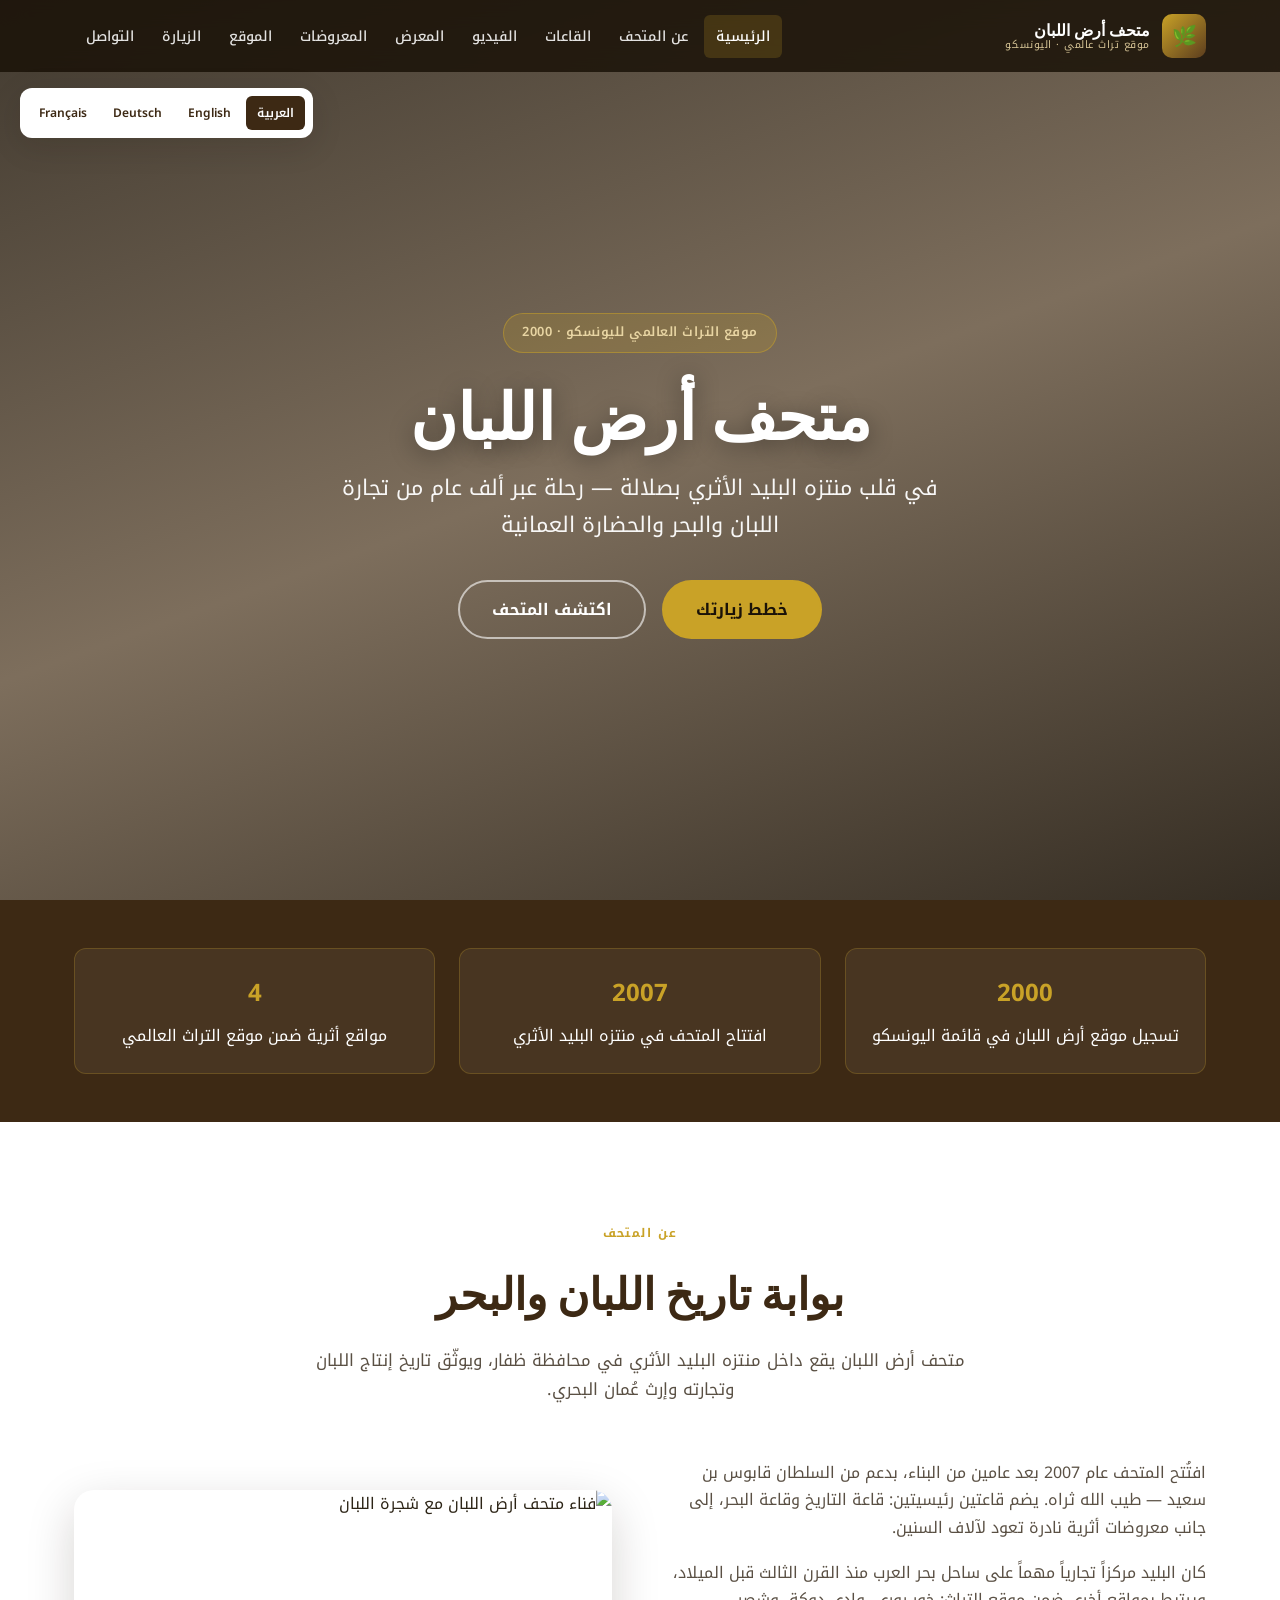
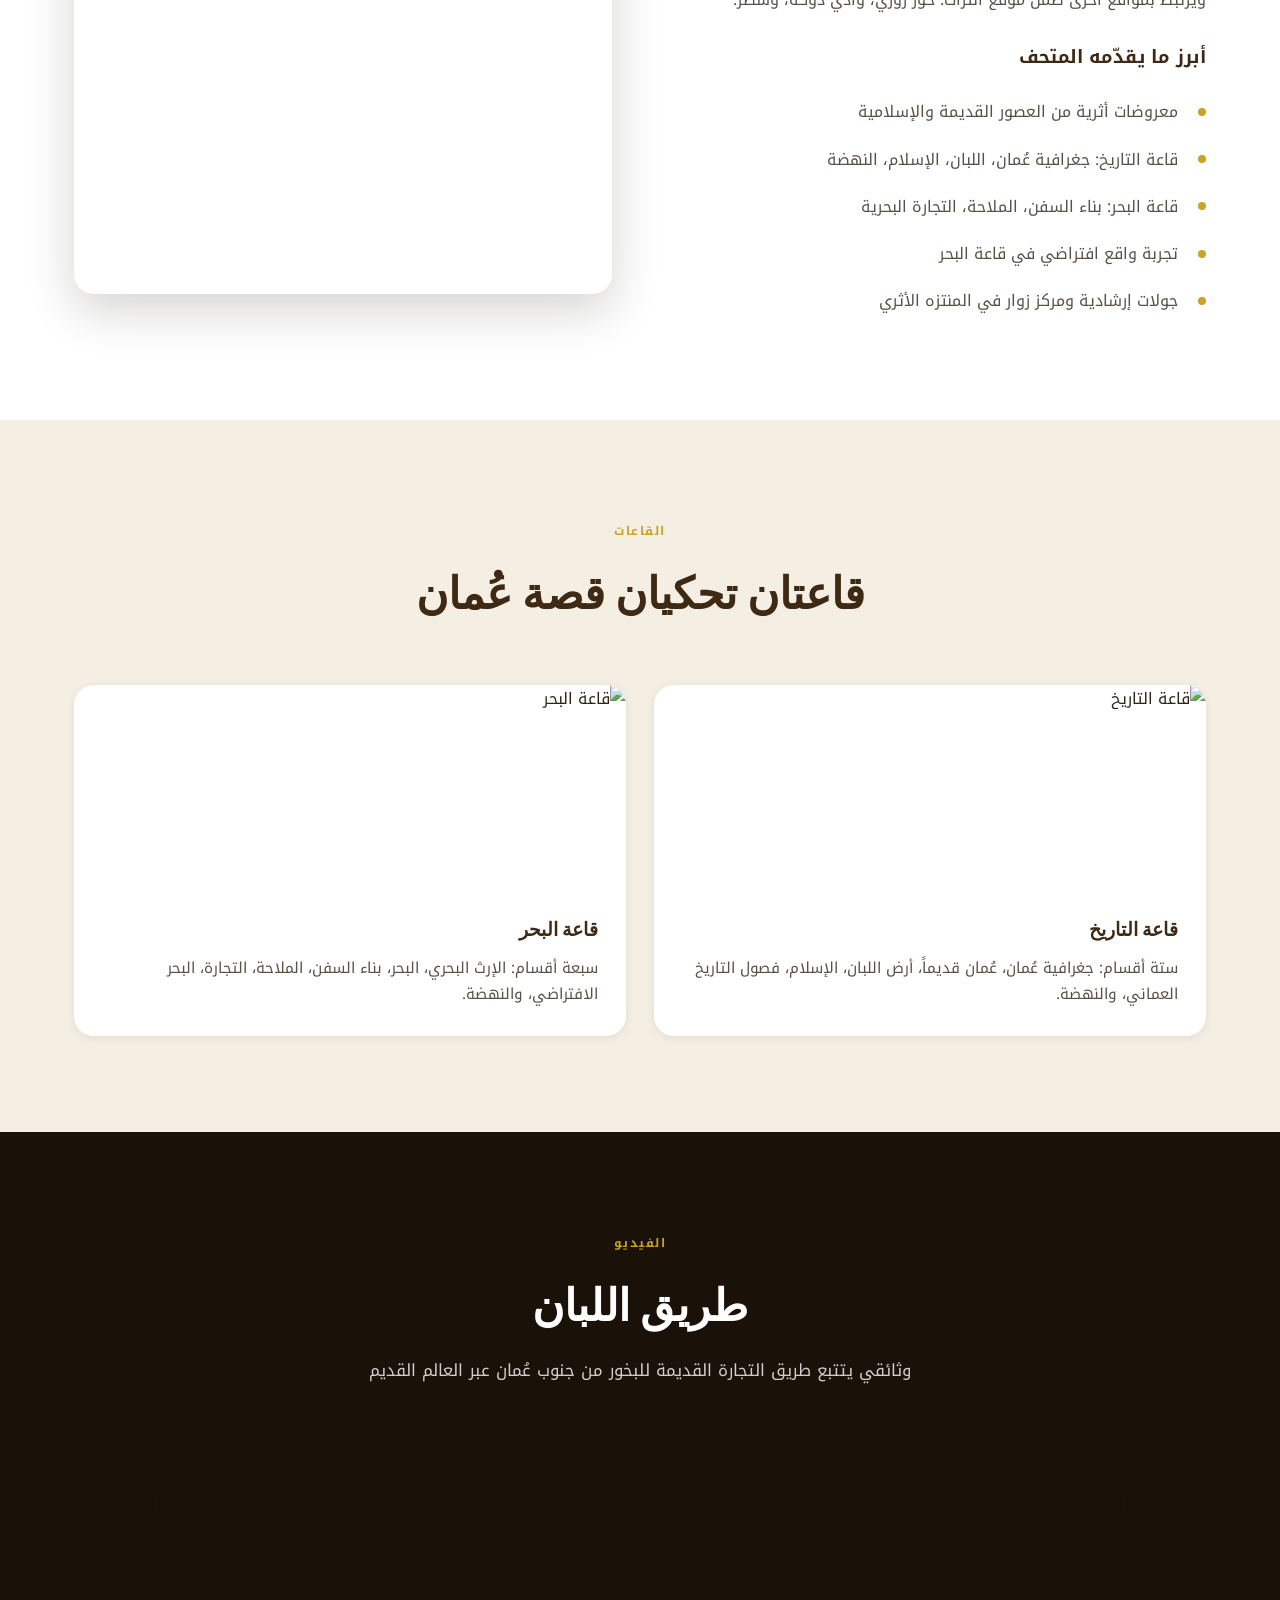
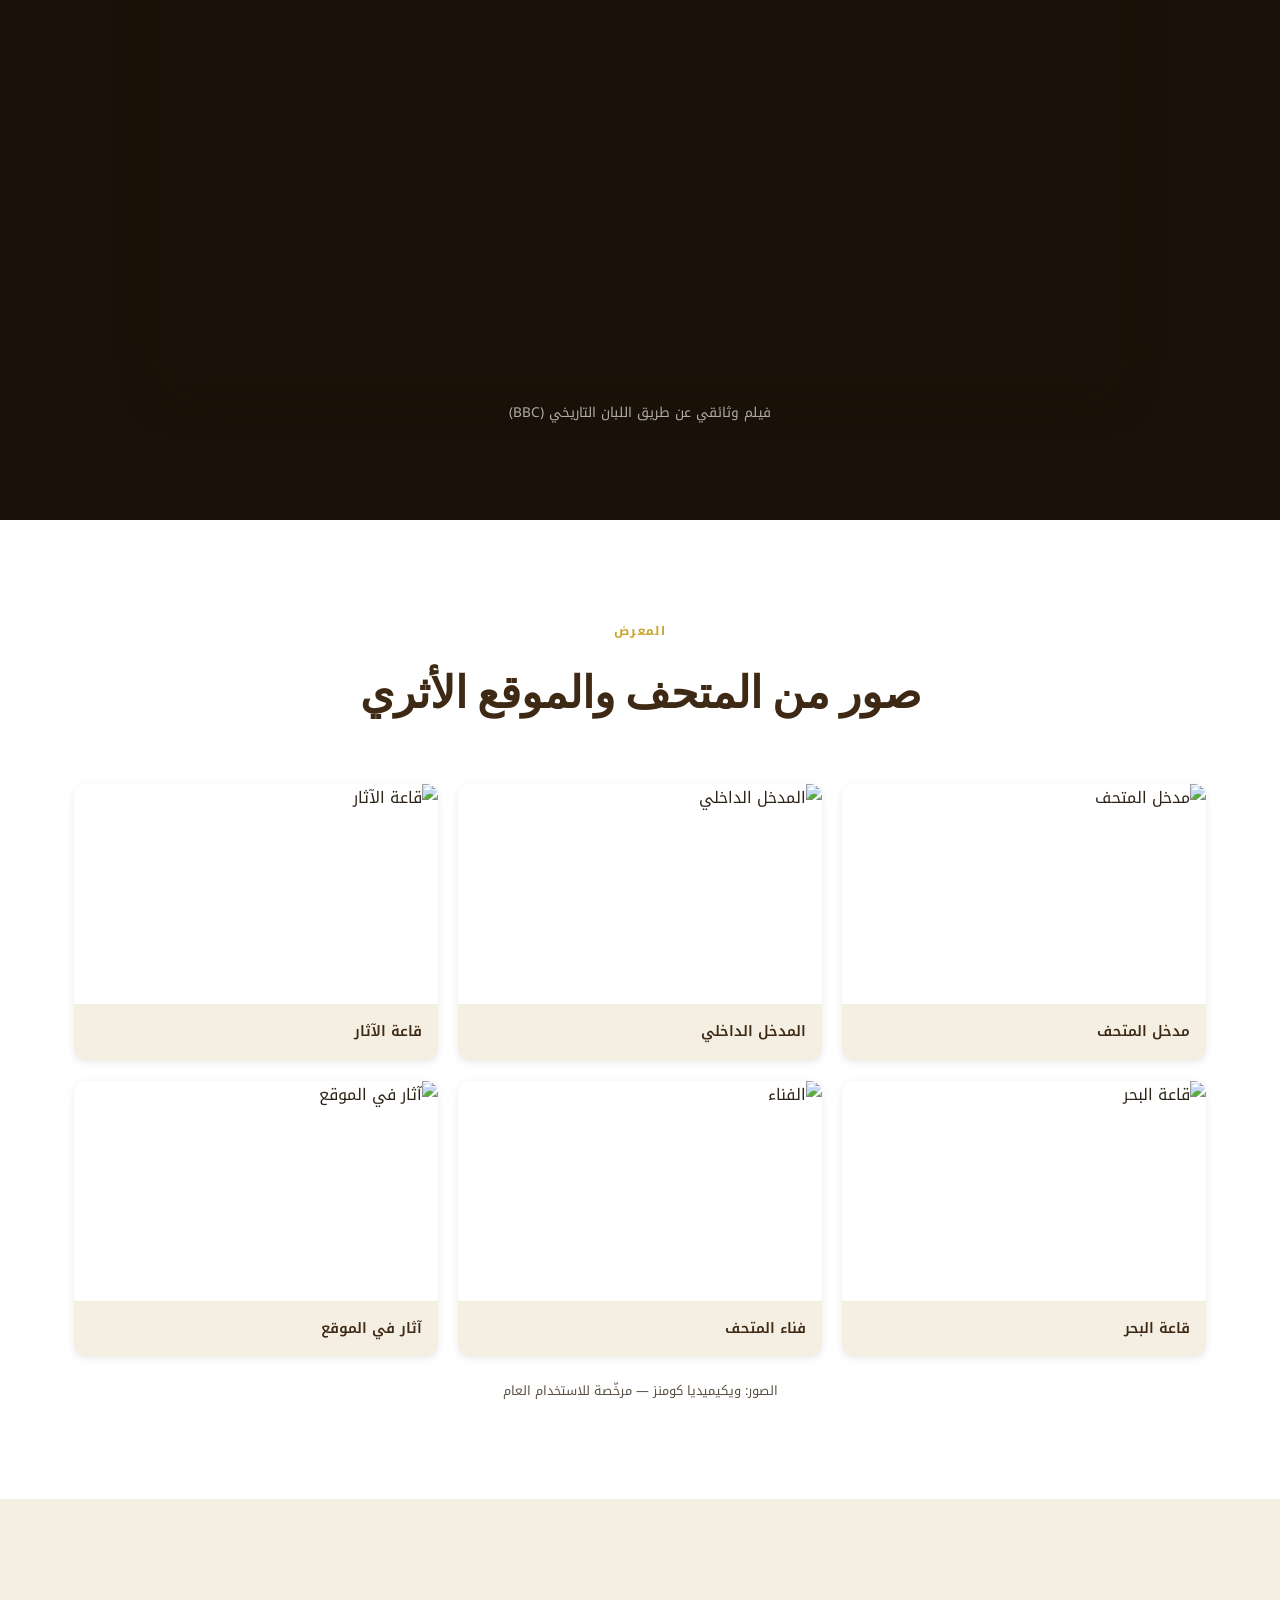
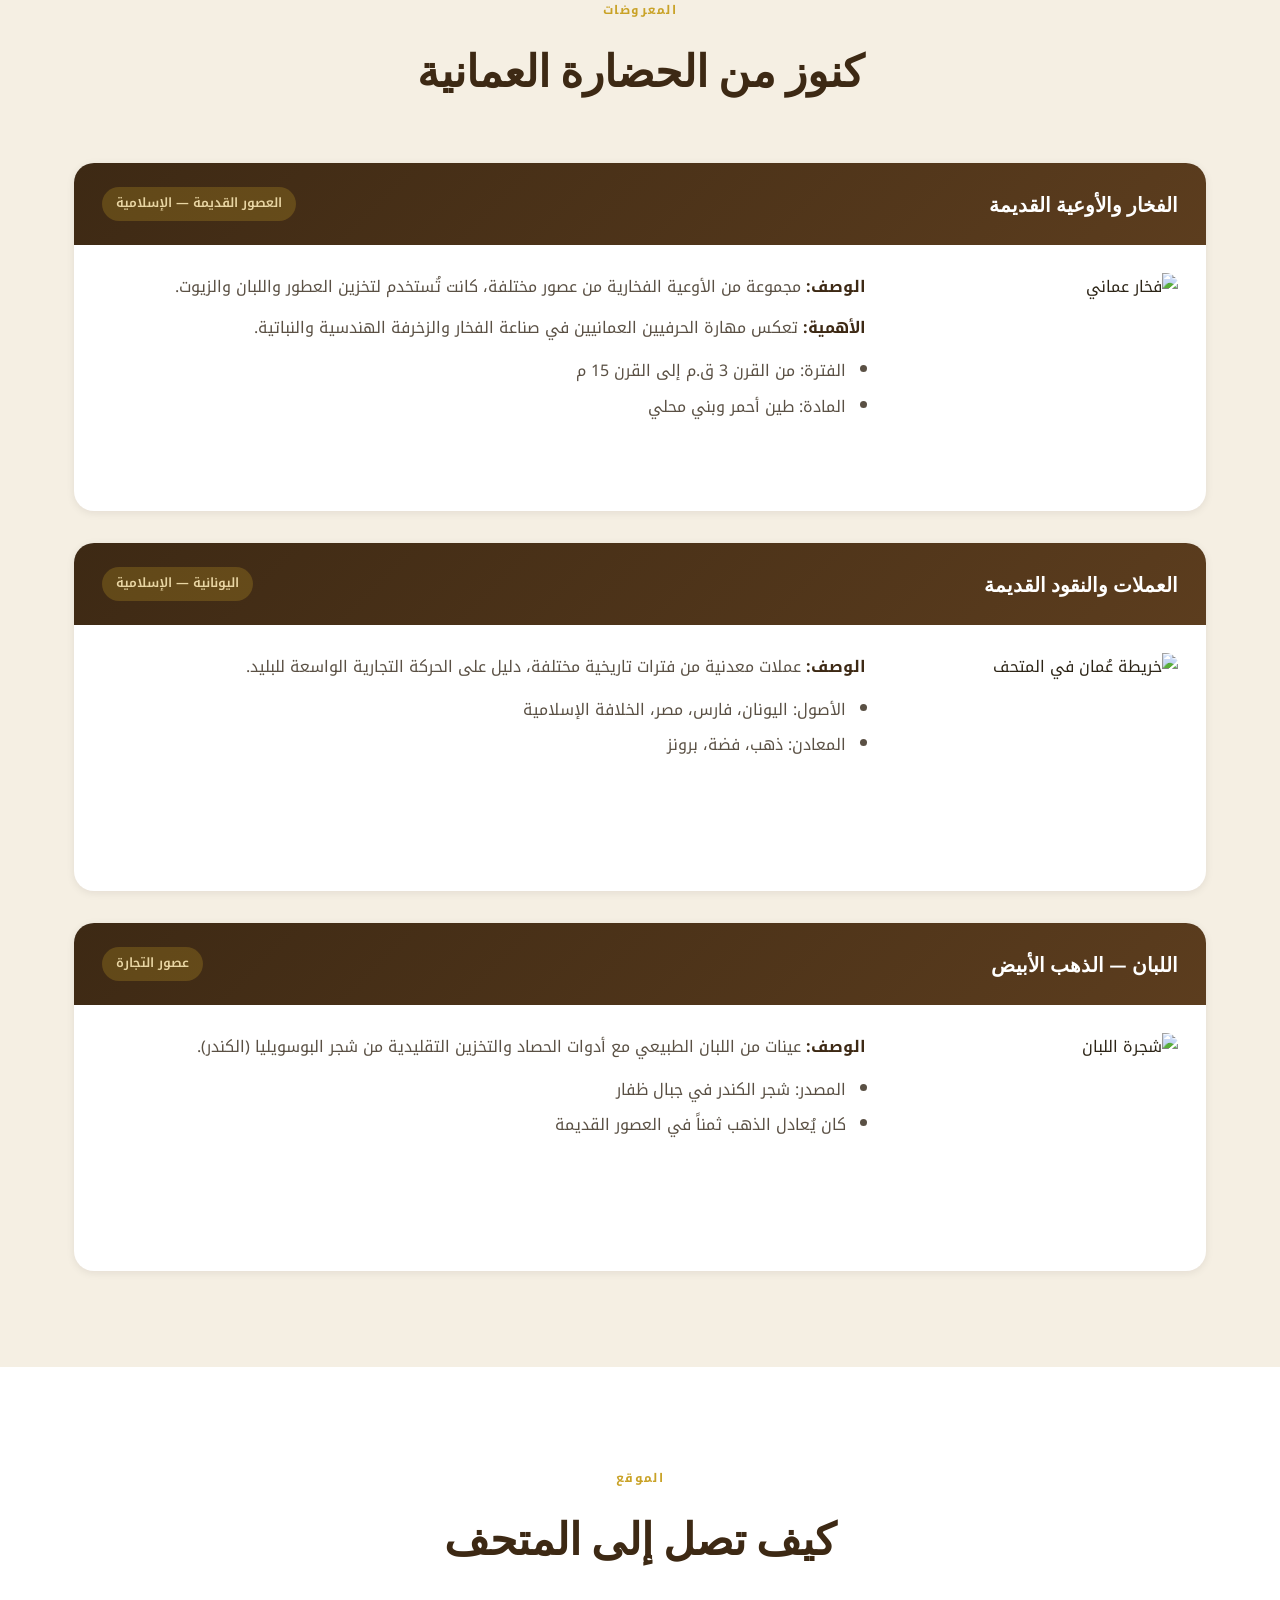
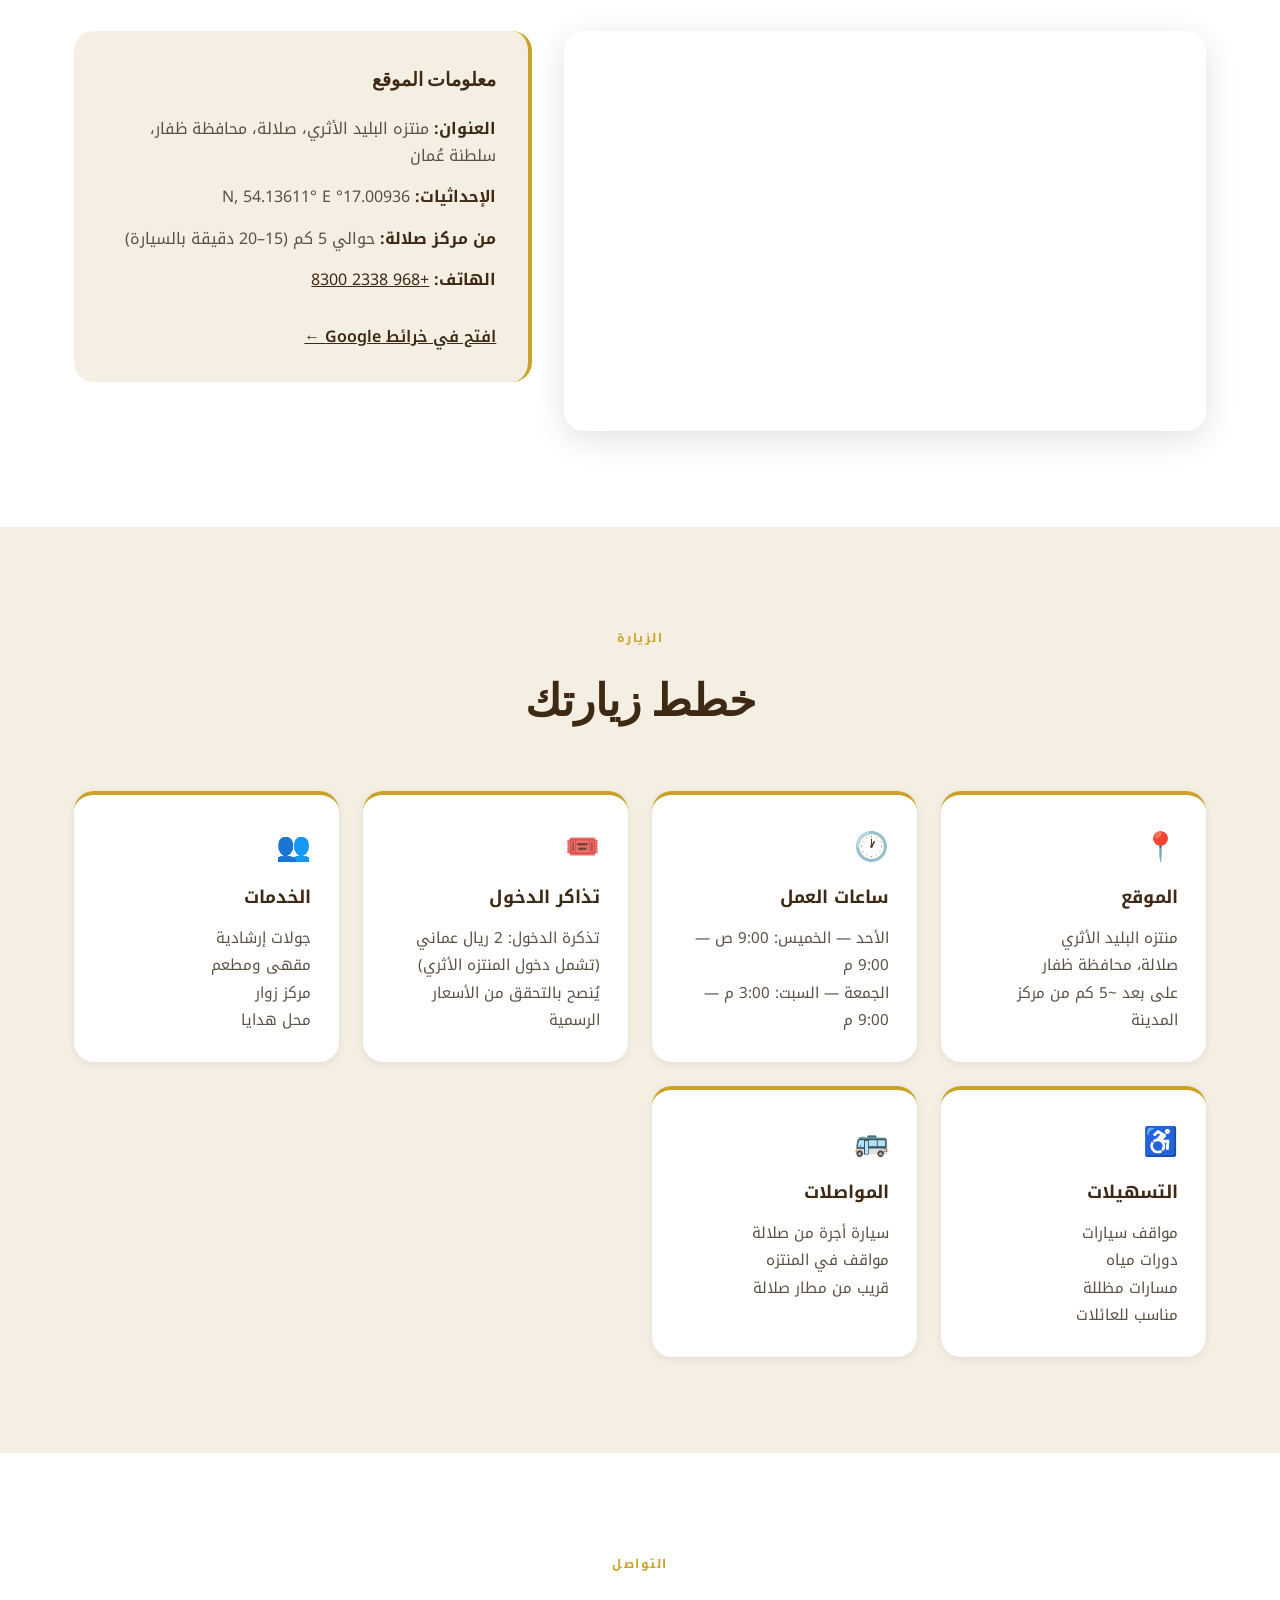
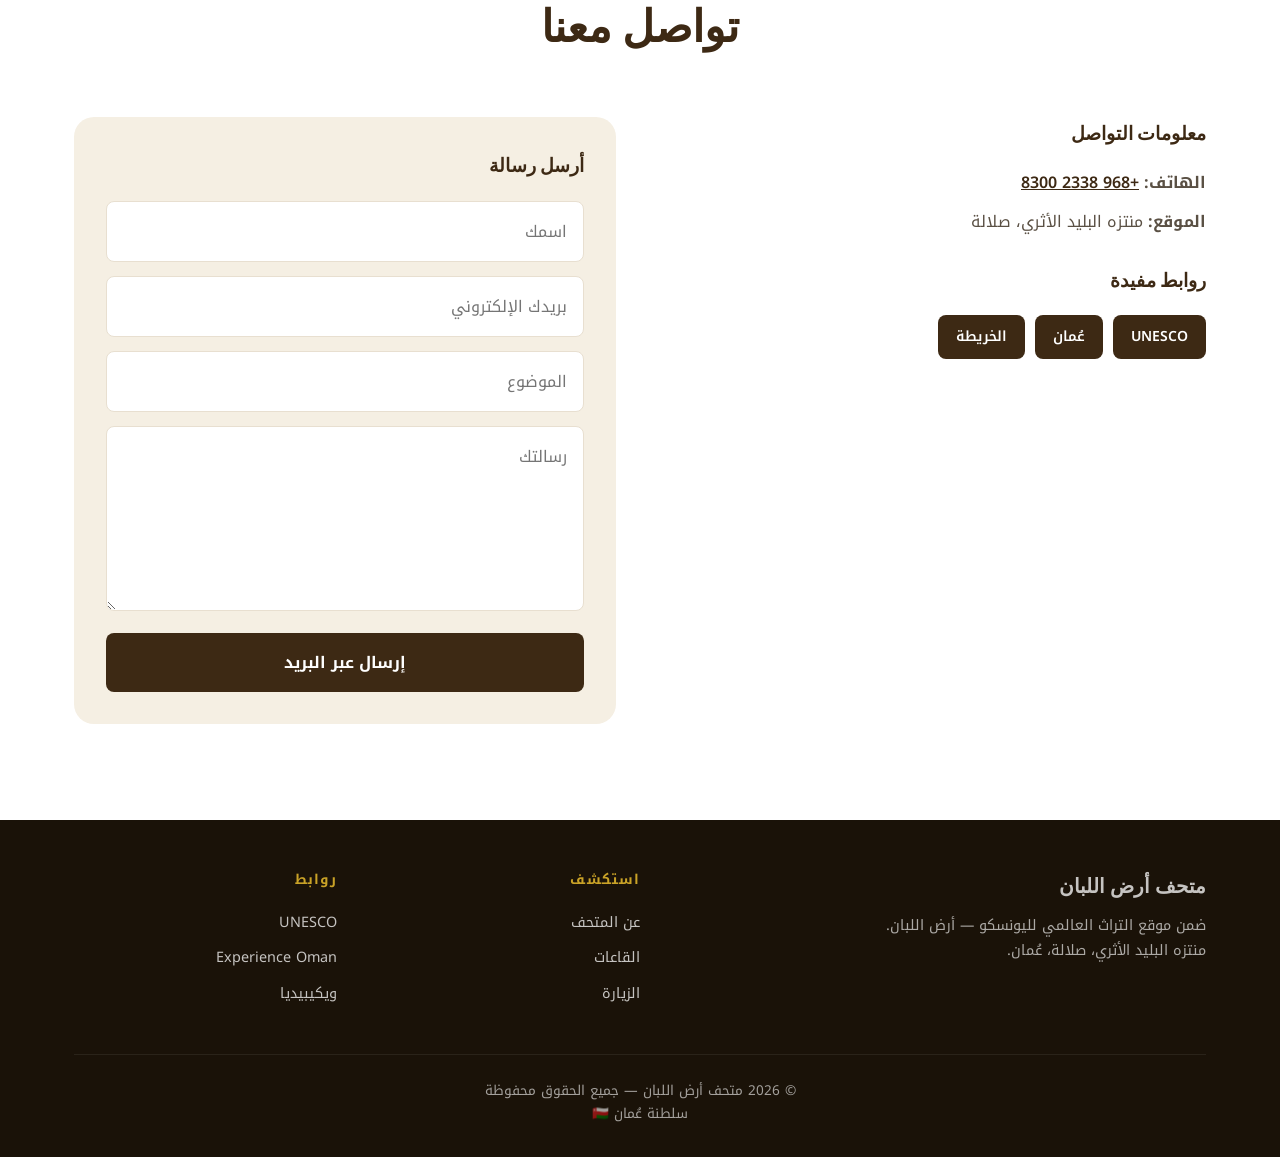
==== index.html @ 5b98f0df "Rebuild museum site with professional design, real content, and i18n support." ====
<!DOCTYPE html>
<html lang="ar" dir="rtl">
<head>
    <meta charset="UTF-8">
    <meta name="viewport" content="width=device-width, initial-scale=1.0">
    <meta name="description" content="متحف أرض اللبان في البليد بصلالة — متحف ضمن موقع التراث العالمي لليونسكو يوثّق تاريخ تجارة اللبان والحضارة العمانية.">
    <meta name="keywords" content="متحف أرض اللبان, Land of Frankincense, Salalah, Oman, UNESCO, Al Baleed">
    <meta name="author" content="Museum of the Land of Frankincense">
    <meta property="og:title" content="متحف أرض اللبان | Museum of the Land of Frankincense">
    <meta property="og:description" content="اكتشف تاريخ طريق اللبان والحضارة العمانية في موقع البليد الأثري بصلالة.">
    <meta property="og:type" content="website">
    <meta property="og:locale" content="ar_OM">
    <link rel="icon" href="favicon.svg" type="image/svg+xml">
    <link rel="preconnect" href="https://fonts.googleapis.com">
    <link rel="preconnect" href="https://fonts.gstatic.com" crossorigin>
    <link href="https://fonts.googleapis.com/css2?family=Noto+Kufi+Arabic:wght@400;600;700&family=Playfair+Display:wght@600;700&family=Source+Sans+3:wght@400;600;700&display=swap" rel="stylesheet">
    <title>متحف أرض اللبان | Museum of the Land of Frankincense</title>
    <link rel="stylesheet" href="style.css">
    <script type="application/ld+json">
    {
        "@context": "https://schema.org",
        "@type": "Museum",
        "name": "Museum of the Land of Frankincense",
        "alternateName": "متحف أرض اللبان",
        "description": "Museum documenting frankincense trade and Omani heritage at Al-Baleed Archaeological Park, a UNESCO World Heritage Site.",
        "address": {
            "@type": "PostalAddress",
            "addressLocality": "Salalah",
            "addressRegion": "Dhofar",
            "addressCountry": "OM"
        },
        "geo": {
            "@type": "GeoCoordinates",
            "latitude": 17.00936,
            "longitude": 54.13611
        },
        "telephone": "+968-2338-8300",
        "openingHoursSpecification": [
            {
                "@type": "OpeningHoursSpecification",
                "dayOfWeek": ["Sunday","Monday","Tuesday","Wednesday","Thursday"],
                "opens": "09:00",
                "closes": "21:00"
            },
            {
                "@type": "OpeningHoursSpecification",
                "dayOfWeek": ["Friday","Saturday"],
                "opens": "15:00",
                "closes": "21:00"
            }
        ]
    }
    </script>
</head>
<body class="lang-rtl">
    <a href="#main" class="skip-link" data-ar="تخطي إلى المحتوى" data-en="Skip to content" data-de="Zum Inhalt springen" data-fr="Aller au contenu">تخطي إلى المحتوى</a>

    <div class="language-toggle" role="group" aria-label="Language">
        <a href="#" class="lang-btn active" data-lang="ar" aria-current="true">العربية</a>
        <a href="#" class="lang-btn" data-lang="en">English</a>
        <a href="#" class="lang-btn" data-lang="de">Deutsch</a>
        <a href="#" class="lang-btn" data-lang="fr">Français</a>
    </div>

    <header class="navbar" role="banner">
        <div class="container">
            <a href="#home" class="logo">
                <span class="logo-mark" aria-hidden="true">🌿</span>
                <span class="logo-text">
                    <span class="logo-title" data-ar="متحف أرض اللبان" data-en="Land of Frankincense Museum" data-de="Weihrauchland-Museum" data-fr="Musée de la Terre de l'Encens">متحف أرض اللبان</span>
                    <span class="logo-sub" data-ar="موقع تراث عالمي · اليونسكو" data-en="UNESCO World Heritage" data-de="UNESCO-Welterbe" data-fr="Patrimoine mondial UNESCO">موقع تراث عالمي · اليونسكو</span>
                </span>
            </a>
            <button class="nav-toggle" type="button"
                aria-label="فتح القائمة" aria-expanded="false" aria-controls="main-nav"
                data-label-ar="فتح القائمة" data-label-en="Open menu" data-label-de="Menü öffnen" data-label-fr="Ouvrir le menu">
                <span></span><span></span><span></span>
            </button>
            <nav id="main-nav" aria-label="التنقل الرئيسي">
                <ul class="nav-links">
                    <li><a href="#home" data-ar="الرئيسية" data-en="Home" data-de="Start" data-fr="Accueil">الرئيسية</a></li>
                    <li><a href="#about" data-ar="عن المتحف" data-en="About" data-de="Über uns" data-fr="À propos">عن المتحف</a></li>
                    <li><a href="#halls" data-ar="القاعات" data-en="Halls" data-de="Säle" data-fr="Salles">القاعات</a></li>
                    <li><a href="#video" data-ar="الفيديو" data-en="Video" data-de="Video" data-fr="Vidéo">الفيديو</a></li>
                    <li><a href="#gallery" data-ar="المعرض" data-en="Gallery" data-de="Galerie" data-fr="Galerie">المعرض</a></li>
                    <li><a href="#exhibits" data-ar="المعروضات" data-en="Exhibits" data-de="Ausstellungen" data-fr="Expositions">المعروضات</a></li>
                    <li><a href="#map" data-ar="الموقع" data-en="Location" data-de="Standort" data-fr="Emplacement">الموقع</a></li>
                    <li><a href="#visiting" data-ar="الزيارة" data-en="Visit" data-de="Besuch" data-fr="Visite">الزيارة</a></li>
                    <li><a href="#contact" data-ar="التواصل" data-en="Contact" data-de="Kontakt" data-fr="Contact">التواصل</a></li>
                </ul>
            </nav>
        </div>
        <div class="nav-overlay" aria-hidden="true"></div>
    </header>

    <main id="main">
        <section id="home" class="hero" aria-label="الصفحة الرئيسية">
            <div class="hero-content">
                <span class="hero-badge" data-ar="موقع التراث العالمي لليونسكو · 2000" data-en="UNESCO World Heritage Site · 2000" data-de="UNESCO-Welterbe · 2000" data-fr="Site du patrimoine mondial · 2000">موقع التراث العالمي لليونسكو · 2000</span>
                <h1 data-ar="متحف أرض اللبان" data-en="Museum of the Land of Frankincense" data-de="Museum des Weihrauchlandes" data-fr="Musée de la Terre de l'Encens">متحف أرض اللبان</h1>
                <p class="hero-lead" data-ar="في قلب منتزه البليد الأثري بصلالة — رحلة عبر ألف عام من تجارة اللبان والبحر والحضارة العمانية" data-en="At the heart of Al-Baleed Archaeological Park in Salalah — a journey through a millennium of frankincense trade, maritime heritage, and Omani civilization" data-de="Im Herzen des archäologischen Parks Al-Baleed in Salalah — eine Reise durch ein Jahrtausend Weihrauchhandel und omanisches Erbe" data-fr="Au cœur du parc archéologique d'Al-Baleed à Salalah — un voyage à travers un millénaire de commerce de l'encens et de civilisation omanaise">في قلب منتزه البليد الأثري بصلالة — رحلة عبر ألف عام من تجارة اللبان والبحر والحضارة العمانية</p>
                <div class="hero-actions">
                    <a href="#visiting" class="cta-btn cta-btn--primary" data-ar="خطط زيارتك" data-en="Plan Your Visit" data-de="Besuch planen" data-fr="Planifier votre visite">خطط زيارتك</a>
                    <a href="#about" class="cta-btn cta-btn--outline" data-ar="اكتشف المتحف" data-en="Explore the Museum" data-de="Museum entdecken" data-fr="Découvrir le musée">اكتشف المتحف</a>
                </div>
            </div>
        </section>

        <section class="unesco-strip" aria-label="معلومات اليونسكو">
            <div class="container unesco-grid">
                <div class="unesco-card reveal">
                    <strong>2000</strong>
                    <span data-ar="تسجيل موقع أرض اللبان في قائمة اليونسكو" data-en="Land of Frankincense inscribed on UNESCO list" data-de="Weihrauchland in die UNESCO-Liste eingetragen" data-fr="Terre de l'encens inscrite à l'UNESCO">تسجيل موقع أرض اللبان في قائمة اليونسكو</span>
                </div>
                <div class="unesco-card reveal">
                    <strong>2007</strong>
                    <span data-ar="افتتاح المتحف في منتزه البليد الأثري" data-en="Museum inaugurated at Al-Baleed Park" data-de="Museum im Park Al-Baleed eröffnet" data-fr="Ouverture du musée au parc d'Al-Baleed">افتتاح المتحف في منتزه البليد الأثري</span>
                </div>
                <div class="unesco-card reveal">
                    <strong>4</strong>
                    <span data-ar="مواقع أثرية ضمن موقع التراث العالمي" data-en="Archaeological sites in the heritage property" data-de="Archäologische Stätten im Welterbe" data-fr="Sites archéologiques du bien patrimonial">مواقع أثرية ضمن موقع التراث العالمي</span>
                </div>
            </div>
        </section>

        <section id="about" class="about">
            <div class="container">
                <header class="section-header reveal">
                    <span class="section-tag" data-ar="عن المتحف" data-en="About" data-de="Über uns" data-fr="À propos">عن المتحف</span>
                    <h2 data-ar="بوابة تاريخ اللبان والبحر" data-en="Gateway to Frankincense and Maritime History" data-de="Tor zur Weihrauch- und Seefahrtsgeschichte" data-fr="Porte vers l'histoire de l'encens et de la mer">بوابة تاريخ اللبان والبحر</h2>
                    <p data-ar="متحف أرض اللبان يقع داخل منتزه البليد الأثري في محافظة ظفار، ويوثّق تاريخ إنتاج اللبان وتجارته وإرث عُمان البحري." data-en="The Museum of the Land of Frankincense is located within Al-Baleed Archaeological Park in Dhofar, documenting frankincense production, trade, and Oman's maritime heritage." data-de="Das Museum befindet sich im archäologischen Park Al-Baleed in Dhofar und dokumentiert Weihrauchproduktion, Handel und Omans maritimes Erbe." data-fr="Le musée est situé dans le parc archéologique d'Al-Baleed à Dhofar et documente la production et le commerce de l'encens et le patrimoine maritime d'Oman.">متحف أرض اللبان يقع داخل منتزه البليد الأثري في محافظة ظفار، ويوثّق تاريخ إنتاج اللبان وتجارته وإرث عُمان البحري.</p>
                </header>
                <div class="about-content">
                    <div class="about-text reveal">
                        <p data-ar="افتُتح المتحف عام 2007 بعد عامين من البناء، بدعم من السلطان قابوس بن سعيد — طيب الله ثراه. يضم قاعتين رئيسيتين: قاعة التاريخ وقاعة البحر، إلى جانب معروضات أثرية نادرة تعود لآلاف السنين." data-en="The museum opened in 2007 after two years of construction, supported by Sultan Qaboos. It features two main halls — History and Maritime — plus rare archaeological artifacts spanning millennia." data-de="Das Museum wurde 2007 nach zwei Jahren Bau eröffnet. Es umfasst zwei Hauptsäle — Geschichte und Maritime — sowie seltene archäologische Artefakte." data-fr="Le musée a ouvert en 2007 après deux ans de construction. Il comprend deux salles principales — Histoire et Maritime — et des artefacts archéologiques rares.">افتُتح المتحف عام 2007 بعد عامين من البناء، بدعم من السلطان قابوس بن سعيد — طيب الله ثراه. يضم قاعتين رئيسيتين: قاعة التاريخ وقاعة البحر، إلى جانب معروضات أثرية نادرة تعود لآلاف السنين.</p>
                        <p data-ar="كان البليد مركزاً تجارياً مهماً على ساحل بحر العرب منذ القرن الثالث قبل الميلاد، ويرتبط بمواقع أخرى ضمن موقع التراث: خور روري، وادي دوكة، وشصر." data-en="Al-Baleed was a major trading center on the Arabian Sea coast since the 3rd century BCE, linked to Khor Rori, Wadi Dawka, and Shisr within the UNESCO property." data-de="Al-Baleed war seit dem 3. Jahrhundert v. Chr. ein wichtiges Handelszentrum, verbunden mit Khor Rori, Wadi Dawka und Shisr." data-fr="Al-Baleed était un centre commercial majeur depuis le IIIe siècle av. J.-C., lié à Khor Rori, Wadi Dawka et Shisr.">كان البليد مركزاً تجارياً مهماً على ساحل بحر العرب منذ القرن الثالث قبل الميلاد، ويرتبط بمواقع أخرى ضمن موقع التراث: خور روري، وادي دوكة، وشصر.</p>
                        <h3 data-ar="أبرز ما يقدّمه المتحف" data-en="Highlights" data-de="Höhepunkte" data-fr="Points forts">أبرز ما يقدّمه المتحف</h3>
                        <ul class="features">
                            <li data-ar="معروضات أثرية من العصور القديمة والإسلامية" data-en="Artifacts from ancient and Islamic periods" data-de="Artefakte aus antiken und islamischen Perioden" data-fr="Artefacts des périodes anciennes et islamiques">معروضات أثرية من العصور القديمة والإسلامية</li>
                            <li data-ar="قاعة التاريخ: جغرافية عُمان، اللبان، الإسلام، النهضة" data-en="History Hall: Oman's geography, frankincense, Islam, Renaissance" data-de="Geschichtssaal: Geographie Omans, Weihrauch, Islam, Renaissance" data-fr="Salle d'histoire: géographie, encens, islam, renaissance">قاعة التاريخ: جغرافية عُمان، اللبان، الإسلام، النهضة</li>
                            <li data-ar="قاعة البحر: بناء السفن، الملاحة، التجارة البحرية" data-en="Maritime Hall: shipbuilding, navigation, sea trade" data-de="Maritimsaal: Schiffbau, Navigation, Seehandel" data-fr="Salle maritime: construction navale, navigation, commerce">قاعة البحر: بناء السفن، الملاحة، التجارة البحرية</li>
                            <li data-ar="تجربة واقع افتراضي في قاعة البحر" data-en="Virtual reality experience in the Maritime Hall" data-de="Virtual-Reality-Erlebnis im Maritimsaal" data-fr="Expérience de réalité virtuelle dans la salle maritime">تجربة واقع افتراضي في قاعة البحر</li>
                            <li data-ar="جولات إرشادية ومركز زوار في المنتزه الأثري" data-en="Guided tours and visitor center in the archaeological park" data-de="Führungen und Besucherzentrum im archäologischen Park" data-fr="Visites guidées et centre des visiteurs dans le parc">جولات إرشادية ومركز زوار في المنتزه الأثري</li>
                        </ul>
                    </div>
                    <div class="about-image reveal">
                        <img src="https://commons.wikimedia.org/wiki/Special:FilePath/Salalah,_museo_della_terra_degli_incensi,_cortile_02_albero_di_incenso_al_centro.jpg?width=800"
                            alt="فناء متحف أرض اللبان مع شجرة اللبان"
                            width="800" height="600" loading="lazy"
                            data-lightbox
                            data-full="https://commons.wikimedia.org/wiki/Special:FilePath/Salalah,_museo_della_terra_degli_incensi,_cortile_02_albero_di_incenso_al_centro.jpg?width=1600">
                    </div>
                </div>
            </div>
        </section>

        <section id="halls" class="halls">
            <div class="container">
                <header class="section-header reveal">
                    <span class="section-tag" data-ar="القاعات" data-en="Halls" data-de="Säle" data-fr="Salles">القاعات</span>
                    <h2 data-ar="قاعتان تحكيان قصة عُمان" data-en="Two Halls Tell Oman's Story" data-de="Zwei Säle erzählen Omans Geschichte" data-fr="Deux salles racontent l'histoire d'Oman">قاعتان تحكيان قصة عُمان</h2>
                </header>
                <div class="halls-grid">
                    <article class="hall-card reveal">
                        <img src="https://commons.wikimedia.org/wiki/Special:FilePath/Salalah,_museo_della_terra_degli_incensi,_interno,_sezione_archeologica_01.jpg?width=600" alt="قاعة التاريخ" width="600" height="400" loading="lazy">
                        <div class="hall-card-body">
                            <h3 data-ar="قاعة التاريخ" data-en="History Hall" data-de="Geschichtssaal" data-fr="Salle d'histoire">قاعة التاريخ</h3>
                            <p data-ar="ستة أقسام: جغرافية عُمان، عُمان قديماً، أرض اللبان، الإسلام، فصول التاريخ العماني، والنهضة." data-en="Six sections: Oman's geography, ancient Oman, Land of Frankincense, Islam, Omani history, and the Renaissance." data-de="Sechs Abschnitte: Geographie, antikes Oman, Weihrauchland, Islam, Geschichte und Renaissance." data-fr="Six sections: géographie, Oman antique, terre de l'encens, islam, histoire et renaissance.">ستة أقسام: جغرافية عُمان، عُمان قديماً، أرض اللبان، الإسلام، فصول التاريخ العماني، والنهضة.</p>
                        </div>
                    </article>
                    <article class="hall-card reveal">
                        <img src="https://commons.wikimedia.org/wiki/Special:FilePath/Salalah,_museo_della_terra_degli_incensi,_interno,_sezione_navale_01.jpg?width=600" alt="قاعة البحر" width="600" height="400" loading="lazy">
                        <div class="hall-card-body">
                            <h3 data-ar="قاعة البحر" data-en="Maritime Hall" data-de="Maritimsaal" data-fr="Salle maritime">قاعة البحر</h3>
                            <p data-ar="سبعة أقسام: الإرث البحري، البحر، بناء السفن، الملاحة، التجارة، البحر الافتراضي، والنهضة." data-en="Seven sections: maritime heritage, the sea, shipbuilding, seafaring, trade, virtual sea, and Renaissance." data-de="Sieben Abschnitte: maritimes Erbe, Meer, Schiffbau, Seefahrt, Handel, virtuelles Meer und Renaissance." data-fr="Sept sections: patrimoine maritime, mer, construction navale, navigation, commerce, mer virtuelle et renaissance.">سبعة أقسام: الإرث البحري، البحر، بناء السفن، الملاحة، التجارة، البحر الافتراضي، والنهضة.</p>
                        </div>
                    </article>
                </div>
            </div>
        </section>

        <section id="video" class="video-section">
            <div class="container">
                <header class="section-header reveal">
                    <span class="section-tag" data-ar="الفيديو" data-en="Video" data-de="Video" data-fr="Vidéo">الفيديو</span>
                    <h2 data-ar="طريق اللبان" data-en="The Frankincense Trail" data-de="Die Weihrauchstraße" data-fr="La route de l'encens">طريق اللبان</h2>
                    <p data-ar="وثائقي يتتبع طريق التجارة القديمة للبخور من جنوب عُمان عبر العالم القديم" data-en="A documentary following the ancient incense trade route from southern Oman across the ancient world" data-de="Eine Dokumentation über die antike Weihrauchhandelsroute vom Süden Omans" data-fr="Un documentaire sur l'ancienne route commerciale de l'encens depuis le sud d'Oman">وثائقي يتتبع طريق التجارة القديمة للبخور من جنوب عُمان عبر العالم القديم</p>
                </header>
                <div class="video-container reveal">
                    <iframe src="https://www.youtube.com/embed/Zy-JTXwpgGQ"
                        title="The Frankincense Trail — Oman"
                        allow="accelerometer; autoplay; clipboard-write; encrypted-media; gyroscope; picture-in-picture; web-share"
                        allowfullscreen loading="lazy"
                        referrerpolicy="strict-origin-when-cross-origin"></iframe>
                </div>
                <p class="video-note" data-ar="فيلم وثائقي عن طريق اللبان التاريخي (BBC)" data-en="Documentary on the historic Frankincense Trail (BBC)" data-de="Dokumentation über die historische Weihrauchstraße (BBC)" data-fr="Documentaire sur la route historique de l'encens (BBC)">فيلم وثائقي عن طريق اللبان التاريخي (BBC)</p>
            </div>
        </section>

        <section id="gallery" class="gallery">
            <div class="container">
                <header class="section-header reveal">
                    <span class="section-tag" data-ar="المعرض" data-en="Gallery" data-de="Galerie" data-fr="Galerie">المعرض</span>
                    <h2 data-ar="صور من المتحف والموقع الأثري" data-en="Images from the Museum and Archaeological Park" data-de="Bilder aus Museum und archäologischem Park" data-fr="Images du musée et du parc archéologique">صور من المتحف والموقع الأثري</h2>
                </header>
                <div class="gallery-grid">
                    <figure class="gallery-item">
                        <img src="https://commons.wikimedia.org/wiki/Special:FilePath/Salalah,_museo_della_terra_degli_incensi,_entrata.jpg?width=500" alt="مدخل المتحف" width="500" height="333" loading="lazy" data-lightbox data-full="https://commons.wikimedia.org/wiki/Special:FilePath/Salalah,_museo_della_terra_degli_incensi,_entrata.jpg?width=1400">
                        <figcaption data-ar="مدخل المتحف" data-en="Museum entrance" data-de="Museumseingang" data-fr="Entrée du musée">مدخل المتحف</figcaption>
                    </figure>
                    <figure class="gallery-item">
                        <img src="https://commons.wikimedia.org/wiki/Special:FilePath/Salalah,_museo_della_terra_degli_incensi,_ingresso.jpg?width=500" alt="المدخل الداخلي" width="500" height="333" loading="lazy" data-lightbox data-full="https://commons.wikimedia.org/wiki/Special:FilePath/Salalah,_museo_della_terra_degli_incensi,_ingresso.jpg?width=1200">
                        <figcaption data-ar="المدخل الداخلي" data-en="Interior entrance" data-de="Innereingang" data-fr="Entrée intérieure">المدخل الداخلي</figcaption>
                    </figure>
                    <figure class="gallery-item">
                        <img src="https://commons.wikimedia.org/wiki/Special:FilePath/Salalah,_museo_della_terra_degli_incensi,_interno,_sezione_archeologica_02.jpg?width=500" alt="قاعة الآثار" width="500" height="333" loading="lazy" data-lightbox>
                        <figcaption data-ar="قاعة الآثار" data-en="Archaeological section" data-de="Archäologischer Bereich" data-fr="Section archéologique">قاعة الآثار</figcaption>
                    </figure>
                    <figure class="gallery-item">
                        <img src="https://commons.wikimedia.org/wiki/Special:FilePath/Salalah,_museo_della_terra_degli_incensi,_interno,_sezione_navale_02.jpg?width=500" alt="قاعة البحر" width="500" height="333" loading="lazy" data-lightbox>
                        <figcaption data-ar="قاعة البحر" data-en="Maritime section" data-de="Maritimer Bereich" data-fr="Section maritime">قاعة البحر</figcaption>
                    </figure>
                    <figure class="gallery-item">
                        <img src="https://commons.wikimedia.org/wiki/Special:FilePath/Salalah,_museo_della_terra_degli_incensi,_cortile_01.jpg?width=500" alt="الفناء" width="500" height="333" loading="lazy" data-lightbox>
                        <figcaption data-ar="فناء المتحف" data-en="Museum courtyard" data-de="Museumshof" data-fr="Cour du musée">فناء المتحف</figcaption>
                    </figure>
                    <figure class="gallery-item">
                        <img src="https://commons.wikimedia.org/wiki/Special:FilePath/Salalah,_museo_della_terra_degli_incensi,_stele_atterrata.jpg?width=500" alt="آثار في الموقع" width="500" height="333" loading="lazy" data-lightbox>
                        <figcaption data-ar="آثار في الموقع" data-en="Site artifacts" data-de="Fundstücke vor Ort" data-fr="Artefacts sur le site">آثار في الموقع</figcaption>
                    </figure>
                </div>
                <p class="gallery-credit" data-ar="الصور: ويكيميديا كومنز — مرخّصة للاستخدام العام" data-en="Images: Wikimedia Commons — freely licensed" data-de="Bilder: Wikimedia Commons — frei lizenziert" data-fr="Images: Wikimedia Commons — licence libre">الصور: ويكيميديا كومنز — مرخّصة للاستخدام العام</p>
            </div>
        </section>

        <section id="exhibits" class="exhibits">
            <div class="container">
                <header class="section-header reveal">
                    <span class="section-tag" data-ar="المعروضات" data-en="Exhibits" data-de="Ausstellungen" data-fr="Expositions">المعروضات</span>
                    <h2 data-ar="كنوز من الحضارة العمانية" data-en="Treasures of Omani Civilization" data-de="Schätze der omanischen Zivilisation" data-fr="Trésors de la civilisation omanaise">كنوز من الحضارة العمانية</h2>
                </header>
                <div class="exhibits-detailed">
                    <article class="exhibit-detailed-card">
                        <div class="exhibit-detail-header">
                            <h3 data-ar="الفخار والأوعية القديمة" data-en="Ancient Pottery and Vessels" data-de="Antike Keramik und Gefäße" data-fr="Poterie et récipients anciens">الفخار والأوعية القديمة</h3>
                            <span class="period" data-ar="العصور القديمة — الإسلامية" data-en="Ancient — Islamic" data-de="Antike — Islamisch" data-fr="Antique — Islamique">العصور القديمة — الإسلامية</span>
                        </div>
                        <div class="exhibit-detail-content">
                            <div class="exhibit-detail-image">
                                <img src="https://commons.wikimedia.org/wiki/Special:FilePath/Salalah,_museo_della_terra_degli_incensi,_interno,_sezione_archeologica_01.jpg?width=400" alt="فخار عماني" width="400" height="300" loading="lazy">
                            </div>
                            <div class="exhibit-detail-text">
                                <p><strong data-ar="الوصف:" data-en="Description:" data-de="Beschreibung:" data-fr="Description:">الوصف:</strong> <span data-ar="مجموعة من الأوعية الفخارية من عصور مختلفة، كانت تُستخدم لتخزين العطور واللبان والزيوت." data-en="Pottery vessels from various periods, used to store perfumes, frankincense, and oils." data-de="Keramikgefäße aus verschiedenen Epochen zur Lagerung von Düften, Weihrauch und Ölen." data-fr="Récipients en poterie utilisés pour stocker parfums, encens et huiles.">مجموعة من الأوعية الفخارية من عصور مختلفة، كانت تُستخدم لتخزين العطور واللبان والزيوت.</span></p>
                                <p><strong data-ar="الأهمية:" data-en="Significance:" data-de="Bedeutung:" data-fr="Importance:">الأهمية:</strong> <span data-ar="تعكس مهارة الحرفيين العمانيين في صناعة الفخار والزخرفة الهندسية والنباتية." data-en="Reflects Omani craftsmen's skill in pottery and geometric and floral decoration." data-de="Spiegelt die Fähigkeiten omanischer Handwerker in Keramik und Verzierung wider." data-fr="Reflete l'habileté des artisans omaniens en poterie et décoration.">تعكس مهارة الحرفيين العمانيين في صناعة الفخار والزخرفة الهندسية والنباتية.</span></p>
                                <ul class="exhibit-details">
                                    <li data-ar="الفترة: من القرن 3 ق.م إلى القرن 15 م" data-en="Period: 3rd century BCE — 15th century CE" data-de="Zeitraum: 3. Jh. v. Chr. — 15. Jh. n. Chr." data-fr="Période: IIIe s. av. J.-C. — XVe s.">الفترة: من القرن 3 ق.م إلى القرن 15 م</li>
                                    <li data-ar="المادة: طين أحمر وبني محلي" data-en="Material: local red and brown clay" data-de="Material: lokaler roter und brauner Ton" data-fr="Matériau: argile rouge et brune locale">المادة: طين أحمر وبني محلي</li>
                                </ul>
                            </div>
                        </div>
                    </article>

                    <article class="exhibit-detailed-card">
                        <div class="exhibit-detail-header">
                            <h3 data-ar="العملات والنقود القديمة" data-en="Ancient Coins" data-de="Antike Münzen" data-fr="Monnaies anciennes">العملات والنقود القديمة</h3>
                            <span class="period" data-ar="اليونانية — الإسلامية" data-en="Greek — Islamic" data-de="Griechisch — Islamisch" data-fr="Grecque — Islamique">اليونانية — الإسلامية</span>
                        </div>
                        <div class="exhibit-detail-content">
                            <div class="exhibit-detail-image">
                                <img src="https://commons.wikimedia.org/wiki/Special:FilePath/Salalah,_museo_della_terra_degli_incensi,_interno,_mappa_orografica_dell%27oman.jpg?width=400" alt="خريطة عُمان في المتحف" width="400" height="300" loading="lazy">
                            </div>
                            <div class="exhibit-detail-text">
                                <p><strong data-ar="الوصف:" data-en="Description:" data-de="Beschreibung:" data-fr="Description:">الوصف:</strong> <span data-ar="عملات معدنية من فترات تاريخية مختلفة، دليل على الحركة التجارية الواسعة للبليد." data-en="Metal coins from different periods, evidence of Al-Baleed's extensive trade networks." data-de="Münzen aus verschiedenen Perioden als Beweis für weitreichende Handelsnetze." data-fr="Pièces de monnaie témoignant des vastes réseaux commerciaux d'Al-Baleed.">عملات معدنية من فترات تاريخية مختلفة، دليل على الحركة التجارية الواسعة للبليد.</span></p>
                                <ul class="exhibit-details">
                                    <li data-ar="الأصول: اليونان، فارس، مصر، الخلافة الإسلامية" data-en="Origins: Greece, Persia, Egypt, Islamic Caliphate" data-de="Herkunft: Griechenland, Persien, Ägypten, Islamisches Kalifat" data-fr="Origines: Grèce, Perse, Égypte, Califat islamique">الأصول: اليونان، فارس، مصر، الخلافة الإسلامية</li>
                                    <li data-ar="المعادن: ذهب، فضة، برونز" data-en="Metals: gold, silver, bronze" data-de="Metalle: Gold, Silber, Bronze" data-fr="Métaux: or, argent, bronze">المعادن: ذهب، فضة، برونز</li>
                                </ul>
                            </div>
                        </div>
                    </article>

                    <article class="exhibit-detailed-card">
                        <div class="exhibit-detail-header">
                            <h3 data-ar="اللبان — الذهب الأبيض" data-en="Frankincense — White Gold" data-de="Weihrauch — Weißes Gold" data-fr="Encens — Or blanc">اللبان — الذهب الأبيض</h3>
                            <span class="period" data-ar="عصور التجارة" data-en="Trade eras" data-de="Handelsären" data-fr="Ères commerciales">عصور التجارة</span>
                        </div>
                        <div class="exhibit-detail-content">
                            <div class="exhibit-detail-image">
                                <img src="https://commons.wikimedia.org/wiki/Special:FilePath/Salalah,_museo_della_terra_degli_incensi,_cortile_02_albero_di_incenso_al_centro.jpg?width=400" alt="شجرة اللبان" width="400" height="300" loading="lazy">
                            </div>
                            <div class="exhibit-detail-text">
                                <p><strong data-ar="الوصف:" data-en="Description:" data-de="Beschreibung:" data-fr="Description:">الوصف:</strong> <span data-ar="عينات من اللبان الطبيعي مع أدوات الحصاد والتخزين التقليدية من شجر البوسويليا (الكندر)." data-en="Natural frankincense samples with traditional harvesting tools from the Boswellia sacra tree." data-de="Natürliche Weihrauchproben mit traditionellen Erntewerkzeugen vom Boswellia-Baum." data-fr="Échantillons d'encens naturel et outils traditionnels de récolte du Boswellia sacra.">عينات من اللبان الطبيعي مع أدوات الحصاد والتخزين التقليدية من شجر البوسويليا (الكندر).</span></p>
                                <ul class="exhibit-details">
                                    <li data-ar="المصدر: شجر الكندر في جبال ظفار" data-en="Source: Boswellia trees in Dhofar mountains" data-de="Quelle: Boswellia-Bäume in Dhofar" data-fr="Source: arbres Boswellia à Dhofar">المصدر: شجر الكندر في جبال ظفار</li>
                                    <li data-ar="كان يُعادل الذهب ثمناً في العصور القديمة" data-en="Valued equal to gold in ancient times" data-de="Im Altertum so wertvoll wie Gold" data-fr="Valait autant que l'or dans l'Antiquité">كان يُعادل الذهب ثمناً في العصور القديمة</li>
                                </ul>
                            </div>
                        </div>
                    </article>
                </div>
            </div>
        </section>

        <section id="map" class="map-section">
            <div class="container">
                <header class="section-header reveal">
                    <span class="section-tag" data-ar="الموقع" data-en="Location" data-de="Standort" data-fr="Emplacement">الموقع</span>
                    <h2 data-ar="كيف تصل إلى المتحف" data-en="How to Reach the Museum" data-de="Anfahrt zum Museum" data-fr="Comment nous rejoindre">كيف تصل إلى المتحف</h2>
                </header>
                <div class="map-wrapper">
                    <div class="map-container reveal">
                        <iframe src="https://maps.google.com/maps?q=17.00936,54.13611&hl=ar&z=15&output=embed"
                            title="موقع متحف أرض اللبان"
                            loading="lazy"
                            referrerpolicy="no-referrer-when-downgrade"
                            allowfullscreen></iframe>
                    </div>
                    <aside class="map-info reveal">
                        <h3 data-ar="معلومات الموقع" data-en="Location Details" data-de="Standortdetails" data-fr="Détails de l'emplacement">معلومات الموقع</h3>
                        <p><strong data-ar="العنوان:" data-en="Address:" data-de="Adresse:" data-fr="Adresse:">العنوان:</strong> <span data-ar="منتزه البليد الأثري، صلالة، محافظة ظفار، سلطنة عُمان" data-en="Al-Baleed Archaeological Park, Salalah, Dhofar, Sultanate of Oman" data-de="Archäologischer Park Al-Baleed, Salalah, Dhofar, Oman" data-fr="Parc archéologique d'Al-Baleed, Salalah, Dhofar, Oman">منتزه البليد الأثري، صلالة، محافظة ظفار، سلطنة عُمان</span></p>
                        <p><strong data-ar="الإحداثيات:" data-en="Coordinates:" data-de="Koordinaten:" data-fr="Coordonnées:">الإحداثيات:</strong> 17.00936° N, 54.13611° E</p>
                        <p><strong data-ar="من مركز صلالة:" data-en="From Salalah center:" data-de="Vom Zentrum Salalah:" data-fr="Du centre de Salalah:">من مركز صلالة:</strong> <span data-ar="حوالي 5 كم (15–20 دقيقة بالسيارة)" data-en="About 5 km (15–20 minutes by car)" data-de="Ca. 5 km (15–20 Minuten mit dem Auto)" data-fr="Environ 5 km (15–20 minutes en voiture)">حوالي 5 كم (15–20 دقيقة بالسيارة)</span></p>
                        <p><strong data-ar="الهاتف:" data-en="Phone:" data-de="Telefon:" data-fr="Téléphone:">الهاتف:</strong> <a href="tel:+96823388300">+968 2338 8300</a></p>
                        <a class="map-link" href="https://www.google.com/maps?q=17.00936,54.13611" target="_blank" rel="noopener noreferrer" data-ar="افتح في خرائط Google ←" data-en="Open in Google Maps →" data-de="In Google Maps öffnen →" data-fr="Ouvrir dans Google Maps →">افتح في خرائط Google ←</a>
                    </aside>
                </div>
            </div>
        </section>

        <section id="visiting" class="visiting">
            <div class="container">
                <header class="section-header reveal">
                    <span class="section-tag" data-ar="الزيارة" data-en="Visit" data-de="Besuch" data-fr="Visite">الزيارة</span>
                    <h2 data-ar="خطط زيارتك" data-en="Plan Your Visit" data-de="Besuch planen" data-fr="Planifiez votre visite">خطط زيارتك</h2>
                </header>
                <div class="visiting-grid">
                    <div class="visit-card">
                        <div class="visit-card-icon" aria-hidden="true">📍</div>
                        <h3 data-ar="الموقع" data-en="Location" data-de="Standort" data-fr="Emplacement">الموقع</h3>
                        <p data-html="true" data-ar="منتزه البليد الأثري<br>صلالة، محافظة ظفار<br>على بعد ~5 كم من مركز المدينة" data-en="Al-Baleed Archaeological Park<br>Salalah, Dhofar<br>~5 km from city center" data-de="Archäologischer Park Al-Baleed<br>Salalah, Dhofar<br>~5 km vom Stadtzentrum" data-fr="Parc archéologique d'Al-Baleed<br>Salalah, Dhofar<br>~5 km du centre-ville">منتزه البليد الأثري<br>صلالة، محافظة ظفار<br>على بعد ~5 كم من مركز المدينة</p>
                    </div>
                    <div class="visit-card">
                        <div class="visit-card-icon" aria-hidden="true">🕐</div>
                        <h3 data-ar="ساعات العمل" data-en="Opening Hours" data-de="Öffnungszeiten" data-fr="Horaires">ساعات العمل</h3>
                        <p data-html="true" data-ar="الأحد — الخميس: 9:00 ص — 9:00 م<br>الجمعة — السبت: 3:00 م — 9:00 م" data-en="Sun — Thu: 9:00 AM — 9:00 PM<br>Fri — Sat: 3:00 PM — 9:00 PM" data-de="So — Do: 9:00 — 21:00 Uhr<br>Fr — Sa: 15:00 — 21:00 Uhr" data-fr="Dim — Jeu: 9h00 — 21h00<br>Ven — Sam: 15h00 — 21h00">الأحد — الخميس: 9:00 ص — 9:00 م<br>الجمعة — السبت: 3:00 م — 9:00 م</p>
                    </div>
                    <div class="visit-card">
                        <div class="visit-card-icon" aria-hidden="true">🎟️</div>
                        <h3 data-ar="تذاكر الدخول" data-en="Admission" data-de="Eintritt" data-fr="Billets">تذاكر الدخول</h3>
                        <p data-html="true" data-ar="تذكرة الدخول: 2 ريال عماني<br>(تشمل دخول المنتزه الأثري)<br>يُنصح بالتحقق من الأسعار الرسمية" data-en="Admission: 2 OMR<br>(includes archaeological park)<br>Verify official rates before visiting" data-de="Eintritt: 2 OMR<br>(inkl. archäologischer Park)<br>Offizielle Preise vorab prüfen" data-fr="Entrée: 2 OMR<br>(parc archéologique inclus)<br>Vérifiez les tarifs officiels">تذكرة الدخول: 2 ريال عماني<br>(تشمل دخول المنتزه الأثري)<br>يُنصح بالتحقق من الأسعار الرسمية</p>
                    </div>
                    <div class="visit-card">
                        <div class="visit-card-icon" aria-hidden="true">👥</div>
                        <h3 data-ar="الخدمات" data-en="Services" data-de="Dienstleistungen" data-fr="Services">الخدمات</h3>
                        <p data-html="true" data-ar="جولات إرشادية<br>مقهى ومطعم<br>مركز زوار<br>محل هدايا" data-en="Guided tours<br>Café and restaurant<br>Visitor center<br>Gift shop" data-de="Führungen<br>Café und Restaurant<br>Besucherzentrum<br>Geschenkeladen" data-fr="Visites guidées<br>Café et restaurant<br>Centre des visiteurs<br>Boutique de cadeaux">جولات إرشادية<br>مقهى ومطعم<br>مركز زوار<br>محل هدايا</p>
                    </div>
                    <div class="visit-card">
                        <div class="visit-card-icon" aria-hidden="true">♿</div>
                        <h3 data-ar="التسهيلات" data-en="Accessibility" data-de="Barrierefreiheit" data-fr="Accessibilité">التسهيلات</h3>
                        <p data-html="true" data-ar="مواقف سيارات<br>دورات مياه<br>مسارات مظللة<br>مناسب للعائلات" data-en="Parking<br>Restrooms<br>Shaded walkways<br>Family-friendly" data-de="Parkplatz<br>Toiletten<br>Schattige Wege<br>Familienfreundlich" data-fr="Parking<br>Toilettes<br>Allées ombragées<br>Adapté aux familles">مواقف سيارات<br>دورات مياه<br>مسارات مظللة<br>مناسب للعائلات</p>
                    </div>
                    <div class="visit-card">
                        <div class="visit-card-icon" aria-hidden="true">🚌</div>
                        <h3 data-ar="المواصلات" data-en="Getting There" data-de="Anreise" data-fr="Accès">المواصلات</h3>
                        <p data-html="true" data-ar="سيارة أجرة من صلالة<br>مواقف في المنتزه<br>قريب من مطار صلالة" data-en="Taxi from Salalah<br>Parking at the park<br>Near Salalah Airport" data-de="Taxi ab Salalah<br>Parkplatz im Park<br>Nahe Flughafen Salalah" data-fr="Taxi depuis Salalah<br>Parking au parc<br>Près de l'aéroport de Salalah">سيارة أجرة من صلالة<br>مواقف في المنتزه<br>قريب من مطار صلالة</p>
                    </div>
                </div>
            </div>
        </section>

        <section id="contact" class="contact">
            <div class="container">
                <header class="section-header reveal">
                    <span class="section-tag" data-ar="التواصل" data-en="Contact" data-de="Kontakt" data-fr="Contact">التواصل</span>
                    <h2 data-ar="تواصل معنا" data-en="Contact Us" data-de="Kontaktieren Sie uns" data-fr="Nous contacter">تواصل معنا</h2>
                </header>
                <div class="contact-content">
                    <div class="contact-info reveal">
                        <h3 data-ar="معلومات التواصل" data-en="Contact Information" data-de="Kontaktinformationen" data-fr="Coordonnées">معلومات التواصل</h3>
                        <p><strong data-ar="الهاتف:" data-en="Phone:" data-de="Telefon:" data-fr="Téléphone:">الهاتف:</strong> <a href="tel:+96823388300">+968 2338 8300</a></p>
                        <p><strong data-ar="الموقع:" data-en="Location:" data-de="Standort:" data-fr="Adresse:">الموقع:</strong> <span data-ar="منتزه البليد الأثري، صلالة" data-en="Al-Baleed Archaeological Park, Salalah" data-de="Archäologischer Park Al-Baleed, Salalah" data-fr="Parc archéologique d'Al-Baleed, Salalah">منتزه البليد الأثري، صلالة</span></p>
                        <h3 style="margin-top: 28px;" data-ar="روابط مفيدة" data-en="Useful Links" data-de="Nützliche Links" data-fr="Liens utiles">روابط مفيدة</h3>
                        <div class="social-links">
                            <a href="https://whc.unesco.org/en/list/1010/" class="social-btn" target="_blank" rel="noopener noreferrer">UNESCO</a>
                            <a href="https://experienceoman.om/" class="social-btn" target="_blank" rel="noopener noreferrer" data-ar="عُمان" data-en="Experience Oman" data-de="Oman erleben" data-fr="Oman">عُمان</a>
                            <a href="https://www.google.com/maps?q=17.00936,54.13611" class="social-btn" target="_blank" rel="noopener noreferrer" data-ar="الخريطة" data-en="Maps" data-de="Karte" data-fr="Carte">الخريطة</a>
                        </div>
                    </div>
                    <form class="contact-form reveal" onsubmit="submitForm(event)" novalidate>
                        <h3 data-ar="أرسل رسالة" data-en="Send a Message" data-de="Nachricht senden" data-fr="Envoyer un message">أرسل رسالة</h3>
                        <input type="text" name="name" required
                            data-placeholder-ar="اسمك" data-placeholder-en="Your name" data-placeholder-de="Ihr Name" data-placeholder-fr="Votre nom"
                            placeholder="اسمك" aria-label="الاسم">
                        <input type="email" name="email" required
                            data-placeholder-ar="بريدك الإلكتروني" data-placeholder-en="Your email" data-placeholder-de="Ihre E-Mail" data-placeholder-fr="Votre e-mail"
                            placeholder="بريدك الإلكتروني" aria-label="البريد">
                        <input type="text" name="subject" required
                            data-placeholder-ar="الموضوع" data-placeholder-en="Subject" data-placeholder-de="Betreff" data-placeholder-fr="Sujet"
                            placeholder="الموضوع" aria-label="الموضوع">
                        <textarea name="message" rows="5" required
                            data-placeholder-ar="رسالتك" data-placeholder-en="Your message" data-placeholder-de="Ihre Nachricht" data-placeholder-fr="Votre message"
                            placeholder="رسالتك" aria-label="الرسالة"></textarea>
                        <button type="submit" class="submit-btn" data-ar="إرسال عبر البريد" data-en="Send via Email" data-de="Per E-Mail senden" data-fr="Envoyer par e-mail">إرسال عبر البريد</button>
                        <p class="form-status" hidden role="status"></p>
                    </form>
                </div>
            </div>
        </section>
    </main>

    <footer class="footer" role="contentinfo">
        <div class="container">
            <div class="footer-grid">
                <div class="footer-brand">
                    <p class="logo-title" data-ar="متحف أرض اللبان" data-en="Land of Frankincense Museum" data-de="Weihrauchland-Museum" data-fr="Musée de la Terre de l'Encens">متحف أرض اللبان</p>
                    <p data-ar="ضمن موقع التراث العالمي لليونسكو — أرض اللبان. منتزه البليد الأثري، صلالة، عُمان." data-en="Part of the UNESCO World Heritage Site — Land of Frankincense. Al-Baleed Archaeological Park, Salalah, Oman." data-de="Teil des UNESCO-Welterbes — Weihrauchland. Archäologischer Park Al-Baleed, Salalah, Oman." data-fr="Site du patrimoine mondial UNESCO — Terre de l'encens. Parc d'Al-Baleed, Salalah, Oman.">ضمن موقع التراث العالمي لليونسكو — أرض اللبان. منتزه البليد الأثري، صلالة، عُمان.</p>
                </div>
                <div>
                    <h4 data-ar="استكشف" data-en="Explore" data-de="Entdecken" data-fr="Explorer">استكشف</h4>
                    <ul>
                        <li><a href="#about" data-ar="عن المتحف" data-en="About" data-de="Über uns" data-fr="À propos">عن المتحف</a></li>
                        <li><a href="#halls" data-ar="القاعات" data-en="Halls" data-de="Säle" data-fr="Salles">القاعات</a></li>
                        <li><a href="#visiting" data-ar="الزيارة" data-en="Visit" data-de="Besuch" data-fr="Visite">الزيارة</a></li>
                    </ul>
                </div>
                <div>
                    <h4 data-ar="روابط" data-en="Links" data-de="Links" data-fr="Liens">روابط</h4>
                    <ul>
                        <li><a href="https://whc.unesco.org/en/list/1010/" target="_blank" rel="noopener noreferrer">UNESCO</a></li>
                        <li><a href="https://experienceoman.om/" target="_blank" rel="noopener noreferrer">Experience Oman</a></li>
                        <li><a href="https://en.wikipedia.org/wiki/Museum_of_the_Land_of_Frankincense" target="_blank" rel="noopener noreferrer" data-ar="ويكيبيديا" data-en="Wikipedia" data-de="Wikipedia" data-fr="Wikipédia">ويكيبيديا</a></li>
                    </ul>
                </div>
            </div>
            <div class="footer-bottom">
                <p>&copy; <span id="year"></span> <span data-ar="متحف أرض اللبان — جميع الحقوق محفوظة" data-en="Land of Frankincense Museum — All rights reserved" data-de="Weihrauchland-Museum — Alle Rechte vorbehalten" data-fr="Musée — Tous droits réservés">متحف أرض اللبان — جميع الحقوق محفوظة</span></p>
                <p data-ar="سلطنة عُمان 🇴🇲" data-en="Sultanate of Oman 🇴🇲" data-de="Sultanat Oman 🇴🇲" data-fr="Sultanat d'Oman 🇴🇲">سلطنة عُمان 🇴🇲</p>
            </div>
        </div>
    </footer>

    <div id="lightbox" hidden role="dialog" aria-modal="true" aria-label="معرض الصور">
        <div class="lightbox-backdrop"></div>
        <div class="lightbox-content">
            <button type="button" class="lightbox-close" aria-label="إغلاق">&times;</button>
            <img id="lightbox-img" src="" alt="">
            <p id="lightbox-caption" class="lightbox-caption"></p>
        </div>
    </div>

    <script src="script.js"></script>
</body>
</html>
---- style.css ----
/* Museum of the Land of Frankincense — Design System */

*,
*::before,
*::after {
    margin: 0;
    padding: 0;
    box-sizing: border-box;
}

:root {
    --color-deep: #1a1208;
    --color-primary: #3d2914;
    --color-primary-light: #5c3d1e;
    --color-gold: #c9a227;
    --color-gold-light: #e8d5a3;
    --color-sand: #f5efe3;
    --color-sand-dark: #e8dfd0;
    --color-text: #2c2416;
    --color-text-muted: #5a5044;
    --color-white: #ffffff;
    --font-arabic: 'Noto Kufi Arabic', 'Segoe UI', sans-serif;
    --font-display: 'Playfair Display', Georgia, serif;
    --font-body: 'Source Sans 3', 'Segoe UI', sans-serif;
    --shadow-sm: 0 2px 8px rgba(26, 18, 8, 0.08);
    --shadow-md: 0 8px 32px rgba(26, 18, 8, 0.12);
    --shadow-lg: 0 16px 48px rgba(26, 18, 8, 0.18);
    --radius: 12px;
    --radius-lg: 20px;
    --transition: 0.3s cubic-bezier(0.4, 0, 0.2, 1);
    --nav-height: 72px;
}

html {
    scroll-behavior: smooth;
}

body {
    font-family: var(--font-arabic);
    line-height: 1.7;
    color: var(--color-text);
    background: var(--color-sand);
    overflow-x: hidden;
}

body.lang-ltr {
    font-family: var(--font-body);
}

img {
    max-width: 100%;
    height: auto;
    display: block;
}

a {
    color: var(--color-primary);
    transition: color var(--transition);
}

a:hover {
    color: var(--color-gold);
}

.container {
    max-width: 1180px;
    margin: 0 auto;
    padding: 0 24px;
}

/* Skip link */
.skip-link {
    position: absolute;
    top: -100px;
    left: 50%;
    transform: translateX(-50%);
    background: var(--color-gold);
    color: var(--color-deep);
    padding: 10px 20px;
    border-radius: 0 0 8px 8px;
    z-index: 10000;
    font-weight: 700;
    text-decoration: none;
}

.skip-link:focus {
    top: 0;
}

/* Language toggle */
.language-toggle {
    position: fixed;
    top: 88px;
    left: 20px;
    z-index: 1001;
    display: flex;
    flex-wrap: wrap;
    gap: 4px;
    background: var(--color-white);
    padding: 8px;
    border-radius: var(--radius);
    box-shadow: var(--shadow-md);
    max-width: calc(100vw - 40px);
}

html[dir="ltr"] .language-toggle {
    left: auto;
    right: 20px;
}

.lang-btn {
    padding: 6px 10px;
    text-decoration: none;
    color: var(--color-primary);
    border-radius: 6px;
    font-size: 0.75rem;
    font-weight: 600;
    border: 1px solid transparent;
    transition: var(--transition);
    white-space: nowrap;
}

.lang-btn.active,
.lang-btn:hover {
    background: var(--color-primary);
    color: var(--color-white);
}

/* Navigation */
.navbar {
    position: fixed;
    top: 0;
    left: 0;
    right: 0;
    z-index: 1000;
    height: var(--nav-height);
    background: rgba(26, 18, 8, 0.85);
    backdrop-filter: blur(12px);
    -webkit-backdrop-filter: blur(12px);
    transition: background var(--transition), box-shadow var(--transition);
}

.navbar--scrolled {
    background: rgba(26, 18, 8, 0.96);
    box-shadow: var(--shadow-md);
}

.navbar .container {
    display: flex;
    align-items: center;
    justify-content: space-between;
    height: 100%;
    gap: 16px;
}

.logo {
    display: flex;
    align-items: center;
    gap: 12px;
    text-decoration: none;
    color: var(--color-white);
    flex-shrink: 0;
}

.logo-mark {
    width: 44px;
    height: 44px;
    border-radius: 10px;
    background: linear-gradient(135deg, var(--color-gold), var(--color-primary-light));
    display: flex;
    align-items: center;
    justify-content: center;
    font-size: 1.25rem;
}

.logo-text {
    display: flex;
    flex-direction: column;
    line-height: 1.2;
}

.logo-title {
    font-family: var(--font-display);
    font-size: 1rem;
    font-weight: 700;
    color: var(--color-white);
}

.logo-sub {
    font-size: 0.65rem;
    color: var(--color-gold-light);
    opacity: 0.9;
    letter-spacing: 0.05em;
    text-transform: uppercase;
}

.nav-toggle {
    display: none;
    flex-direction: column;
    justify-content: center;
    gap: 5px;
    width: 44px;
    height: 44px;
    background: transparent;
    border: 1px solid rgba(255, 255, 255, 0.3);
    border-radius: 8px;
    cursor: pointer;
    padding: 10px;
}

.nav-toggle span {
    display: block;
    height: 2px;
    background: var(--color-white);
    border-radius: 2px;
    transition: var(--transition);
}

.nav-toggle.is-active span:nth-child(1) {
    transform: translateY(7px) rotate(45deg);
}

.nav-toggle.is-active span:nth-child(2) {
    opacity: 0;
}

.nav-toggle.is-active span:nth-child(3) {
    transform: translateY(-7px) rotate(-45deg);
}

.nav-links {
    display: flex;
    list-style: none;
    gap: 4px;
    align-items: center;
}

.nav-links a {
    color: rgba(255, 255, 255, 0.88);
    text-decoration: none;
    font-size: 0.875rem;
    font-weight: 500;
    padding: 8px 12px;
    border-radius: 6px;
    transition: var(--transition);
}

.nav-links a:hover,
.nav-links a.active {
    color: var(--color-white);
    background: rgba(201, 162, 39, 0.2);
}

.nav-overlay {
    display: none;
}

/* Hero */
.hero {
    min-height: 100vh;
    min-height: 100dvh;
    display: flex;
    align-items: center;
    justify-content: center;
    text-align: center;
    color: var(--color-white);
    position: relative;
    padding: calc(var(--nav-height) + 60px) 24px 80px;
    background:
        linear-gradient(160deg, rgba(26, 18, 8, 0.82) 0%, rgba(61, 41, 20, 0.65) 50%, rgba(26, 18, 8, 0.88) 100%),
        url('https://commons.wikimedia.org/wiki/Special:FilePath/Salalah,_museo_della_terra_degli_incensi,_entrata.jpg?width=1920') center/cover no-repeat;
}

.hero-badge {
    display: inline-flex;
    align-items: center;
    gap: 8px;
    background: rgba(201, 162, 39, 0.2);
    border: 1px solid rgba(201, 162, 39, 0.5);
    padding: 8px 18px;
    border-radius: 50px;
    font-size: 0.8rem;
    font-weight: 600;
    letter-spacing: 0.04em;
    margin-bottom: 24px;
    color: var(--color-gold-light);
}

.hero-content {
    position: relative;
    z-index: 2;
    max-width: 820px;
}

.hero h1 {
    font-family: var(--font-display);
    font-size: clamp(2.25rem, 6vw, 4rem);
    font-weight: 700;
    line-height: 1.15;
    margin-bottom: 20px;
    text-shadow: 0 4px 24px rgba(0, 0, 0, 0.4);
}

.hero-lead {
    font-size: clamp(1rem, 2.5vw, 1.35rem);
    opacity: 0.95;
    margin-bottom: 36px;
    max-width: 600px;
    margin-left: auto;
    margin-right: auto;
}

.hero-actions {
    display: flex;
    flex-wrap: wrap;
    gap: 16px;
    justify-content: center;
}

.cta-btn {
    display: inline-flex;
    align-items: center;
    justify-content: center;
    padding: 14px 32px;
    border-radius: 50px;
    font-size: 1rem;
    font-weight: 700;
    cursor: pointer;
    text-decoration: none;
    transition: var(--transition);
    border: 2px solid transparent;
}

.cta-btn--primary {
    background: var(--color-gold);
    color: var(--color-deep);
    border-color: var(--color-gold);
}

.cta-btn--primary:hover {
    background: var(--color-gold-light);
    transform: translateY(-2px);
    box-shadow: var(--shadow-lg);
}

.cta-btn--outline {
    background: transparent;
    color: var(--color-white);
    border-color: rgba(255, 255, 255, 0.6);
}

.cta-btn--outline:hover {
    background: rgba(255, 255, 255, 0.12);
    border-color: var(--color-white);
}

/* Section common */
section {
    padding: 96px 0;
}

.section-header {
    text-align: center;
    max-width: 680px;
    margin: 0 auto 56px;
}

.section-header h2 {
    font-family: var(--font-display);
    font-size: clamp(1.75rem, 4vw, 2.75rem);
    color: var(--color-primary);
    margin-bottom: 16px;
}

.section-header p {
    color: var(--color-text-muted);
    font-size: 1.05rem;
}

.section-tag {
    display: inline-block;
    font-size: 0.75rem;
    font-weight: 700;
    letter-spacing: 0.12em;
    text-transform: uppercase;
    color: var(--color-gold);
    margin-bottom: 12px;
}

/* UNESCO strip */
.unesco-strip {
    background: var(--color-primary);
    color: var(--color-white);
    padding: 48px 0;
}

.unesco-grid {
    display: grid;
    grid-template-columns: repeat(auto-fit, minmax(220px, 1fr));
    gap: 24px;
}

.unesco-card {
    text-align: center;
    padding: 24px;
    border-radius: var(--radius);
    background: rgba(255, 255, 255, 0.06);
    border: 1px solid rgba(201, 162, 39, 0.25);
    opacity: 0;
    transform: translateY(20px);
    transition: opacity 0.6s ease, transform 0.6s ease;
}

.unesco-card.is-visible {
    opacity: 1;
    transform: translateY(0);
}

.unesco-card strong {
    display: block;
    font-size: 1.5rem;
    color: var(--color-gold);
    margin-bottom: 8px;
}

/* About */
.about {
    background: var(--color-white);
}

.about-content {
    display: grid;
    grid-template-columns: 1fr 1fr;
    gap: 56px;
    align-items: center;
}

.about-text p {
    margin-bottom: 18px;
    color: var(--color-text-muted);
}

.about-text h3 {
    color: var(--color-primary);
    margin: 28px 0 16px;
    font-size: 1.15rem;
}

.features {
    list-style: none;
}

.features li {
    padding: 10px 0;
    padding-inline-start: 28px;
    position: relative;
    color: var(--color-text-muted);
}

.features li::before {
    content: '';
    position: absolute;
    inset-inline-start: 0;
    top: 50%;
    transform: translateY(-50%);
    width: 8px;
    height: 8px;
    background: var(--color-gold);
    border-radius: 50%;
}

.about-image img {
    border-radius: var(--radius-lg);
    box-shadow: var(--shadow-lg);
    width: 100%;
    aspect-ratio: 4/3;
    object-fit: cover;
}

/* Halls */
.halls {
    background: var(--color-sand);
}

.halls-grid {
    display: grid;
    grid-template-columns: repeat(auto-fit, minmax(280px, 1fr));
    gap: 28px;
}

.hall-card {
    background: var(--color-white);
    border-radius: var(--radius-lg);
    overflow: hidden;
    box-shadow: var(--shadow-sm);
    transition: var(--transition);
}

.hall-card:hover {
    transform: translateY(-6px);
    box-shadow: var(--shadow-md);
}

.hall-card img {
    width: 100%;
    height: 200px;
    object-fit: cover;
}

.hall-card-body {
    padding: 28px;
}

.hall-card h3 {
    color: var(--color-primary);
    margin-bottom: 12px;
    font-family: var(--font-display);
}

.hall-card p {
    color: var(--color-text-muted);
    font-size: 0.95rem;
}

/* Video */
.video-section {
    background: var(--color-deep);
    color: var(--color-white);
}

.video-section .section-header h2,
.video-section .section-header p {
    color: var(--color-white);
}

.video-section .section-header p {
    opacity: 0.8;
}

.video-container {
    position: relative;
    border-radius: var(--radius-lg);
    overflow: hidden;
    box-shadow: var(--shadow-lg);
    aspect-ratio: 16/9;
    max-width: 960px;
    margin: 0 auto;
}

.video-container iframe {
    position: absolute;
    inset: 0;
    width: 100%;
    height: 100%;
    border: 0;
}

.video-note {
    text-align: center;
    margin-top: 20px;
    font-size: 0.85rem;
    opacity: 0.65;
}

/* Gallery */
.gallery {
    background: var(--color-white);
}

.gallery-grid {
    display: grid;
    grid-template-columns: repeat(auto-fill, minmax(280px, 1fr));
    gap: 20px;
}

.gallery-item {
    position: relative;
    border-radius: var(--radius);
    overflow: hidden;
    box-shadow: var(--shadow-sm);
    opacity: 0;
    transform: translateY(16px);
    transition: opacity 0.5s ease, transform 0.5s ease, box-shadow var(--transition);
}

.gallery-item.is-visible {
    opacity: 1;
    transform: translateY(0);
}

.gallery-item:hover {
    box-shadow: var(--shadow-md);
}

.gallery-item img {
    width: 100%;
    height: 220px;
    object-fit: cover;
    transition: transform 0.5s ease;
}

.gallery-item:hover img {
    transform: scale(1.05);
}

.gallery-item figcaption {
    padding: 16px;
    background: var(--color-sand);
    font-weight: 600;
    color: var(--color-primary);
    font-size: 0.9rem;
}

.gallery-credit {
    text-align: center;
    margin-top: 24px;
    font-size: 0.8rem;
    color: var(--color-text-muted);
}

/* Exhibits */
.exhibits {
    background: var(--color-sand);
}

.exhibits-detailed {
    display: flex;
    flex-direction: column;
    gap: 32px;
}

.exhibit-detailed-card {
    background: var(--color-white);
    border-radius: var(--radius-lg);
    overflow: hidden;
    box-shadow: var(--shadow-sm);
    opacity: 0;
    transform: translateY(20px);
    transition: opacity 0.5s ease, transform 0.5s ease;
}

.exhibit-detailed-card.is-visible {
    opacity: 1;
    transform: translateY(0);
}

.exhibit-detail-header {
    display: flex;
    flex-wrap: wrap;
    align-items: center;
    justify-content: space-between;
    gap: 12px;
    padding: 24px 28px;
    background: linear-gradient(135deg, var(--color-primary), var(--color-primary-light));
    color: var(--color-white);
}

.exhibit-detail-header h3 {
    font-family: var(--font-display);
    font-size: 1.25rem;
}

.period {
    background: rgba(201, 162, 39, 0.25);
    color: var(--color-gold-light);
    padding: 6px 14px;
    border-radius: 50px;
    font-size: 0.8rem;
    font-weight: 600;
}

.exhibit-detail-content {
    display: grid;
    grid-template-columns: 280px 1fr;
    gap: 32px;
    padding: 28px;
}

.exhibit-detail-image img {
    border-radius: var(--radius);
    width: 100%;
    aspect-ratio: 4/3;
    object-fit: cover;
}

.exhibit-detail-text p {
    margin-bottom: 14px;
    color: var(--color-text-muted);
}

.exhibit-detail-text strong {
    color: var(--color-primary);
}

.exhibit-details {
    margin-top: 16px;
    padding-inline-start: 20px;
    color: var(--color-text-muted);
}

.exhibit-details li {
    margin-bottom: 8px;
}

/* Map */
.map-section {
    background: var(--color-white);
}

.map-wrapper {
    display: grid;
    grid-template-columns: 1.4fr 1fr;
    gap: 32px;
    align-items: start;
}

.map-container {
    border-radius: var(--radius-lg);
    overflow: hidden;
    box-shadow: var(--shadow-md);
    min-height: 400px;
}

.map-container iframe {
    width: 100%;
    height: 100%;
    min-height: 400px;
    border: 0;
    display: block;
}

.map-info {
    background: var(--color-sand);
    padding: 32px;
    border-radius: var(--radius-lg);
    border-inline-start: 4px solid var(--color-gold);
}

.map-info h3 {
    color: var(--color-primary);
    margin-bottom: 20px;
    font-family: var(--font-display);
}

.map-info p {
    margin-bottom: 14px;
    color: var(--color-text-muted);
}

.map-info strong {
    color: var(--color-primary);
}

.map-link {
    display: inline-flex;
    margin-top: 16px;
    font-weight: 600;
}

/* Visiting */
.visiting {
    background: var(--color-sand);
}

.visiting-grid {
    display: grid;
    grid-template-columns: repeat(auto-fit, minmax(260px, 1fr));
    gap: 24px;
}

.visit-card {
    background: var(--color-white);
    padding: 28px;
    border-radius: var(--radius-lg);
    border-top: 4px solid var(--color-gold);
    box-shadow: var(--shadow-sm);
    opacity: 0;
    transform: translateY(16px);
    transition: opacity 0.5s ease, transform 0.5s ease, box-shadow var(--transition);
}

.visit-card.is-visible {
    opacity: 1;
    transform: translateY(0);
}

.visit-card:hover {
    box-shadow: var(--shadow-md);
}

.visit-card-icon {
    font-size: 1.75rem;
    margin-bottom: 12px;
}

.visit-card h3 {
    color: var(--color-primary);
    font-size: 1.1rem;
    margin-bottom: 12px;
}

.visit-card p {
    color: var(--color-text-muted);
    font-size: 0.95rem;
    line-height: 1.8;
}

/* Contact */
.contact {
    background: var(--color-white);
}

.contact-content {
    display: grid;
    grid-template-columns: 1fr 1fr;
    gap: 48px;
}

.contact-info h3 {
    color: var(--color-primary);
    margin-bottom: 20px;
    font-family: var(--font-display);
}

.contact-info p {
    margin-bottom: 12px;
    color: var(--color-text-muted);
}

.contact-info a {
    font-weight: 600;
}

.social-links {
    display: flex;
    flex-wrap: wrap;
    gap: 10px;
    margin-top: 20px;
}

.social-btn {
    display: inline-flex;
    padding: 10px 18px;
    background: var(--color-primary);
    color: var(--color-white);
    text-decoration: none;
    border-radius: 8px;
    font-size: 0.875rem;
    font-weight: 600;
    transition: var(--transition);
}

.social-btn:hover {
    background: var(--color-gold);
    color: var(--color-deep);
}

.contact-form {
    background: var(--color-sand);
    padding: 32px;
    border-radius: var(--radius-lg);
}

.contact-form h3 {
    color: var(--color-primary);
    margin-bottom: 20px;
    font-family: var(--font-display);
}

.contact-form input,
.contact-form textarea {
    width: 100%;
    padding: 14px 16px;
    margin-bottom: 14px;
    border: 1px solid var(--color-sand-dark);
    border-radius: 8px;
    font-size: 1rem;
    font-family: inherit;
    background: var(--color-white);
    transition: border-color var(--transition), box-shadow var(--transition);
}

.contact-form input:focus,
.contact-form textarea:focus {
    outline: none;
    border-color: var(--color-gold);
    box-shadow: 0 0 0 3px rgba(201, 162, 39, 0.2);
}

.submit-btn {
    width: 100%;
    padding: 14px;
    background: var(--color-primary);
    color: var(--color-white);
    border: none;
    border-radius: 8px;
    font-size: 1rem;
    font-weight: 700;
    cursor: pointer;
    font-family: inherit;
    transition: var(--transition);
}

.submit-btn:hover {
    background: var(--color-gold);
    color: var(--color-deep);
}

.form-status {
    margin-top: 12px;
    padding: 12px;
    background: rgba(201, 162, 39, 0.15);
    border-radius: 8px;
    color: var(--color-primary);
    font-size: 0.9rem;
}

/* Footer */
.footer {
    background: var(--color-deep);
    color: rgba(255, 255, 255, 0.85);
    padding: 48px 0 32px;
}

.footer-grid {
    display: grid;
    grid-template-columns: 2fr 1fr 1fr;
    gap: 40px;
    margin-bottom: 40px;
}

.footer-brand .logo-title {
    font-size: 1.25rem;
    margin-bottom: 12px;
}

.footer-brand p {
    font-size: 0.9rem;
    opacity: 0.75;
    max-width: 320px;
}

.footer h4 {
    color: var(--color-gold);
    font-size: 0.85rem;
    letter-spacing: 0.08em;
    text-transform: uppercase;
    margin-bottom: 16px;
}

.footer ul {
    list-style: none;
}

.footer ul li {
    margin-bottom: 8px;
}

.footer ul a {
    color: rgba(255, 255, 255, 0.75);
    text-decoration: none;
    font-size: 0.9rem;
}

.footer ul a:hover {
    color: var(--color-gold-light);
}

.footer-bottom {
    border-top: 1px solid rgba(255, 255, 255, 0.1);
    padding-top: 24px;
    text-align: center;
    font-size: 0.85rem;
    opacity: 0.7;
}

/* Lightbox */
#lightbox {
    position: fixed;
    inset: 0;
    z-index: 2000;
    display: flex;
    align-items: center;
    justify-content: center;
    padding: 24px;
}

#lightbox[hidden] {
    display: none;
}

.lightbox-backdrop {
    position: absolute;
    inset: 0;
    background: rgba(0, 0, 0, 0.9);
}

.lightbox-content {
    position: relative;
    z-index: 1;
    max-width: 90vw;
    max-height: 90vh;
}

.lightbox-content img {
    max-height: 80vh;
    border-radius: var(--radius);
}

.lightbox-caption {
    color: var(--color-white);
    text-align: center;
    margin-top: 12px;
}

.lightbox-close {
    position: absolute;
    top: -48px;
    inset-inline-end: 0;
    background: transparent;
    border: none;
    color: var(--color-white);
    font-size: 2rem;
    cursor: pointer;
    line-height: 1;
}

body.lightbox-open,
body.nav-open {
    overflow: hidden;
}

/* Reveal */
.reveal {
    opacity: 0;
    transform: translateY(24px);
    transition: opacity 0.7s ease, transform 0.7s ease;
}

.reveal.is-visible {
    opacity: 1;
    transform: translateY(0);
}

/* Animations */
@keyframes fadeInUp {
    from {
        opacity: 0;
        transform: translateY(24px);
    }
    to {
        opacity: 1;
        transform: translateY(0);
    }
}

.hero-content {
    animation: fadeInUp 1s ease-out;
}

/* Responsive */
@media (max-width: 900px) {
    .language-toggle {
        top: auto;
        bottom: 20px;
        left: 50%;
        transform: translateX(-50%);
    }

    html[dir="ltr"] .language-toggle {
        right: auto;
        left: 50%;
        transform: translateX(-50%);
    }

    .nav-toggle {
        display: flex;
    }

    .nav-overlay {
        display: block;
        position: fixed;
        inset: 0;
        background: rgba(0, 0, 0, 0.5);
        z-index: 998;
        opacity: 0;
        pointer-events: none;
        transition: opacity var(--transition);
    }

    .nav-overlay.is-visible {
        opacity: 1;
        pointer-events: auto;
    }

    .nav-links {
        position: fixed;
        top: var(--nav-height);
        inset-inline-end: 0;
        width: min(300px, 85vw);
        height: calc(100vh - var(--nav-height));
        background: var(--color-deep);
        flex-direction: column;
        align-items: stretch;
        padding: 24px;
        gap: 4px;
        transform: translateX(100%);
        transition: transform var(--transition);
        z-index: 999;
        overflow-y: auto;
    }

    html[dir="rtl"] .nav-links {
        transform: translateX(-100%);
        inset-inline-end: auto;
        inset-inline-start: 0;
    }

    .nav-links.is-open {
        transform: translateX(0);
    }

    .nav-links a {
        padding: 14px 16px;
        font-size: 1rem;
    }

    .about-content,
    .contact-content,
    .map-wrapper,
    .exhibit-detail-content,
    .footer-grid {
        grid-template-columns: 1fr;
    }

    .exhibit-detail-content {
        padding: 20px;
    }

    section {
        padding: 64px 0;
    }
}

@media (max-width: 480px) {
    .hero-actions {
        flex-direction: column;
        width: 100%;
    }

    .cta-btn {
        width: 100%;
    }
}

@media (prefers-reduced-motion: reduce) {
    *,
    *::before,
    *::after {
        animation-duration: 0.01ms !important;
        transition-duration: 0.01ms !important;
    }

    html {
        scroll-behavior: auto;
    }
}
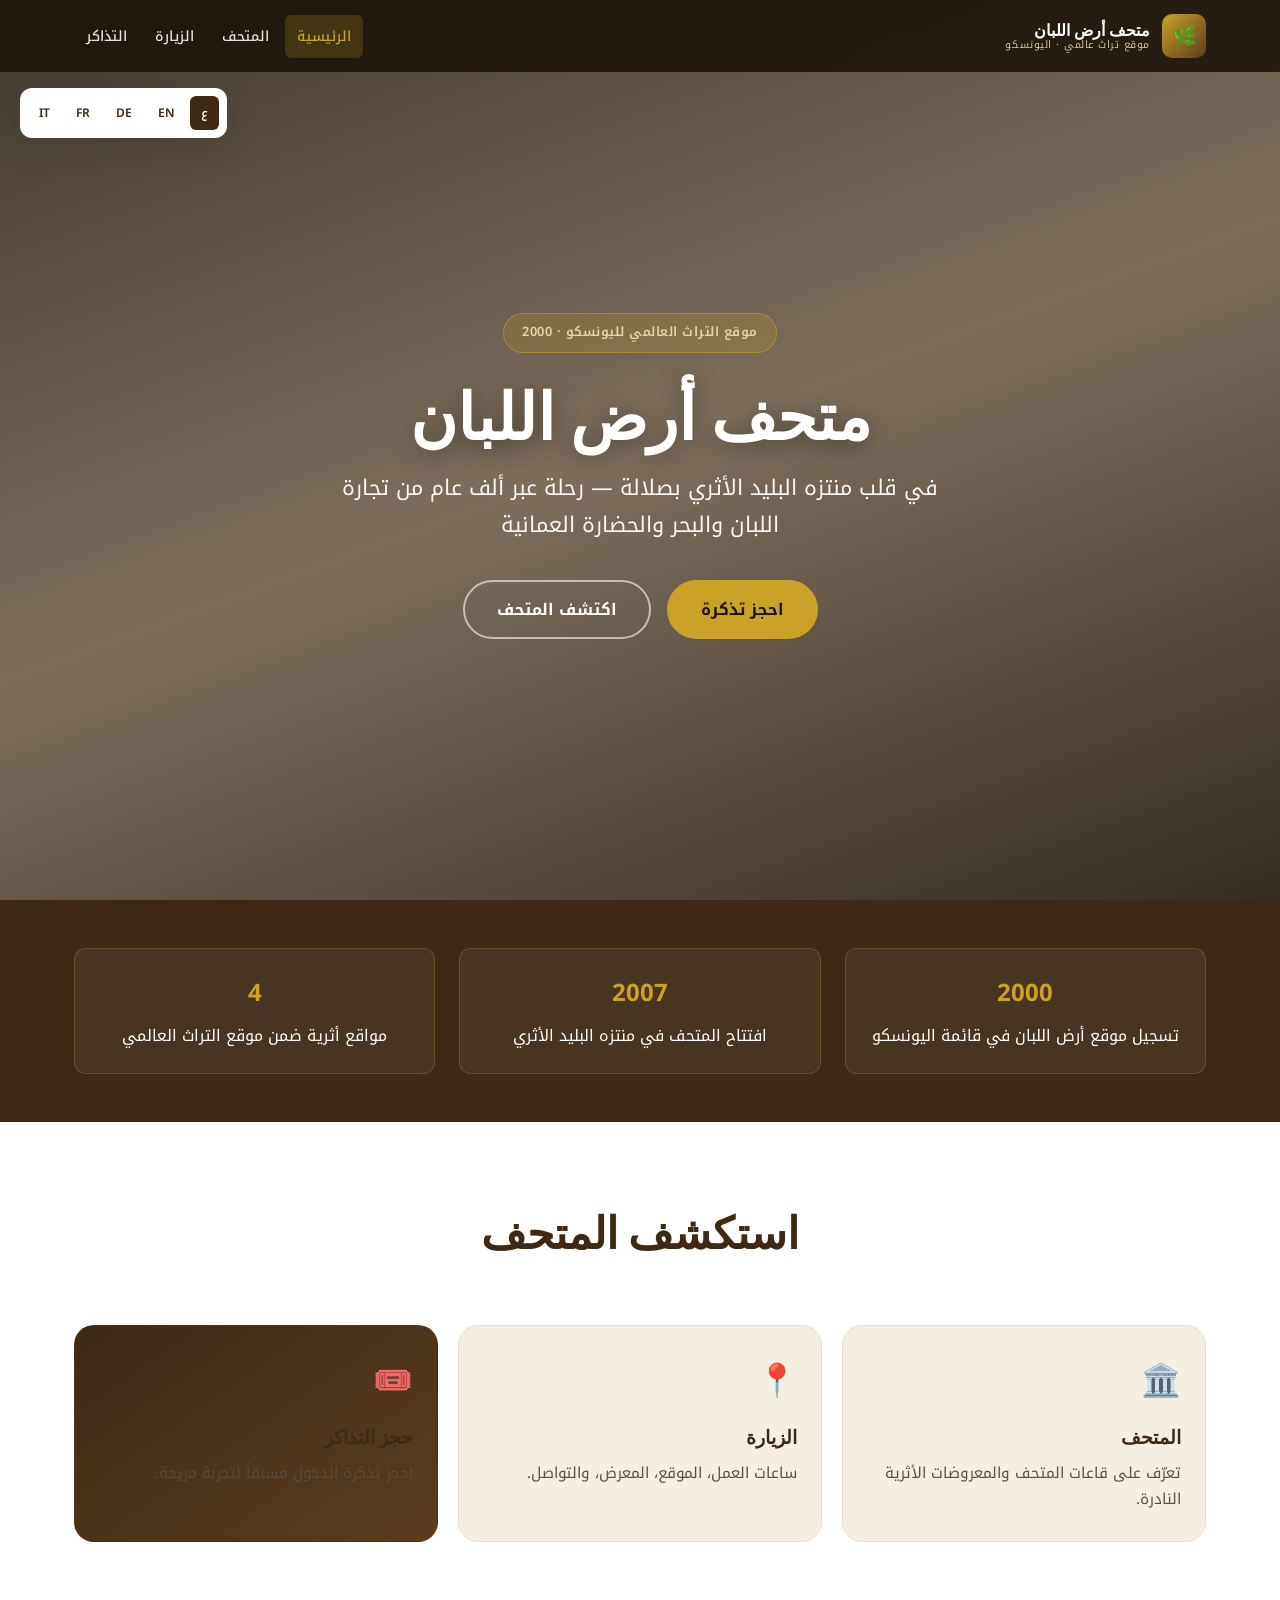
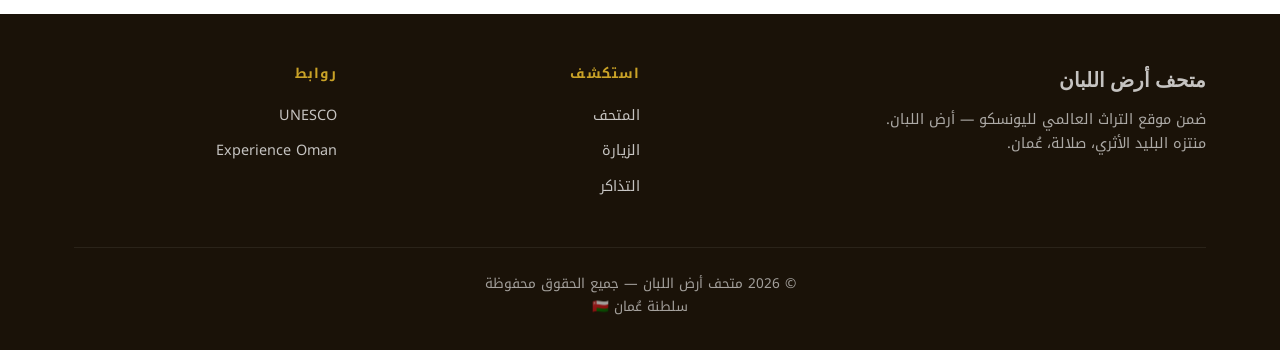
==== commit 5226d4f1: "Add 4 pages, Italian language, ticket booking, and mobile performance." ====
--- a/index.html
+++ b/index.html
@@ -3,90 +3,43 @@
 <head>
     <meta charset="UTF-8">
     <meta name="viewport" content="width=device-width, initial-scale=1.0">
-    <meta name="description" content="متحف أرض اللبان في البليد بصلالة — متحف ضمن موقع التراث العالمي لليونسكو يوثّق تاريخ تجارة اللبان والحضارة العمانية.">
-    <meta name="keywords" content="متحف أرض اللبان, Land of Frankincense, Salalah, Oman, UNESCO, Al Baleed">
-    <meta name="author" content="Museum of the Land of Frankincense">
-    <meta property="og:title" content="متحف أرض اللبان | Museum of the Land of Frankincense">
-    <meta property="og:description" content="اكتشف تاريخ طريق اللبان والحضارة العمانية في موقع البليد الأثري بصلالة.">
-    <meta property="og:type" content="website">
-    <meta property="og:locale" content="ar_OM">
+    <meta name="description" content="متحف أرض اللبان في البليد بصلالة — موقع التراث العالمي لليونسكو.">
     <link rel="icon" href="favicon.svg" type="image/svg+xml">
+    <link rel="stylesheet" href="style.css">
     <link rel="preconnect" href="https://fonts.googleapis.com">
     <link rel="preconnect" href="https://fonts.gstatic.com" crossorigin>
     <link href="https://fonts.googleapis.com/css2?family=Noto+Kufi+Arabic:wght@400;600;700&family=Playfair+Display:wght@600;700&family=Source+Sans+3:wght@400;600;700&display=swap" rel="stylesheet">
-    <title>متحف أرض اللبان | Museum of the Land of Frankincense</title>
-    <link rel="stylesheet" href="style.css">
-    <script type="application/ld+json">
-    {
-        "@context": "https://schema.org",
-        "@type": "Museum",
-        "name": "Museum of the Land of Frankincense",
-        "alternateName": "متحف أرض اللبان",
-        "description": "Museum documenting frankincense trade and Omani heritage at Al-Baleed Archaeological Park, a UNESCO World Heritage Site.",
-        "address": {
-            "@type": "PostalAddress",
-            "addressLocality": "Salalah",
-            "addressRegion": "Dhofar",
-            "addressCountry": "OM"
-        },
-        "geo": {
-            "@type": "GeoCoordinates",
-            "latitude": 17.00936,
-            "longitude": 54.13611
-        },
-        "telephone": "+968-2338-8300",
-        "openingHoursSpecification": [
-            {
-                "@type": "OpeningHoursSpecification",
-                "dayOfWeek": ["Sunday","Monday","Tuesday","Wednesday","Thursday"],
-                "opens": "09:00",
-                "closes": "21:00"
-            },
-            {
-                "@type": "OpeningHoursSpecification",
-                "dayOfWeek": ["Friday","Saturday"],
-                "opens": "15:00",
-                "closes": "21:00"
-            }
-        ]
-    }
-    </script>
+    <title>متحف أرض اللبان</title>
 </head>
-<body class="lang-rtl">
-    <a href="#main" class="skip-link" data-ar="تخطي إلى المحتوى" data-en="Skip to content" data-de="Zum Inhalt springen" data-fr="Aller au contenu">تخطي إلى المحتوى</a>
+<body class="lang-rtl" data-page="index">
+    <a href="#main" class="skip-link" data-i18n="skip">تخطي إلى المحتوى</a>
 
     <div class="language-toggle" role="group" aria-label="Language">
-        <a href="#" class="lang-btn active" data-lang="ar" aria-current="true">العربية</a>
-        <a href="#" class="lang-btn" data-lang="en">English</a>
-        <a href="#" class="lang-btn" data-lang="de">Deutsch</a>
-        <a href="#" class="lang-btn" data-lang="fr">Français</a>
+        <a href="#" class="lang-btn active" data-lang="ar" aria-current="true">ع</a>
+        <a href="#" class="lang-btn" data-lang="en">EN</a>
+        <a href="#" class="lang-btn" data-lang="de">DE</a>
+        <a href="#" class="lang-btn" data-lang="fr">FR</a>
+        <a href="#" class="lang-btn" data-lang="it">IT</a>
     </div>
 
     <header class="navbar" role="banner">
         <div class="container">
-            <a href="#home" class="logo">
+            <a href="index.html" class="logo">
                 <span class="logo-mark" aria-hidden="true">🌿</span>
                 <span class="logo-text">
-                    <span class="logo-title" data-ar="متحف أرض اللبان" data-en="Land of Frankincense Museum" data-de="Weihrauchland-Museum" data-fr="Musée de la Terre de l'Encens">متحف أرض اللبان</span>
-                    <span class="logo-sub" data-ar="موقع تراث عالمي · اليونسكو" data-en="UNESCO World Heritage" data-de="UNESCO-Welterbe" data-fr="Patrimoine mondial UNESCO">موقع تراث عالمي · اليونسكو</span>
+                    <span class="logo-title" data-i18n="logo.title">متحف أرض اللبان</span>
+                    <span class="logo-sub" data-i18n="logo.sub">موقع تراث عالمي · اليونسكو</span>
                 </span>
             </a>
-            <button class="nav-toggle" type="button"
-                aria-label="فتح القائمة" aria-expanded="false" aria-controls="main-nav"
-                data-label-ar="فتح القائمة" data-label-en="Open menu" data-label-de="Menü öffnen" data-label-fr="Ouvrir le menu">
+            <button class="nav-toggle" type="button" aria-expanded="false" aria-controls="main-nav">
                 <span></span><span></span><span></span>
             </button>
-            <nav id="main-nav" aria-label="التنقل الرئيسي">
+            <nav id="main-nav" aria-label="Main">
                 <ul class="nav-links">
-                    <li><a href="#home" data-ar="الرئيسية" data-en="Home" data-de="Start" data-fr="Accueil">الرئيسية</a></li>
-                    <li><a href="#about" data-ar="عن المتحف" data-en="About" data-de="Über uns" data-fr="À propos">عن المتحف</a></li>
-                    <li><a href="#halls" data-ar="القاعات" data-en="Halls" data-de="Säle" data-fr="Salles">القاعات</a></li>
-                    <li><a href="#video" data-ar="الفيديو" data-en="Video" data-de="Video" data-fr="Vidéo">الفيديو</a></li>
-                    <li><a href="#gallery" data-ar="المعرض" data-en="Gallery" data-de="Galerie" data-fr="Galerie">المعرض</a></li>
-                    <li><a href="#exhibits" data-ar="المعروضات" data-en="Exhibits" data-de="Ausstellungen" data-fr="Expositions">المعروضات</a></li>
-                    <li><a href="#map" data-ar="الموقع" data-en="Location" data-de="Standort" data-fr="Emplacement">الموقع</a></li>
-                    <li><a href="#visiting" data-ar="الزيارة" data-en="Visit" data-de="Besuch" data-fr="Visite">الزيارة</a></li>
-                    <li><a href="#contact" data-ar="التواصل" data-en="Contact" data-de="Kontakt" data-fr="Contact">التواصل</a></li>
+                    <li><a href="index.html" class="active" data-i18n="nav.home">الرئيسية</a></li>
+                    <li><a href="museum.html" data-i18n="nav.museum">المتحف</a></li>
+                    <li><a href="visit.html" data-i18n="nav.visit">الزيارة</a></li>
+                    <li><a href="tickets.html" data-i18n="nav.tickets">التذاكر</a></li>
                 </ul>
             </nav>
         </div>
@@ -94,315 +47,56 @@
     </header>
 
     <main id="main">
-        <section id="home" class="hero" aria-label="الصفحة الرئيسية">
+        <section class="hero" aria-label="Home">
             <div class="hero-content">
-                <span class="hero-badge" data-ar="موقع التراث العالمي لليونسكو · 2000" data-en="UNESCO World Heritage Site · 2000" data-de="UNESCO-Welterbe · 2000" data-fr="Site du patrimoine mondial · 2000">موقع التراث العالمي لليونسكو · 2000</span>
-                <h1 data-ar="متحف أرض اللبان" data-en="Museum of the Land of Frankincense" data-de="Museum des Weihrauchlandes" data-fr="Musée de la Terre de l'Encens">متحف أرض اللبان</h1>
-                <p class="hero-lead" data-ar="في قلب منتزه البليد الأثري بصلالة — رحلة عبر ألف عام من تجارة اللبان والبحر والحضارة العمانية" data-en="At the heart of Al-Baleed Archaeological Park in Salalah — a journey through a millennium of frankincense trade, maritime heritage, and Omani civilization" data-de="Im Herzen des archäologischen Parks Al-Baleed in Salalah — eine Reise durch ein Jahrtausend Weihrauchhandel und omanisches Erbe" data-fr="Au cœur du parc archéologique d'Al-Baleed à Salalah — un voyage à travers un millénaire de commerce de l'encens et de civilisation omanaise">في قلب منتزه البليد الأثري بصلالة — رحلة عبر ألف عام من تجارة اللبان والبحر والحضارة العمانية</p>
+                <span class="hero-badge" data-i18n="hero.badge">موقع التراث العالمي لليونسكو · 2000</span>
+                <h1 data-i18n="hero.title">متحف أرض اللبان</h1>
+                <p class="hero-lead" data-i18n="hero.lead">في قلب منتزه البليد الأثري بصلالة</p>
                 <div class="hero-actions">
-                    <a href="#visiting" class="cta-btn cta-btn--primary" data-ar="خطط زيارتك" data-en="Plan Your Visit" data-de="Besuch planen" data-fr="Planifier votre visite">خطط زيارتك</a>
-                    <a href="#about" class="cta-btn cta-btn--outline" data-ar="اكتشف المتحف" data-en="Explore the Museum" data-de="Museum entdecken" data-fr="Découvrir le musée">اكتشف المتحف</a>
+                    <a href="tickets.html" class="cta-btn cta-btn--primary" data-i18n="hero.cta.tickets">احجز تذكرة</a>
+                    <a href="museum.html" class="cta-btn cta-btn--outline" data-i18n="hero.cta.museum">اكتشف المتحف</a>
                 </div>
             </div>
         </section>
 
-        <section class="unesco-strip" aria-label="معلومات اليونسكو">
+        <section class="unesco-strip" aria-label="UNESCO">
             <div class="container unesco-grid">
                 <div class="unesco-card reveal">
                     <strong>2000</strong>
-                    <span data-ar="تسجيل موقع أرض اللبان في قائمة اليونسكو" data-en="Land of Frankincense inscribed on UNESCO list" data-de="Weihrauchland in die UNESCO-Liste eingetragen" data-fr="Terre de l'encens inscrite à l'UNESCO">تسجيل موقع أرض اللبان في قائمة اليونسكو</span>
+                    <span data-i18n="unesco.2000">تسجيل موقع أرض اللبان في قائمة اليونسكو</span>
                 </div>
                 <div class="unesco-card reveal">
                     <strong>2007</strong>
-                    <span data-ar="افتتاح المتحف في منتزه البليد الأثري" data-en="Museum inaugurated at Al-Baleed Park" data-de="Museum im Park Al-Baleed eröffnet" data-fr="Ouverture du musée au parc d'Al-Baleed">افتتاح المتحف في منتزه البليد الأثري</span>
+                    <span data-i18n="unesco.2007">افتتاح المتحف في منتزه البليد الأثري</span>
                 </div>
                 <div class="unesco-card reveal">
                     <strong>4</strong>
-                    <span data-ar="مواقع أثرية ضمن موقع التراث العالمي" data-en="Archaeological sites in the heritage property" data-de="Archäologische Stätten im Welterbe" data-fr="Sites archéologiques du bien patrimonial">مواقع أثرية ضمن موقع التراث العالمي</span>
+                    <span data-i18n="unesco.4">مواقع أثرية ضمن موقع التراث العالمي</span>
                 </div>
             </div>
         </section>
 
-        <section id="about" class="about">
+        <section class="home-cards">
             <div class="container">
                 <header class="section-header reveal">
-                    <span class="section-tag" data-ar="عن المتحف" data-en="About" data-de="Über uns" data-fr="À propos">عن المتحف</span>
-                    <h2 data-ar="بوابة تاريخ اللبان والبحر" data-en="Gateway to Frankincense and Maritime History" data-de="Tor zur Weihrauch- und Seefahrtsgeschichte" data-fr="Porte vers l'histoire de l'encens et de la mer">بوابة تاريخ اللبان والبحر</h2>
-                    <p data-ar="متحف أرض اللبان يقع داخل منتزه البليد الأثري في محافظة ظفار، ويوثّق تاريخ إنتاج اللبان وتجارته وإرث عُمان البحري." data-en="The Museum of the Land of Frankincense is located within Al-Baleed Archaeological Park in Dhofar, documenting frankincense production, trade, and Oman's maritime heritage." data-de="Das Museum befindet sich im archäologischen Park Al-Baleed in Dhofar und dokumentiert Weihrauchproduktion, Handel und Omans maritimes Erbe." data-fr="Le musée est situé dans le parc archéologique d'Al-Baleed à Dhofar et documente la production et le commerce de l'encens et le patrimoine maritime d'Oman.">متحف أرض اللبان يقع داخل منتزه البليد الأثري في محافظة ظفار، ويوثّق تاريخ إنتاج اللبان وتجارته وإرث عُمان البحري.</p>
+                    <h2 data-i18n="home.teaser.title">استكشف المتحف</h2>
                 </header>
-                <div class="about-content">
-                    <div class="about-text reveal">
-                        <p data-ar="افتُتح المتحف عام 2007 بعد عامين من البناء، بدعم من السلطان قابوس بن سعيد — طيب الله ثراه. يضم قاعتين رئيسيتين: قاعة التاريخ وقاعة البحر، إلى جانب معروضات أثرية نادرة تعود لآلاف السنين." data-en="The museum opened in 2007 after two years of construction, supported by Sultan Qaboos. It features two main halls — History and Maritime — plus rare archaeological artifacts spanning millennia." data-de="Das Museum wurde 2007 nach zwei Jahren Bau eröffnet. Es umfasst zwei Hauptsäle — Geschichte und Maritime — sowie seltene archäologische Artefakte." data-fr="Le musée a ouvert en 2007 après deux ans de construction. Il comprend deux salles principales — Histoire et Maritime — et des artefacts archéologiques rares.">افتُتح المتحف عام 2007 بعد عامين من البناء، بدعم من السلطان قابوس بن سعيد — طيب الله ثراه. يضم قاعتين رئيسيتين: قاعة التاريخ وقاعة البحر، إلى جانب معروضات أثرية نادرة تعود لآلاف السنين.</p>
-                        <p data-ar="كان البليد مركزاً تجارياً مهماً على ساحل بحر العرب منذ القرن الثالث قبل الميلاد، ويرتبط بمواقع أخرى ضمن موقع التراث: خور روري، وادي دوكة، وشصر." data-en="Al-Baleed was a major trading center on the Arabian Sea coast since the 3rd century BCE, linked to Khor Rori, Wadi Dawka, and Shisr within the UNESCO property." data-de="Al-Baleed war seit dem 3. Jahrhundert v. Chr. ein wichtiges Handelszentrum, verbunden mit Khor Rori, Wadi Dawka und Shisr." data-fr="Al-Baleed était un centre commercial majeur depuis le IIIe siècle av. J.-C., lié à Khor Rori, Wadi Dawka et Shisr.">كان البليد مركزاً تجارياً مهماً على ساحل بحر العرب منذ القرن الثالث قبل الميلاد، ويرتبط بمواقع أخرى ضمن موقع التراث: خور روري، وادي دوكة، وشصر.</p>
-                        <h3 data-ar="أبرز ما يقدّمه المتحف" data-en="Highlights" data-de="Höhepunkte" data-fr="Points forts">أبرز ما يقدّمه المتحف</h3>
-                        <ul class="features">
-                            <li data-ar="معروضات أثرية من العصور القديمة والإسلامية" data-en="Artifacts from ancient and Islamic periods" data-de="Artefakte aus antiken und islamischen Perioden" data-fr="Artefacts des périodes anciennes et islamiques">معروضات أثرية من العصور القديمة والإسلامية</li>
-                            <li data-ar="قاعة التاريخ: جغرافية عُمان، اللبان، الإسلام، النهضة" data-en="History Hall: Oman's geography, frankincense, Islam, Renaissance" data-de="Geschichtssaal: Geographie Omans, Weihrauch, Islam, Renaissance" data-fr="Salle d'histoire: géographie, encens, islam, renaissance">قاعة التاريخ: جغرافية عُمان، اللبان، الإسلام، النهضة</li>
-                            <li data-ar="قاعة البحر: بناء السفن، الملاحة، التجارة البحرية" data-en="Maritime Hall: shipbuilding, navigation, sea trade" data-de="Maritimsaal: Schiffbau, Navigation, Seehandel" data-fr="Salle maritime: construction navale, navigation, commerce">قاعة البحر: بناء السفن، الملاحة، التجارة البحرية</li>
-                            <li data-ar="تجربة واقع افتراضي في قاعة البحر" data-en="Virtual reality experience in the Maritime Hall" data-de="Virtual-Reality-Erlebnis im Maritimsaal" data-fr="Expérience de réalité virtuelle dans la salle maritime">تجربة واقع افتراضي في قاعة البحر</li>
-                            <li data-ar="جولات إرشادية ومركز زوار في المنتزه الأثري" data-en="Guided tours and visitor center in the archaeological park" data-de="Führungen und Besucherzentrum im archäologischen Park" data-fr="Visites guidées et centre des visiteurs dans le parc">جولات إرشادية ومركز زوار في المنتزه الأثري</li>
-                        </ul>
-                    </div>
-                    <div class="about-image reveal">
-                        <img src="https://commons.wikimedia.org/wiki/Special:FilePath/Salalah,_museo_della_terra_degli_incensi,_cortile_02_albero_di_incenso_al_centro.jpg?width=800"
-                            alt="فناء متحف أرض اللبان مع شجرة اللبان"
-                            width="800" height="600" loading="lazy"
-                            data-lightbox
-                            data-full="https://commons.wikimedia.org/wiki/Special:FilePath/Salalah,_museo_della_terra_degli_incensi,_cortile_02_albero_di_incenso_al_centro.jpg?width=1600">
-                    </div>
-                </div>
-            </div>
-        </section>
-
-        <section id="halls" class="halls">
-            <div class="container">
-                <header class="section-header reveal">
-                    <span class="section-tag" data-ar="القاعات" data-en="Halls" data-de="Säle" data-fr="Salles">القاعات</span>
-                    <h2 data-ar="قاعتان تحكيان قصة عُمان" data-en="Two Halls Tell Oman's Story" data-de="Zwei Säle erzählen Omans Geschichte" data-fr="Deux salles racontent l'histoire d'Oman">قاعتان تحكيان قصة عُمان</h2>
-                </header>
-                <div class="halls-grid">
-                    <article class="hall-card reveal">
-                        <img src="https://commons.wikimedia.org/wiki/Special:FilePath/Salalah,_museo_della_terra_degli_incensi,_interno,_sezione_archeologica_01.jpg?width=600" alt="قاعة التاريخ" width="600" height="400" loading="lazy">
-                        <div class="hall-card-body">
-                            <h3 data-ar="قاعة التاريخ" data-en="History Hall" data-de="Geschichtssaal" data-fr="Salle d'histoire">قاعة التاريخ</h3>
-                            <p data-ar="ستة أقسام: جغرافية عُمان، عُمان قديماً، أرض اللبان، الإسلام، فصول التاريخ العماني، والنهضة." data-en="Six sections: Oman's geography, ancient Oman, Land of Frankincense, Islam, Omani history, and the Renaissance." data-de="Sechs Abschnitte: Geographie, antikes Oman, Weihrauchland, Islam, Geschichte und Renaissance." data-fr="Six sections: géographie, Oman antique, terre de l'encens, islam, histoire et renaissance.">ستة أقسام: جغرافية عُمان، عُمان قديماً، أرض اللبان، الإسلام، فصول التاريخ العماني، والنهضة.</p>
-                        </div>
-                    </article>
-                    <article class="hall-card reveal">
-                        <img src="https://commons.wikimedia.org/wiki/Special:FilePath/Salalah,_museo_della_terra_degli_incensi,_interno,_sezione_navale_01.jpg?width=600" alt="قاعة البحر" width="600" height="400" loading="lazy">
-                        <div class="hall-card-body">
-                            <h3 data-ar="قاعة البحر" data-en="Maritime Hall" data-de="Maritimsaal" data-fr="Salle maritime">قاعة البحر</h3>
-                            <p data-ar="سبعة أقسام: الإرث البحري، البحر، بناء السفن، الملاحة، التجارة، البحر الافتراضي، والنهضة." data-en="Seven sections: maritime heritage, the sea, shipbuilding, seafaring, trade, virtual sea, and Renaissance." data-de="Sieben Abschnitte: maritimes Erbe, Meer, Schiffbau, Seefahrt, Handel, virtuelles Meer und Renaissance." data-fr="Sept sections: patrimoine maritime, mer, construction navale, navigation, commerce, mer virtuelle et renaissance.">سبعة أقسام: الإرث البحري، البحر، بناء السفن، الملاحة، التجارة، البحر الافتراضي، والنهضة.</p>
-                        </div>
-                    </article>
-                </div>
-            </div>
-        </section>
-
-        <section id="video" class="video-section">
-            <div class="container">
-                <header class="section-header reveal">
-                    <span class="section-tag" data-ar="الفيديو" data-en="Video" data-de="Video" data-fr="Vidéo">الفيديو</span>
-                    <h2 data-ar="طريق اللبان" data-en="The Frankincense Trail" data-de="Die Weihrauchstraße" data-fr="La route de l'encens">طريق اللبان</h2>
-                    <p data-ar="وثائقي يتتبع طريق التجارة القديمة للبخور من جنوب عُمان عبر العالم القديم" data-en="A documentary following the ancient incense trade route from southern Oman across the ancient world" data-de="Eine Dokumentation über die antike Weihrauchhandelsroute vom Süden Omans" data-fr="Un documentaire sur l'ancienne route commerciale de l'encens depuis le sud d'Oman">وثائقي يتتبع طريق التجارة القديمة للبخور من جنوب عُمان عبر العالم القديم</p>
-                </header>
-                <div class="video-container reveal">
-                    <iframe src="https://www.youtube.com/embed/Zy-JTXwpgGQ"
-                        title="The Frankincense Trail — Oman"
-                        allow="accelerometer; autoplay; clipboard-write; encrypted-media; gyroscope; picture-in-picture; web-share"
-                        allowfullscreen loading="lazy"
-                        referrerpolicy="strict-origin-when-cross-origin"></iframe>
-                </div>
-                <p class="video-note" data-ar="فيلم وثائقي عن طريق اللبان التاريخي (BBC)" data-en="Documentary on the historic Frankincense Trail (BBC)" data-de="Dokumentation über die historische Weihrauchstraße (BBC)" data-fr="Documentaire sur la route historique de l'encens (BBC)">فيلم وثائقي عن طريق اللبان التاريخي (BBC)</p>
-            </div>
-        </section>
-
-        <section id="gallery" class="gallery">
-            <div class="container">
-                <header class="section-header reveal">
-                    <span class="section-tag" data-ar="المعرض" data-en="Gallery" data-de="Galerie" data-fr="Galerie">المعرض</span>
-                    <h2 data-ar="صور من المتحف والموقع الأثري" data-en="Images from the Museum and Archaeological Park" data-de="Bilder aus Museum und archäologischem Park" data-fr="Images du musée et du parc archéologique">صور من المتحف والموقع الأثري</h2>
-                </header>
-                <div class="gallery-grid">
-                    <figure class="gallery-item">
-                        <img src="https://commons.wikimedia.org/wiki/Special:FilePath/Salalah,_museo_della_terra_degli_incensi,_entrata.jpg?width=500" alt="مدخل المتحف" width="500" height="333" loading="lazy" data-lightbox data-full="https://commons.wikimedia.org/wiki/Special:FilePath/Salalah,_museo_della_terra_degli_incensi,_entrata.jpg?width=1400">
-                        <figcaption data-ar="مدخل المتحف" data-en="Museum entrance" data-de="Museumseingang" data-fr="Entrée du musée">مدخل المتحف</figcaption>
-                    </figure>
-                    <figure class="gallery-item">
-                        <img src="https://commons.wikimedia.org/wiki/Special:FilePath/Salalah,_museo_della_terra_degli_incensi,_ingresso.jpg?width=500" alt="المدخل الداخلي" width="500" height="333" loading="lazy" data-lightbox data-full="https://commons.wikimedia.org/wiki/Special:FilePath/Salalah,_museo_della_terra_degli_incensi,_ingresso.jpg?width=1200">
-                        <figcaption data-ar="المدخل الداخلي" data-en="Interior entrance" data-de="Innereingang" data-fr="Entrée intérieure">المدخل الداخلي</figcaption>
-                    </figure>
-                    <figure class="gallery-item">
-                        <img src="https://commons.wikimedia.org/wiki/Special:FilePath/Salalah,_museo_della_terra_degli_incensi,_interno,_sezione_archeologica_02.jpg?width=500" alt="قاعة الآثار" width="500" height="333" loading="lazy" data-lightbox>
-                        <figcaption data-ar="قاعة الآثار" data-en="Archaeological section" data-de="Archäologischer Bereich" data-fr="Section archéologique">قاعة الآثار</figcaption>
-                    </figure>
-                    <figure class="gallery-item">
-                        <img src="https://commons.wikimedia.org/wiki/Special:FilePath/Salalah,_museo_della_terra_degli_incensi,_interno,_sezione_navale_02.jpg?width=500" alt="قاعة البحر" width="500" height="333" loading="lazy" data-lightbox>
-                        <figcaption data-ar="قاعة البحر" data-en="Maritime section" data-de="Maritimer Bereich" data-fr="Section maritime">قاعة البحر</figcaption>
-                    </figure>
-                    <figure class="gallery-item">
-                        <img src="https://commons.wikimedia.org/wiki/Special:FilePath/Salalah,_museo_della_terra_degli_incensi,_cortile_01.jpg?width=500" alt="الفناء" width="500" height="333" loading="lazy" data-lightbox>
-                        <figcaption data-ar="فناء المتحف" data-en="Museum courtyard" data-de="Museumshof" data-fr="Cour du musée">فناء المتحف</figcaption>
-                    </figure>
-                    <figure class="gallery-item">
-                        <img src="https://commons.wikimedia.org/wiki/Special:FilePath/Salalah,_museo_della_terra_degli_incensi,_stele_atterrata.jpg?width=500" alt="آثار في الموقع" width="500" height="333" loading="lazy" data-lightbox>
-                        <figcaption data-ar="آثار في الموقع" data-en="Site artifacts" data-de="Fundstücke vor Ort" data-fr="Artefacts sur le site">آثار في الموقع</figcaption>
-                    </figure>
-                </div>
-                <p class="gallery-credit" data-ar="الصور: ويكيميديا كومنز — مرخّصة للاستخدام العام" data-en="Images: Wikimedia Commons — freely licensed" data-de="Bilder: Wikimedia Commons — frei lizenziert" data-fr="Images: Wikimedia Commons — licence libre">الصور: ويكيميديا كومنز — مرخّصة للاستخدام العام</p>
-            </div>
-        </section>
-
-        <section id="exhibits" class="exhibits">
-            <div class="container">
-                <header class="section-header reveal">
-                    <span class="section-tag" data-ar="المعروضات" data-en="Exhibits" data-de="Ausstellungen" data-fr="Expositions">المعروضات</span>
-                    <h2 data-ar="كنوز من الحضارة العمانية" data-en="Treasures of Omani Civilization" data-de="Schätze der omanischen Zivilisation" data-fr="Trésors de la civilisation omanaise">كنوز من الحضارة العمانية</h2>
-                </header>
-                <div class="exhibits-detailed">
-                    <article class="exhibit-detailed-card">
-                        <div class="exhibit-detail-header">
-                            <h3 data-ar="الفخار والأوعية القديمة" data-en="Ancient Pottery and Vessels" data-de="Antike Keramik und Gefäße" data-fr="Poterie et récipients anciens">الفخار والأوعية القديمة</h3>
-                            <span class="period" data-ar="العصور القديمة — الإسلامية" data-en="Ancient — Islamic" data-de="Antike — Islamisch" data-fr="Antique — Islamique">العصور القديمة — الإسلامية</span>
-                        </div>
-                        <div class="exhibit-detail-content">
-                            <div class="exhibit-detail-image">
-                                <img src="https://commons.wikimedia.org/wiki/Special:FilePath/Salalah,_museo_della_terra_degli_incensi,_interno,_sezione_archeologica_01.jpg?width=400" alt="فخار عماني" width="400" height="300" loading="lazy">
-                            </div>
-                            <div class="exhibit-detail-text">
-                                <p><strong data-ar="الوصف:" data-en="Description:" data-de="Beschreibung:" data-fr="Description:">الوصف:</strong> <span data-ar="مجموعة من الأوعية الفخارية من عصور مختلفة، كانت تُستخدم لتخزين العطور واللبان والزيوت." data-en="Pottery vessels from various periods, used to store perfumes, frankincense, and oils." data-de="Keramikgefäße aus verschiedenen Epochen zur Lagerung von Düften, Weihrauch und Ölen." data-fr="Récipients en poterie utilisés pour stocker parfums, encens et huiles.">مجموعة من الأوعية الفخارية من عصور مختلفة، كانت تُستخدم لتخزين العطور واللبان والزيوت.</span></p>
-                                <p><strong data-ar="الأهمية:" data-en="Significance:" data-de="Bedeutung:" data-fr="Importance:">الأهمية:</strong> <span data-ar="تعكس مهارة الحرفيين العمانيين في صناعة الفخار والزخرفة الهندسية والنباتية." data-en="Reflects Omani craftsmen's skill in pottery and geometric and floral decoration." data-de="Spiegelt die Fähigkeiten omanischer Handwerker in Keramik und Verzierung wider." data-fr="Reflete l'habileté des artisans omaniens en poterie et décoration.">تعكس مهارة الحرفيين العمانيين في صناعة الفخار والزخرفة الهندسية والنباتية.</span></p>
-                                <ul class="exhibit-details">
-                                    <li data-ar="الفترة: من القرن 3 ق.م إلى القرن 15 م" data-en="Period: 3rd century BCE — 15th century CE" data-de="Zeitraum: 3. Jh. v. Chr. — 15. Jh. n. Chr." data-fr="Période: IIIe s. av. J.-C. — XVe s.">الفترة: من القرن 3 ق.م إلى القرن 15 م</li>
-                                    <li data-ar="المادة: طين أحمر وبني محلي" data-en="Material: local red and brown clay" data-de="Material: lokaler roter und brauner Ton" data-fr="Matériau: argile rouge et brune locale">المادة: طين أحمر وبني محلي</li>
-                                </ul>
-                            </div>
-                        </div>
-                    </article>
-
-                    <article class="exhibit-detailed-card">
-                        <div class="exhibit-detail-header">
-                            <h3 data-ar="العملات والنقود القديمة" data-en="Ancient Coins" data-de="Antike Münzen" data-fr="Monnaies anciennes">العملات والنقود القديمة</h3>
-                            <span class="period" data-ar="اليونانية — الإسلامية" data-en="Greek — Islamic" data-de="Griechisch — Islamisch" data-fr="Grecque — Islamique">اليونانية — الإسلامية</span>
-                        </div>
-                        <div class="exhibit-detail-content">
-                            <div class="exhibit-detail-image">
-                                <img src="https://commons.wikimedia.org/wiki/Special:FilePath/Salalah,_museo_della_terra_degli_incensi,_interno,_mappa_orografica_dell%27oman.jpg?width=400" alt="خريطة عُمان في المتحف" width="400" height="300" loading="lazy">
-                            </div>
-                            <div class="exhibit-detail-text">
-                                <p><strong data-ar="الوصف:" data-en="Description:" data-de="Beschreibung:" data-fr="Description:">الوصف:</strong> <span data-ar="عملات معدنية من فترات تاريخية مختلفة، دليل على الحركة التجارية الواسعة للبليد." data-en="Metal coins from different periods, evidence of Al-Baleed's extensive trade networks." data-de="Münzen aus verschiedenen Perioden als Beweis für weitreichende Handelsnetze." data-fr="Pièces de monnaie témoignant des vastes réseaux commerciaux d'Al-Baleed.">عملات معدنية من فترات تاريخية مختلفة، دليل على الحركة التجارية الواسعة للبليد.</span></p>
-                                <ul class="exhibit-details">
-                                    <li data-ar="الأصول: اليونان، فارس، مصر، الخلافة الإسلامية" data-en="Origins: Greece, Persia, Egypt, Islamic Caliphate" data-de="Herkunft: Griechenland, Persien, Ägypten, Islamisches Kalifat" data-fr="Origines: Grèce, Perse, Égypte, Califat islamique">الأصول: اليونان، فارس، مصر، الخلافة الإسلامية</li>
-                                    <li data-ar="المعادن: ذهب، فضة، برونز" data-en="Metals: gold, silver, bronze" data-de="Metalle: Gold, Silber, Bronze" data-fr="Métaux: or, argent, bronze">المعادن: ذهب، فضة، برونز</li>
-                                </ul>
-                            </div>
-                        </div>
-                    </article>
-
-                    <article class="exhibit-detailed-card">
-                        <div class="exhibit-detail-header">
-                            <h3 data-ar="اللبان — الذهب الأبيض" data-en="Frankincense — White Gold" data-de="Weihrauch — Weißes Gold" data-fr="Encens — Or blanc">اللبان — الذهب الأبيض</h3>
-                            <span class="period" data-ar="عصور التجارة" data-en="Trade eras" data-de="Handelsären" data-fr="Ères commerciales">عصور التجارة</span>
-                        </div>
-                        <div class="exhibit-detail-content">
-                            <div class="exhibit-detail-image">
-                                <img src="https://commons.wikimedia.org/wiki/Special:FilePath/Salalah,_museo_della_terra_degli_incensi,_cortile_02_albero_di_incenso_al_centro.jpg?width=400" alt="شجرة اللبان" width="400" height="300" loading="lazy">
-                            </div>
-                            <div class="exhibit-detail-text">
-                                <p><strong data-ar="الوصف:" data-en="Description:" data-de="Beschreibung:" data-fr="Description:">الوصف:</strong> <span data-ar="عينات من اللبان الطبيعي مع أدوات الحصاد والتخزين التقليدية من شجر البوسويليا (الكندر)." data-en="Natural frankincense samples with traditional harvesting tools from the Boswellia sacra tree." data-de="Natürliche Weihrauchproben mit traditionellen Erntewerkzeugen vom Boswellia-Baum." data-fr="Échantillons d'encens naturel et outils traditionnels de récolte du Boswellia sacra.">عينات من اللبان الطبيعي مع أدوات الحصاد والتخزين التقليدية من شجر البوسويليا (الكندر).</span></p>
-                                <ul class="exhibit-details">
-                                    <li data-ar="المصدر: شجر الكندر في جبال ظفار" data-en="Source: Boswellia trees in Dhofar mountains" data-de="Quelle: Boswellia-Bäume in Dhofar" data-fr="Source: arbres Boswellia à Dhofar">المصدر: شجر الكندر في جبال ظفار</li>
-                                    <li data-ar="كان يُعادل الذهب ثمناً في العصور القديمة" data-en="Valued equal to gold in ancient times" data-de="Im Altertum so wertvoll wie Gold" data-fr="Valait autant que l'or dans l'Antiquité">كان يُعادل الذهب ثمناً في العصور القديمة</li>
-                                </ul>
-                            </div>
-                        </div>
-                    </article>
-                </div>
-            </div>
-        </section>
-
-        <section id="map" class="map-section">
-            <div class="container">
-                <header class="section-header reveal">
-                    <span class="section-tag" data-ar="الموقع" data-en="Location" data-de="Standort" data-fr="Emplacement">الموقع</span>
-                    <h2 data-ar="كيف تصل إلى المتحف" data-en="How to Reach the Museum" data-de="Anfahrt zum Museum" data-fr="Comment nous rejoindre">كيف تصل إلى المتحف</h2>
-                </header>
-                <div class="map-wrapper">
-                    <div class="map-container reveal">
-                        <iframe src="https://maps.google.com/maps?q=17.00936,54.13611&hl=ar&z=15&output=embed"
-                            title="موقع متحف أرض اللبان"
-                            loading="lazy"
-                            referrerpolicy="no-referrer-when-downgrade"
-                            allowfullscreen></iframe>
-                    </div>
-                    <aside class="map-info reveal">
-                        <h3 data-ar="معلومات الموقع" data-en="Location Details" data-de="Standortdetails" data-fr="Détails de l'emplacement">معلومات الموقع</h3>
-                        <p><strong data-ar="العنوان:" data-en="Address:" data-de="Adresse:" data-fr="Adresse:">العنوان:</strong> <span data-ar="منتزه البليد الأثري، صلالة، محافظة ظفار، سلطنة عُمان" data-en="Al-Baleed Archaeological Park, Salalah, Dhofar, Sultanate of Oman" data-de="Archäologischer Park Al-Baleed, Salalah, Dhofar, Oman" data-fr="Parc archéologique d'Al-Baleed, Salalah, Dhofar, Oman">منتزه البليد الأثري، صلالة، محافظة ظفار، سلطنة عُمان</span></p>
-                        <p><strong data-ar="الإحداثيات:" data-en="Coordinates:" data-de="Koordinaten:" data-fr="Coordonnées:">الإحداثيات:</strong> 17.00936° N, 54.13611° E</p>
-                        <p><strong data-ar="من مركز صلالة:" data-en="From Salalah center:" data-de="Vom Zentrum Salalah:" data-fr="Du centre de Salalah:">من مركز صلالة:</strong> <span data-ar="حوالي 5 كم (15–20 دقيقة بالسيارة)" data-en="About 5 km (15–20 minutes by car)" data-de="Ca. 5 km (15–20 Minuten mit dem Auto)" data-fr="Environ 5 km (15–20 minutes en voiture)">حوالي 5 كم (15–20 دقيقة بالسيارة)</span></p>
-                        <p><strong data-ar="الهاتف:" data-en="Phone:" data-de="Telefon:" data-fr="Téléphone:">الهاتف:</strong> <a href="tel:+96823388300">+968 2338 8300</a></p>
-                        <a class="map-link" href="https://www.google.com/maps?q=17.00936,54.13611" target="_blank" rel="noopener noreferrer" data-ar="افتح في خرائط Google ←" data-en="Open in Google Maps →" data-de="In Google Maps öffnen →" data-fr="Ouvrir dans Google Maps →">افتح في خرائط Google ←</a>
-                    </aside>
-                </div>
-            </div>
-        </section>
-
-        <section id="visiting" class="visiting">
-            <div class="container">
-                <header class="section-header reveal">
-                    <span class="section-tag" data-ar="الزيارة" data-en="Visit" data-de="Besuch" data-fr="Visite">الزيارة</span>
-                    <h2 data-ar="خطط زيارتك" data-en="Plan Your Visit" data-de="Besuch planen" data-fr="Planifiez votre visite">خطط زيارتك</h2>
-                </header>
-                <div class="visiting-grid">
-                    <div class="visit-card">
-                        <div class="visit-card-icon" aria-hidden="true">📍</div>
-                        <h3 data-ar="الموقع" data-en="Location" data-de="Standort" data-fr="Emplacement">الموقع</h3>
-                        <p data-html="true" data-ar="منتزه البليد الأثري<br>صلالة، محافظة ظفار<br>على بعد ~5 كم من مركز المدينة" data-en="Al-Baleed Archaeological Park<br>Salalah, Dhofar<br>~5 km from city center" data-de="Archäologischer Park Al-Baleed<br>Salalah, Dhofar<br>~5 km vom Stadtzentrum" data-fr="Parc archéologique d'Al-Baleed<br>Salalah, Dhofar<br>~5 km du centre-ville">منتزه البليد الأثري<br>صلالة، محافظة ظفار<br>على بعد ~5 كم من مركز المدينة</p>
-                    </div>
-                    <div class="visit-card">
-                        <div class="visit-card-icon" aria-hidden="true">🕐</div>
-                        <h3 data-ar="ساعات العمل" data-en="Opening Hours" data-de="Öffnungszeiten" data-fr="Horaires">ساعات العمل</h3>
-                        <p data-html="true" data-ar="الأحد — الخميس: 9:00 ص — 9:00 م<br>الجمعة — السبت: 3:00 م — 9:00 م" data-en="Sun — Thu: 9:00 AM — 9:00 PM<br>Fri — Sat: 3:00 PM — 9:00 PM" data-de="So — Do: 9:00 — 21:00 Uhr<br>Fr — Sa: 15:00 — 21:00 Uhr" data-fr="Dim — Jeu: 9h00 — 21h00<br>Ven — Sam: 15h00 — 21h00">الأحد — الخميس: 9:00 ص — 9:00 م<br>الجمعة — السبت: 3:00 م — 9:00 م</p>
-                    </div>
-                    <div class="visit-card">
-                        <div class="visit-card-icon" aria-hidden="true">🎟️</div>
-                        <h3 data-ar="تذاكر الدخول" data-en="Admission" data-de="Eintritt" data-fr="Billets">تذاكر الدخول</h3>
-                        <p data-html="true" data-ar="تذكرة الدخول: 2 ريال عماني<br>(تشمل دخول المنتزه الأثري)<br>يُنصح بالتحقق من الأسعار الرسمية" data-en="Admission: 2 OMR<br>(includes archaeological park)<br>Verify official rates before visiting" data-de="Eintritt: 2 OMR<br>(inkl. archäologischer Park)<br>Offizielle Preise vorab prüfen" data-fr="Entrée: 2 OMR<br>(parc archéologique inclus)<br>Vérifiez les tarifs officiels">تذكرة الدخول: 2 ريال عماني<br>(تشمل دخول المنتزه الأثري)<br>يُنصح بالتحقق من الأسعار الرسمية</p>
-                    </div>
-                    <div class="visit-card">
-                        <div class="visit-card-icon" aria-hidden="true">👥</div>
-                        <h3 data-ar="الخدمات" data-en="Services" data-de="Dienstleistungen" data-fr="Services">الخدمات</h3>
-                        <p data-html="true" data-ar="جولات إرشادية<br>مقهى ومطعم<br>مركز زوار<br>محل هدايا" data-en="Guided tours<br>Café and restaurant<br>Visitor center<br>Gift shop" data-de="Führungen<br>Café und Restaurant<br>Besucherzentrum<br>Geschenkeladen" data-fr="Visites guidées<br>Café et restaurant<br>Centre des visiteurs<br>Boutique de cadeaux">جولات إرشادية<br>مقهى ومطعم<br>مركز زوار<br>محل هدايا</p>
-                    </div>
-                    <div class="visit-card">
-                        <div class="visit-card-icon" aria-hidden="true">♿</div>
-                        <h3 data-ar="التسهيلات" data-en="Accessibility" data-de="Barrierefreiheit" data-fr="Accessibilité">التسهيلات</h3>
-                        <p data-html="true" data-ar="مواقف سيارات<br>دورات مياه<br>مسارات مظللة<br>مناسب للعائلات" data-en="Parking<br>Restrooms<br>Shaded walkways<br>Family-friendly" data-de="Parkplatz<br>Toiletten<br>Schattige Wege<br>Familienfreundlich" data-fr="Parking<br>Toilettes<br>Allées ombragées<br>Adapté aux familles">مواقف سيارات<br>دورات مياه<br>مسارات مظللة<br>مناسب للعائلات</p>
-                    </div>
-                    <div class="visit-card">
-                        <div class="visit-card-icon" aria-hidden="true">🚌</div>
-                        <h3 data-ar="المواصلات" data-en="Getting There" data-de="Anreise" data-fr="Accès">المواصلات</h3>
-                        <p data-html="true" data-ar="سيارة أجرة من صلالة<br>مواقف في المنتزه<br>قريب من مطار صلالة" data-en="Taxi from Salalah<br>Parking at the park<br>Near Salalah Airport" data-de="Taxi ab Salalah<br>Parkplatz im Park<br>Nahe Flughafen Salalah" data-fr="Taxi depuis Salalah<br>Parking au parc<br>Près de l'aéroport de Salalah">سيارة أجرة من صلالة<br>مواقف في المنتزه<br>قريب من مطار صلالة</p>
-                    </div>
-                </div>
-            </div>
-        </section>
-
-        <section id="contact" class="contact">
-            <div class="container">
-                <header class="section-header reveal">
-                    <span class="section-tag" data-ar="التواصل" data-en="Contact" data-de="Kontakt" data-fr="Contact">التواصل</span>
-                    <h2 data-ar="تواصل معنا" data-en="Contact Us" data-de="Kontaktieren Sie uns" data-fr="Nous contacter">تواصل معنا</h2>
-                </header>
-                <div class="contact-content">
-                    <div class="contact-info reveal">
-                        <h3 data-ar="معلومات التواصل" data-en="Contact Information" data-de="Kontaktinformationen" data-fr="Coordonnées">معلومات التواصل</h3>
-                        <p><strong data-ar="الهاتف:" data-en="Phone:" data-de="Telefon:" data-fr="Téléphone:">الهاتف:</strong> <a href="tel:+96823388300">+968 2338 8300</a></p>
-                        <p><strong data-ar="الموقع:" data-en="Location:" data-de="Standort:" data-fr="Adresse:">الموقع:</strong> <span data-ar="منتزه البليد الأثري، صلالة" data-en="Al-Baleed Archaeological Park, Salalah" data-de="Archäologischer Park Al-Baleed, Salalah" data-fr="Parc archéologique d'Al-Baleed, Salalah">منتزه البليد الأثري، صلالة</span></p>
-                        <h3 style="margin-top: 28px;" data-ar="روابط مفيدة" data-en="Useful Links" data-de="Nützliche Links" data-fr="Liens utiles">روابط مفيدة</h3>
-                        <div class="social-links">
-                            <a href="https://whc.unesco.org/en/list/1010/" class="social-btn" target="_blank" rel="noopener noreferrer">UNESCO</a>
-                            <a href="https://experienceoman.om/" class="social-btn" target="_blank" rel="noopener noreferrer" data-ar="عُمان" data-en="Experience Oman" data-de="Oman erleben" data-fr="Oman">عُمان</a>
-                            <a href="https://www.google.com/maps?q=17.00936,54.13611" class="social-btn" target="_blank" rel="noopener noreferrer" data-ar="الخريطة" data-en="Maps" data-de="Karte" data-fr="Carte">الخريطة</a>
-                        </div>
-                    </div>
-                    <form class="contact-form reveal" onsubmit="submitForm(event)" novalidate>
-                        <h3 data-ar="أرسل رسالة" data-en="Send a Message" data-de="Nachricht senden" data-fr="Envoyer un message">أرسل رسالة</h3>
-                        <input type="text" name="name" required
-                            data-placeholder-ar="اسمك" data-placeholder-en="Your name" data-placeholder-de="Ihr Name" data-placeholder-fr="Votre nom"
-                            placeholder="اسمك" aria-label="الاسم">
-                        <input type="email" name="email" required
-                            data-placeholder-ar="بريدك الإلكتروني" data-placeholder-en="Your email" data-placeholder-de="Ihre E-Mail" data-placeholder-fr="Votre e-mail"
-                            placeholder="بريدك الإلكتروني" aria-label="البريد">
-                        <input type="text" name="subject" required
-                            data-placeholder-ar="الموضوع" data-placeholder-en="Subject" data-placeholder-de="Betreff" data-placeholder-fr="Sujet"
-                            placeholder="الموضوع" aria-label="الموضوع">
-                        <textarea name="message" rows="5" required
-                            data-placeholder-ar="رسالتك" data-placeholder-en="Your message" data-placeholder-de="Ihre Nachricht" data-placeholder-fr="Votre message"
-                            placeholder="رسالتك" aria-label="الرسالة"></textarea>
-                        <button type="submit" class="submit-btn" data-ar="إرسال عبر البريد" data-en="Send via Email" data-de="Per E-Mail senden" data-fr="Envoyer par e-mail">إرسال عبر البريد</button>
-                        <p class="form-status" hidden role="status"></p>
-                    </form>
+                <div class="home-cards-grid">
+                    <a href="museum.html" class="home-card reveal">
+                        <span class="home-card-icon" aria-hidden="true">🏛️</span>
+                        <h3 data-i18n="home.card.museum">المتحف</h3>
+                        <p data-i18n="home.teaser.museum">تعرّف على قاعات المتحف والمعروضات.</p>
+                    </a>
+                    <a href="visit.html" class="home-card reveal">
+                        <span class="home-card-icon" aria-hidden="true">📍</span>
+                        <h3 data-i18n="home.card.visit">الزيارة</h3>
+                        <p data-i18n="home.teaser.visit">ساعات العمل، الموقع، والتواصل.</p>
+                    </a>
+                    <a href="tickets.html" class="home-card reveal home-card--accent">
+                        <span class="home-card-icon" aria-hidden="true">🎟️</span>
+                        <h3 data-i18n="home.card.tickets">حجز التذاكر</h3>
+                        <p data-i18n="home.teaser.tickets">احجز تذكرة الدخول مسبقاً.</p>
+                    </a>
                 </div>
             </div>
         </section>
@@ -412,42 +106,33 @@
         <div class="container">
             <div class="footer-grid">
                 <div class="footer-brand">
-                    <p class="logo-title" data-ar="متحف أرض اللبان" data-en="Land of Frankincense Museum" data-de="Weihrauchland-Museum" data-fr="Musée de la Terre de l'Encens">متحف أرض اللبان</p>
-                    <p data-ar="ضمن موقع التراث العالمي لليونسكو — أرض اللبان. منتزه البليد الأثري، صلالة، عُمان." data-en="Part of the UNESCO World Heritage Site — Land of Frankincense. Al-Baleed Archaeological Park, Salalah, Oman." data-de="Teil des UNESCO-Welterbes — Weihrauchland. Archäologischer Park Al-Baleed, Salalah, Oman." data-fr="Site du patrimoine mondial UNESCO — Terre de l'encens. Parc d'Al-Baleed, Salalah, Oman.">ضمن موقع التراث العالمي لليونسكو — أرض اللبان. منتزه البليد الأثري، صلالة، عُمان.</p>
+                    <p class="logo-title" data-i18n="logo.title">متحف أرض اللبان</p>
+                    <p data-i18n="footer.brand">ضمن موقع التراث العالمي لليونسكو</p>
                 </div>
                 <div>
-                    <h4 data-ar="استكشف" data-en="Explore" data-de="Entdecken" data-fr="Explorer">استكشف</h4>
+                    <h4 data-i18n="footer.explore">استكشف</h4>
                     <ul>
-                        <li><a href="#about" data-ar="عن المتحف" data-en="About" data-de="Über uns" data-fr="À propos">عن المتحف</a></li>
-                        <li><a href="#halls" data-ar="القاعات" data-en="Halls" data-de="Säle" data-fr="Salles">القاعات</a></li>
-                        <li><a href="#visiting" data-ar="الزيارة" data-en="Visit" data-de="Besuch" data-fr="Visite">الزيارة</a></li>
+                        <li><a href="museum.html" data-i18n="nav.museum">المتحف</a></li>
+                        <li><a href="visit.html" data-i18n="nav.visit">الزيارة</a></li>
+                        <li><a href="tickets.html" data-i18n="nav.tickets">التذاكر</a></li>
                     </ul>
                 </div>
                 <div>
-                    <h4 data-ar="روابط" data-en="Links" data-de="Links" data-fr="Liens">روابط</h4>
+                    <h4 data-i18n="footer.links">روابط</h4>
                     <ul>
                         <li><a href="https://whc.unesco.org/en/list/1010/" target="_blank" rel="noopener noreferrer">UNESCO</a></li>
                         <li><a href="https://experienceoman.om/" target="_blank" rel="noopener noreferrer">Experience Oman</a></li>
-                        <li><a href="https://en.wikipedia.org/wiki/Museum_of_the_Land_of_Frankincense" target="_blank" rel="noopener noreferrer" data-ar="ويكيبيديا" data-en="Wikipedia" data-de="Wikipedia" data-fr="Wikipédia">ويكيبيديا</a></li>
                     </ul>
                 </div>
             </div>
             <div class="footer-bottom">
-                <p>&copy; <span id="year"></span> <span data-ar="متحف أرض اللبان — جميع الحقوق محفوظة" data-en="Land of Frankincense Museum — All rights reserved" data-de="Weihrauchland-Museum — Alle Rechte vorbehalten" data-fr="Musée — Tous droits réservés">متحف أرض اللبان — جميع الحقوق محفوظة</span></p>
-                <p data-ar="سلطنة عُمان 🇴🇲" data-en="Sultanate of Oman 🇴🇲" data-de="Sultanat Oman 🇴🇲" data-fr="Sultanat d'Oman 🇴🇲">سلطنة عُمان 🇴🇲</p>
+                <p>&copy; <span id="year"></span> <span data-i18n="footer.rights">متحف أرض اللبان</span></p>
+                <p data-i18n="footer.country">سلطنة عُمان 🇴🇲</p>
             </div>
         </div>
     </footer>
 
-    <div id="lightbox" hidden role="dialog" aria-modal="true" aria-label="معرض الصور">
-        <div class="lightbox-backdrop"></div>
-        <div class="lightbox-content">
-            <button type="button" class="lightbox-close" aria-label="إغلاق">&times;</button>
-            <img id="lightbox-img" src="" alt="">
-            <p id="lightbox-caption" class="lightbox-caption"></p>
-        </div>
-    </div>
-
-    <script src="script.js"></script>
+    <script src="i18n.js" defer></script>
+    <script src="script.js" defer></script>
 </body>
 </html>
--- a/style.css
+++ b/style.css
@@ -1058,31 +1058,378 @@
     animation: fadeInUp 1s ease-out;
 }
 
-/* Responsive */
+/* Page hero (inner pages) */
+.page-hero {
+    padding: calc(var(--nav-height) + 48px) 0 40px;
+    background: linear-gradient(165deg, var(--color-deep) 0%, var(--color-primary) 100%);
+    color: var(--color-white);
+    text-align: center;
+}
+
+.page-hero h1 {
+    font-family: var(--font-display);
+    font-size: clamp(1.75rem, 5vw, 2.5rem);
+}
+
+.page-hero-lead {
+    margin-top: 12px;
+    max-width: 560px;
+    margin-inline: auto;
+    opacity: 0.9;
+    line-height: 1.6;
+}
+
+.page-hero--tickets .section-tag {
+    display: inline-block;
+    margin-bottom: 12px;
+}
+
+/* Home cards */
+.home-cards {
+    padding: 72px 0;
+    background: var(--color-white);
+}
+
+.home-cards-grid {
+    display: grid;
+    grid-template-columns: repeat(auto-fit, minmax(240px, 1fr));
+    gap: 20px;
+}
+
+.home-card {
+    display: block;
+    padding: 28px 24px;
+    background: var(--color-sand);
+    border-radius: var(--radius-lg);
+    text-decoration: none;
+    color: inherit;
+    border: 1px solid var(--color-sand-dark);
+    transition: var(--transition);
+    opacity: 0;
+    transform: translateY(16px);
+}
+
+.home-card.is-visible {
+    opacity: 1;
+    transform: translateY(0);
+}
+
+.home-card:hover {
+    transform: translateY(-4px);
+    box-shadow: var(--shadow-md);
+    border-color: var(--color-gold-light);
+}
+
+.home-card--accent {
+    background: linear-gradient(145deg, var(--color-primary), var(--color-primary-light));
+    color: var(--color-white);
+    border-color: transparent;
+}
+
+.home-card--accent h3,
+.home-card--accent p {
+    color: var(--color-white);
+}
+
+.home-card--accent p {
+    opacity: 0.85;
+}
+
+.home-card-icon {
+    font-size: 2rem;
+    display: block;
+    margin-bottom: 12px;
+}
+
+.home-card h3 {
+    font-family: var(--font-display);
+    color: var(--color-primary);
+    margin-bottom: 8px;
+    font-size: 1.2rem;
+}
+
+.home-card p {
+    color: var(--color-text-muted);
+    font-size: 0.95rem;
+}
+
+.gallery-grid--compact {
+    grid-template-columns: repeat(auto-fill, minmax(200px, 1fr));
+}
+
+.gallery-grid--compact .gallery-item img {
+    height: 180px;
+}
+
+/* Video facade — loads YouTube only on tap */
+.video-facade {
+    display: block;
+    width: 100%;
+    height: 100%;
+    position: absolute;
+    inset: 0;
+    padding: 0;
+    border: 0;
+    cursor: pointer;
+    background: var(--color-deep);
+}
+
+.video-facade img {
+    width: 100%;
+    height: 100%;
+    object-fit: cover;
+}
+
+.video-facade-play {
+    position: absolute;
+    inset: 0;
+    display: flex;
+    align-items: center;
+    justify-content: center;
+    background: rgba(26, 18, 8, 0.45);
+    color: var(--color-white);
+    font-weight: 700;
+    font-size: 1rem;
+}
+
+.video-facade-play::before {
+    content: '▶';
+    margin-inline-end: 10px;
+    font-size: 1.25rem;
+}
+
+.video-container .video-iframe {
+    position: absolute;
+    inset: 0;
+    width: 100%;
+    height: 100%;
+    border: 0;
+}
+
+.map-lazy {
+    min-height: 280px;
+    background: var(--color-sand-dark);
+    border-radius: var(--radius-lg);
+    overflow: hidden;
+}
+
+.map-lazy iframe {
+    width: 100%;
+    height: 100%;
+    min-height: 280px;
+    border: 0;
+}
+
+.visit-card-link {
+    display: inline-block;
+    margin-top: 12px;
+    font-weight: 700;
+    font-size: 0.9rem;
+    text-decoration: none;
+    color: var(--color-gold);
+}
+
+.visit-card-link:hover {
+    color: var(--color-primary);
+}
+
+/* Tickets */
+.tickets-section {
+    padding: 48px 0 80px;
+    background: var(--color-white);
+}
+
+.tickets-layout {
+    display: grid;
+    grid-template-columns: 1fr 1.4fr;
+    gap: 40px;
+    align-items: start;
+}
+
+.tickets-price-card {
+    background: var(--color-sand);
+    padding: 24px;
+    border-radius: var(--radius-lg);
+    margin-bottom: 20px;
+}
+
+.tickets-price-card h3 {
+    color: var(--color-primary);
+    margin-bottom: 8px;
+    font-size: 1rem;
+}
+
+.tickets-price-value {
+    font-size: 1.35rem;
+    font-weight: 700;
+    color: var(--color-primary);
+    font-family: var(--font-display);
+}
+
+.tickets-hours-note {
+    margin-top: 8px;
+    font-size: 0.85rem;
+    color: var(--color-text-muted);
+}
+
+.tickets-tips {
+    list-style: none;
+    margin-bottom: 24px;
+    color: var(--color-text-muted);
+    font-size: 0.95rem;
+}
+
+.tickets-tips li {
+    padding: 8px 0;
+    padding-inline-start: 20px;
+    position: relative;
+}
+
+.tickets-tips li::before {
+    content: '•';
+    position: absolute;
+    inset-inline-start: 0;
+    color: var(--color-gold);
+}
+
+.tickets-info-link {
+    width: 100%;
+    text-align: center;
+}
+
+.tickets-form {
+    background: var(--color-sand);
+    padding: 28px;
+    border-radius: var(--radius-lg);
+    display: flex;
+    flex-direction: column;
+    gap: 16px;
+}
+
+.tickets-form label {
+    display: flex;
+    flex-direction: column;
+    gap: 6px;
+    font-weight: 600;
+    font-size: 0.9rem;
+    color: var(--color-primary);
+}
+
+.tickets-form input,
+.tickets-form select,
+.tickets-form textarea,
+.contact-form input,
+.contact-form textarea {
+    padding: 12px 14px;
+    border: 1px solid var(--color-sand-dark);
+    border-radius: 8px;
+    font: inherit;
+    background: var(--color-white);
+    width: 100%;
+}
+
+.form-row {
+    display: grid;
+    grid-template-columns: 1fr 1fr;
+    gap: 16px;
+}
+
+.submit-btn--large {
+    padding: 16px 24px;
+    font-size: 1.05rem;
+}
+
+.nav-links a.active {
+    color: var(--color-gold);
+}
+
+/* Responsive — mobile & tablet */
 @media (max-width: 900px) {
-    .language-toggle {
-        top: auto;
-        bottom: 20px;
-        left: 50%;
-        transform: translateX(-50%);
-    }
-
-    html[dir="ltr"] .language-toggle {
-        right: auto;
-        left: 50%;
-        transform: translateX(-50%);
+    :root {
+        --nav-height: 64px;
+    }
+
+    /* backdrop-filter breaks position:fixed — menu stuck in header */
+    .navbar {
+        backdrop-filter: none;
+        -webkit-backdrop-filter: none;
+    }
+
+    .logo-sub {
+        display: none;
+    }
+
+    .logo-title {
+        font-size: 0.9rem;
+    }
+
+    .logo-mark {
+        width: 38px;
+        height: 38px;
     }
 
     .nav-toggle {
         display: flex;
+        flex-shrink: 0;
+    }
+
+    /* Hide desktop nav in header — drawer only when open */
+    .navbar nav {
+        position: static;
+    }
+
+    .nav-links {
+        display: none;
+        position: fixed;
+        top: var(--nav-height);
+        inset-inline-end: 0;
+        inset-inline-start: auto;
+        width: min(280px, 78vw);
+        max-width: 280px;
+        height: calc(100dvh - var(--nav-height));
+        height: calc(100vh - var(--nav-height));
+        margin: 0;
+        padding: 16px 12px 24px;
+        background: var(--color-deep);
+        flex-direction: column;
+        align-items: stretch;
+        gap: 2px;
+        z-index: 1100;
+        overflow-y: auto;
+        -webkit-overflow-scrolling: touch;
+        box-shadow: -8px 0 32px rgba(0, 0, 0, 0.35);
+        border-radius: 16px 0 0 0;
+    }
+
+    html[dir="rtl"] .nav-links {
+        inset-inline-end: 0;
+        inset-inline-start: auto;
+        box-shadow: -8px 0 32px rgba(0, 0, 0, 0.35);
+        border-radius: 16px 0 0 0;
+    }
+
+    html[dir="ltr"] .nav-links {
+        box-shadow: 8px 0 32px rgba(0, 0, 0, 0.35);
+        border-radius: 0 16px 0 0;
+    }
+
+    .nav-links.is-open {
+        display: flex;
+    }
+
+    .nav-links a {
+        padding: 12px 14px;
+        font-size: 0.95rem;
+        border-radius: 8px;
     }
 
     .nav-overlay {
         display: block;
         position: fixed;
         inset: 0;
-        background: rgba(0, 0, 0, 0.5);
-        z-index: 998;
+        top: var(--nav-height);
+        background: rgba(0, 0, 0, 0.45);
+        z-index: 1090;
         opacity: 0;
         pointer-events: none;
         transition: opacity var(--transition);
@@ -1093,43 +1440,43 @@
         pointer-events: auto;
     }
 
-    .nav-links {
-        position: fixed;
-        top: var(--nav-height);
-        inset-inline-end: 0;
-        width: min(300px, 85vw);
-        height: calc(100vh - var(--nav-height));
-        background: var(--color-deep);
-        flex-direction: column;
-        align-items: stretch;
-        padding: 24px;
-        gap: 4px;
-        transform: translateX(100%);
-        transition: transform var(--transition);
-        z-index: 999;
-        overflow-y: auto;
-    }
-
-    html[dir="rtl"] .nav-links {
-        transform: translateX(-100%);
-        inset-inline-end: auto;
-        inset-inline-start: 0;
-    }
-
-    .nav-links.is-open {
-        transform: translateX(0);
-    }
-
-    .nav-links a {
-        padding: 14px 16px;
-        font-size: 1rem;
+    /* Language bar: compact, inside top area — not over content */
+    .language-toggle {
+        top: auto;
+        bottom: 12px;
+        left: 12px;
+        right: 12px;
+        transform: none;
+        justify-content: center;
+        padding: 6px;
+        z-index: 900;
+        max-width: none;
+    }
+
+    html[dir="ltr"] .language-toggle {
+        left: 12px;
+        right: 12px;
+        transform: none;
+    }
+
+    body.nav-open .language-toggle {
+        z-index: 1080;
+    }
+
+    .lang-btn {
+        flex: 1;
+        text-align: center;
+        padding: 8px 6px;
+        font-size: 0.7rem;
     }
 
     .about-content,
     .contact-content,
     .map-wrapper,
     .exhibit-detail-content,
-    .footer-grid {
+    .footer-grid,
+    .tickets-layout,
+    .form-row {
         grid-template-columns: 1fr;
     }
 
@@ -1139,6 +1486,44 @@
 
     section {
         padding: 64px 0;
+    }
+
+    .hero {
+        padding-bottom: 72px;
+    }
+
+    body {
+        padding-bottom: 56px;
+    }
+
+    @keyframes navDrawerIn {
+        from {
+            opacity: 0;
+            transform: translateX(16px);
+        }
+        to {
+            opacity: 1;
+            transform: translateX(0);
+        }
+    }
+
+    html[dir="rtl"] .nav-links.is-open {
+        animation: navDrawerInRtl 0.25s ease;
+    }
+
+    html[dir="ltr"] .nav-links.is-open {
+        animation: navDrawerIn 0.25s ease;
+    }
+
+    @keyframes navDrawerInRtl {
+        from {
+            opacity: 0;
+            transform: translateX(-16px);
+        }
+        to {
+            opacity: 1;
+            transform: translateX(0);
+        }
     }
 }
 
@@ -1150,6 +1535,10 @@
 
     .cta-btn {
         width: 100%;
+    }
+
+    .nav-links {
+        width: min(260px, 82vw);
     }
 }
 
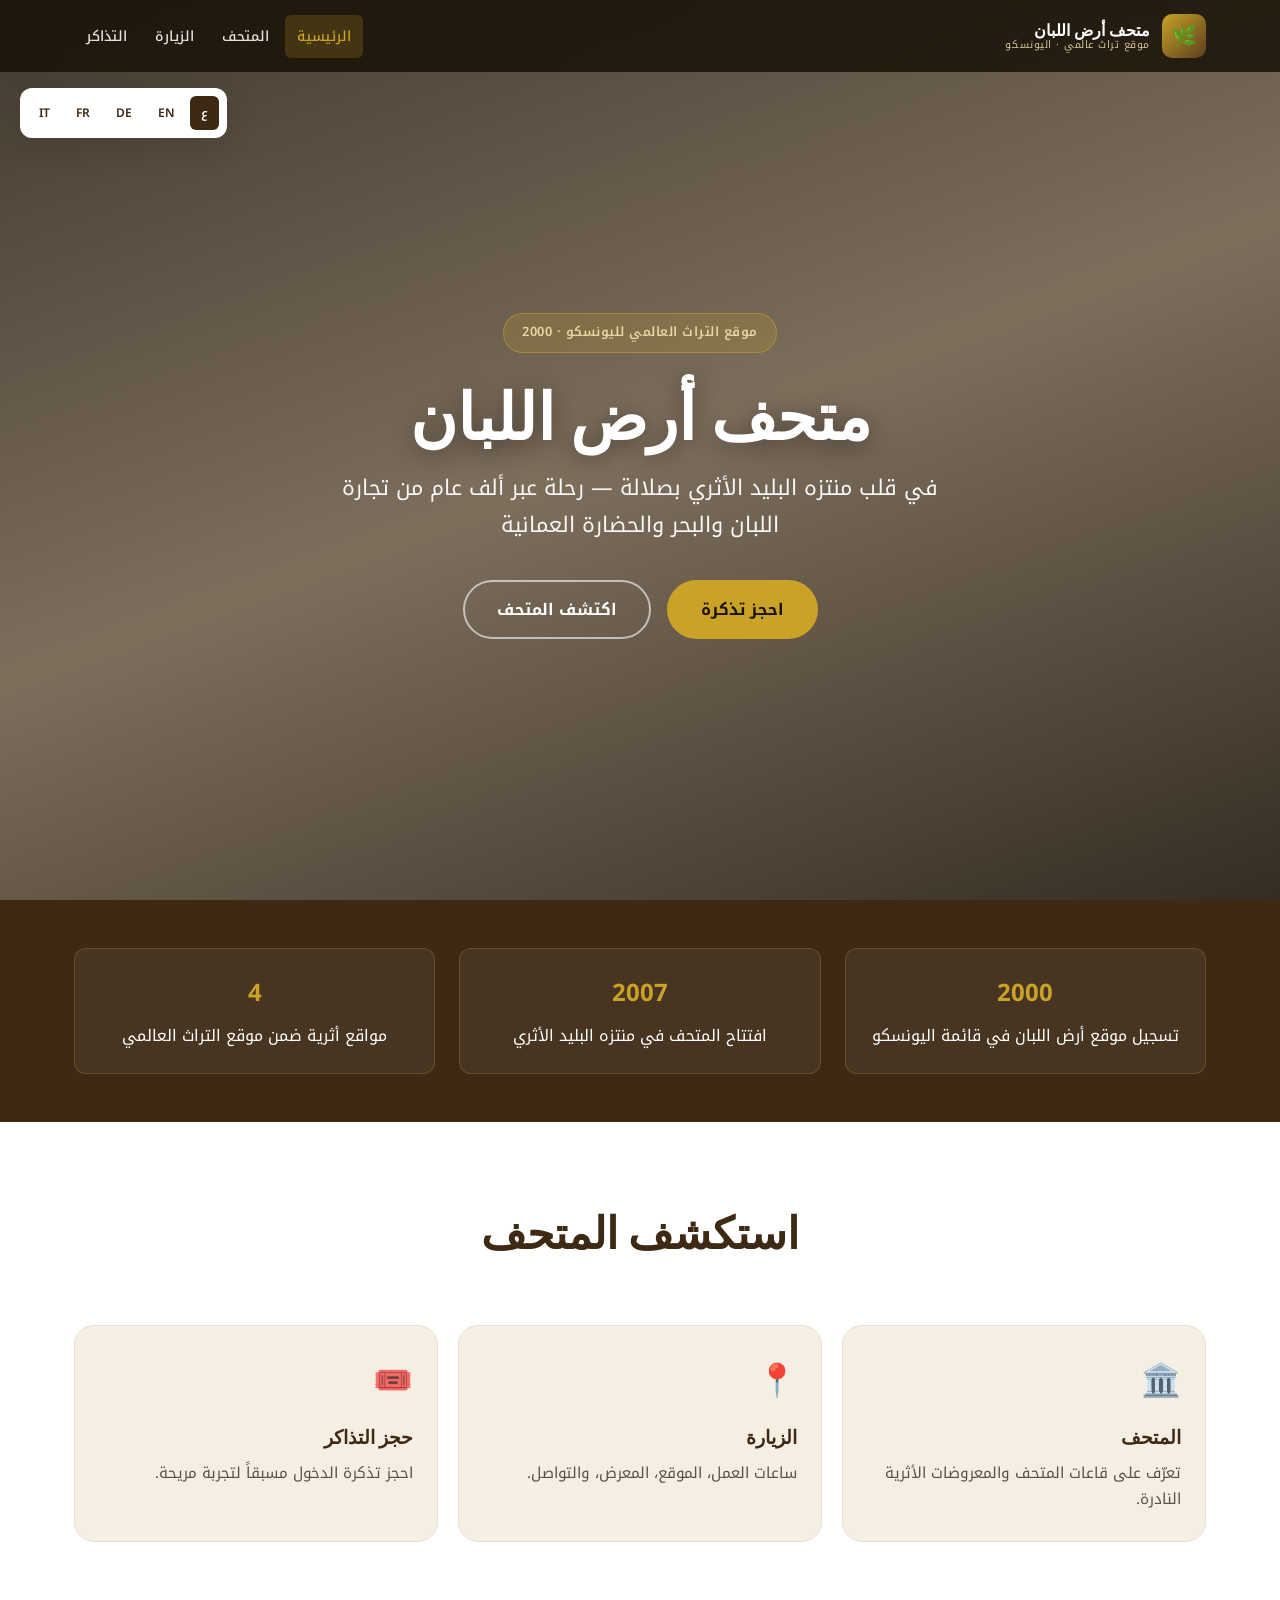
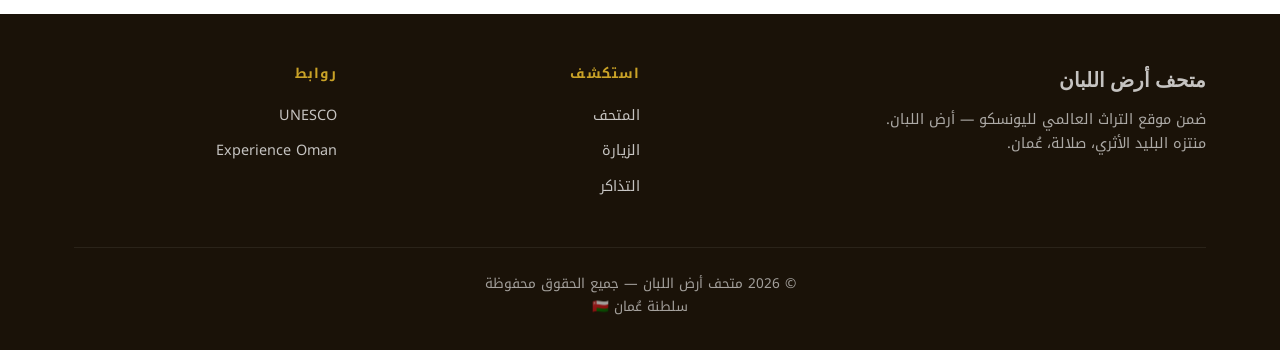
==== commit 8e269a5d: "Update index.html" ====
--- a/index.html
+++ b/index.html
@@ -92,7 +92,7 @@
                         <h3 data-i18n="home.card.visit">الزيارة</h3>
                         <p data-i18n="home.teaser.visit">ساعات العمل، الموقع، والتواصل.</p>
                     </a>
-                    <a href="tickets.html" class="home-card reveal home-card--accent">
+                    <a href="tickets.html" class="home-card reveal home-card--highlight">
                         <span class="home-card-icon" aria-hidden="true">🎟️</span>
                         <h3 data-i18n="home.card.tickets">حجز التذاكر</h3>
                         <p data-i18n="home.teaser.tickets">احجز تذكرة الدخول مسبقاً.</p>
--- a/style.css
+++ b/style.css
@@ -522,46 +522,6 @@
     font-size: 0.95rem;
 }
 
-/* Video */
-.video-section {
-    background: var(--color-deep);
-    color: var(--color-white);
-}
-
-.video-section .section-header h2,
-.video-section .section-header p {
-    color: var(--color-white);
-}
-
-.video-section .section-header p {
-    opacity: 0.8;
-}
-
-.video-container {
-    position: relative;
-    border-radius: var(--radius-lg);
-    overflow: hidden;
-    box-shadow: var(--shadow-lg);
-    aspect-ratio: 16/9;
-    max-width: 960px;
-    margin: 0 auto;
-}
-
-.video-container iframe {
-    position: absolute;
-    inset: 0;
-    width: 100%;
-    height: 100%;
-    border: 0;
-}
-
-.video-note {
-    text-align: center;
-    margin-top: 20px;
-    font-size: 0.85rem;
-    opacity: 0.65;
-}
-
 /* Gallery */
 .gallery {
     background: var(--color-white);
@@ -1161,51 +1121,6 @@
     height: 180px;
 }
 
-/* Video facade — loads YouTube only on tap */
-.video-facade {
-    display: block;
-    width: 100%;
-    height: 100%;
-    position: absolute;
-    inset: 0;
-    padding: 0;
-    border: 0;
-    cursor: pointer;
-    background: var(--color-deep);
-}
-
-.video-facade img {
-    width: 100%;
-    height: 100%;
-    object-fit: cover;
-}
-
-.video-facade-play {
-    position: absolute;
-    inset: 0;
-    display: flex;
-    align-items: center;
-    justify-content: center;
-    background: rgba(26, 18, 8, 0.45);
-    color: var(--color-white);
-    font-weight: 700;
-    font-size: 1rem;
-}
-
-.video-facade-play::before {
-    content: '▶';
-    margin-inline-end: 10px;
-    font-size: 1.25rem;
-}
-
-.video-container .video-iframe {
-    position: absolute;
-    inset: 0;
-    width: 100%;
-    height: 100%;
-    border: 0;
-}
-
 .map-lazy {
     min-height: 280px;
     background: var(--color-sand-dark);
@@ -1236,27 +1151,42 @@
 /* Tickets */
 .tickets-section {
     padding: 48px 0 80px;
-    background: var(--color-white);
+    background: var(--color-sand);
 }
 
 .tickets-layout {
     display: grid;
     grid-template-columns: 1fr 1.4fr;
-    gap: 40px;
+    gap: 24px;
     align-items: start;
 }
 
+.tickets-info {
+    background: var(--color-white);
+    padding: 28px;
+    border-radius: var(--radius-lg);
+    border-top: 4px solid var(--color-gold);
+    box-shadow: var(--shadow-sm);
+    transition: box-shadow var(--transition);
+}
+
+.tickets-info:hover {
+    box-shadow: var(--shadow-md);
+}
+
 .tickets-price-card {
-    background: var(--color-sand);
-    padding: 24px;
-    border-radius: var(--radius-lg);
+    background: transparent;
+    padding: 0 0 20px;
     margin-bottom: 20px;
+    border-bottom: 1px solid var(--color-sand-dark);
+    border-radius: 0;
 }
 
 .tickets-price-card h3 {
     color: var(--color-primary);
     margin-bottom: 8px;
-    font-size: 1rem;
+    font-size: 1.1rem;
+    font-family: var(--font-display);
 }
 
 .tickets-price-value {
@@ -1277,6 +1207,7 @@
     margin-bottom: 24px;
     color: var(--color-text-muted);
     font-size: 0.95rem;
+    line-height: 1.8;
 }
 
 .tickets-tips li {
@@ -1295,15 +1226,31 @@
 .tickets-info-link {
     width: 100%;
     text-align: center;
+    background: transparent;
+    color: var(--color-primary);
+    border-color: var(--color-primary);
+}
+
+.tickets-info-link:hover {
+    background: var(--color-sand);
+    border-color: var(--color-gold);
+    color: var(--color-primary);
 }
 
 .tickets-form {
-    background: var(--color-sand);
+    background: var(--color-white);
     padding: 28px;
     border-radius: var(--radius-lg);
+    border-top: 4px solid var(--color-gold);
+    box-shadow: var(--shadow-sm);
     display: flex;
     flex-direction: column;
     gap: 16px;
+    transition: box-shadow var(--transition);
+}
+
+.tickets-form:hover {
+    box-shadow: var(--shadow-md);
 }
 
 .tickets-form label {
@@ -1317,7 +1264,26 @@
 
 .tickets-form input,
 .tickets-form select,
-.tickets-form textarea,
+.tickets-form textarea {
+    padding: 12px 14px;
+    border: 1px solid var(--color-sand-dark);
+    border-radius: 8px;
+    font: inherit;
+    background: var(--color-white);
+    color: var(--color-text);
+    color-scheme: light;
+    width: 100%;
+    transition: border-color var(--transition), box-shadow var(--transition);
+}
+
+.tickets-form input:focus,
+.tickets-form select:focus,
+.tickets-form textarea:focus {
+    outline: none;
+    border-color: var(--color-gold);
+    box-shadow: 0 0 0 3px rgba(201, 162, 39, 0.2);
+}
+
 .contact-form input,
 .contact-form textarea {
     padding: 12px 14px;
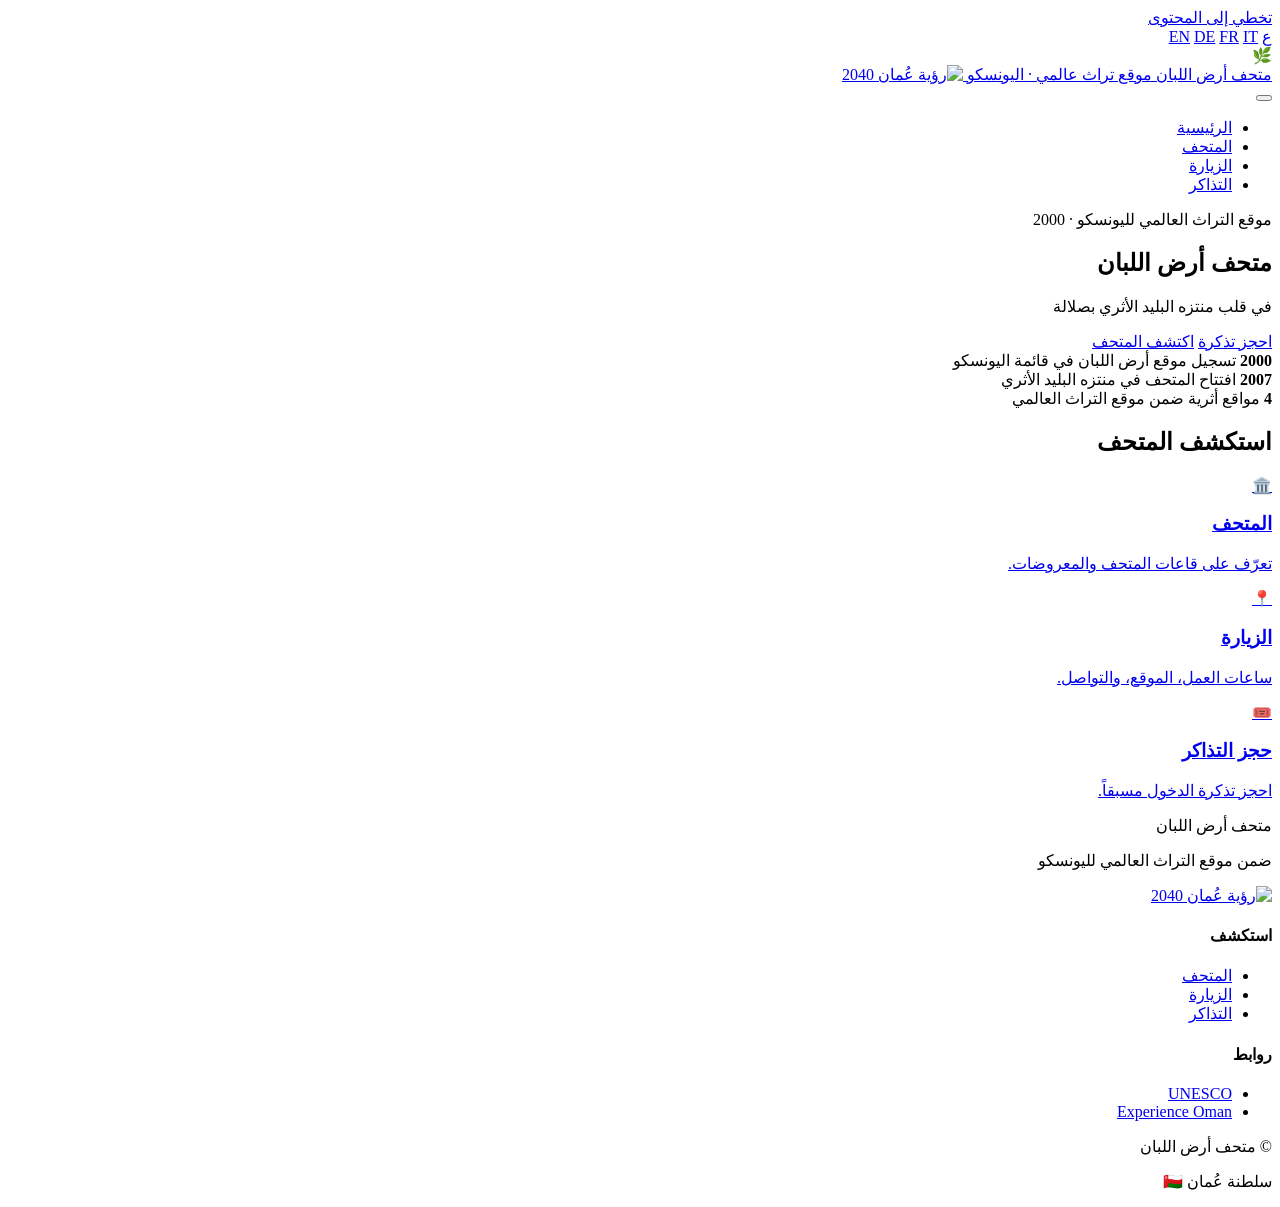
==== commit 84b4ac08: "Rename index[1].html to index.html" ====
--- a/index.html
+++ b/index.html
@@ -24,13 +24,18 @@
 
     <header class="navbar" role="banner">
         <div class="container">
-            <a href="index.html" class="logo">
+            <div class="site-brand">
                 <span class="logo-mark" aria-hidden="true">🌿</span>
-                <span class="logo-text">
-                    <span class="logo-title" data-i18n="logo.title">متحف أرض اللبان</span>
-                    <span class="logo-sub" data-i18n="logo.sub">موقع تراث عالمي · اليونسكو</span>
-                </span>
-            </a>
+                <div class="site-brand-col">
+                    <a href="index.html" class="logo logo--text">
+                        <span class="logo-title" data-i18n="logo.title">متحف أرض اللبان</span>
+                        <span class="logo-sub" data-i18n="logo.sub">موقع تراث عالمي · اليونسكو</span>
+                    </a>
+                    <a href="https://www.oman2040.om/?lang=ar" class="vision2040-badge" target="_blank" rel="noopener noreferrer">
+                        <img src="vision2040.png" class="vision2040-logo" alt="رؤية عُمان 2040" data-i18n-alt="vision2040.alt" width="180" height="48" loading="lazy" decoding="async">
+                    </a>
+                </div>
+            </div>
             <button class="nav-toggle" type="button" aria-expanded="false" aria-controls="main-nav">
                 <span></span><span></span><span></span>
             </button>
@@ -108,6 +113,9 @@
                 <div class="footer-brand">
                     <p class="logo-title" data-i18n="logo.title">متحف أرض اللبان</p>
                     <p data-i18n="footer.brand">ضمن موقع التراث العالمي لليونسكو</p>
+                    <a href="https://www.oman2040.om/?lang=ar" class="vision2040-badge vision2040-badge--footer" target="_blank" rel="noopener noreferrer">
+                        <img src="vision2040.png" class="vision2040-logo" alt="رؤية عُمان 2040" data-i18n-alt="vision2040.alt" width="200" height="54" loading="lazy" decoding="async">
+                    </a>
                 </div>
                 <div>
                     <h4 data-i18n="footer.explore">استكشف</h4>
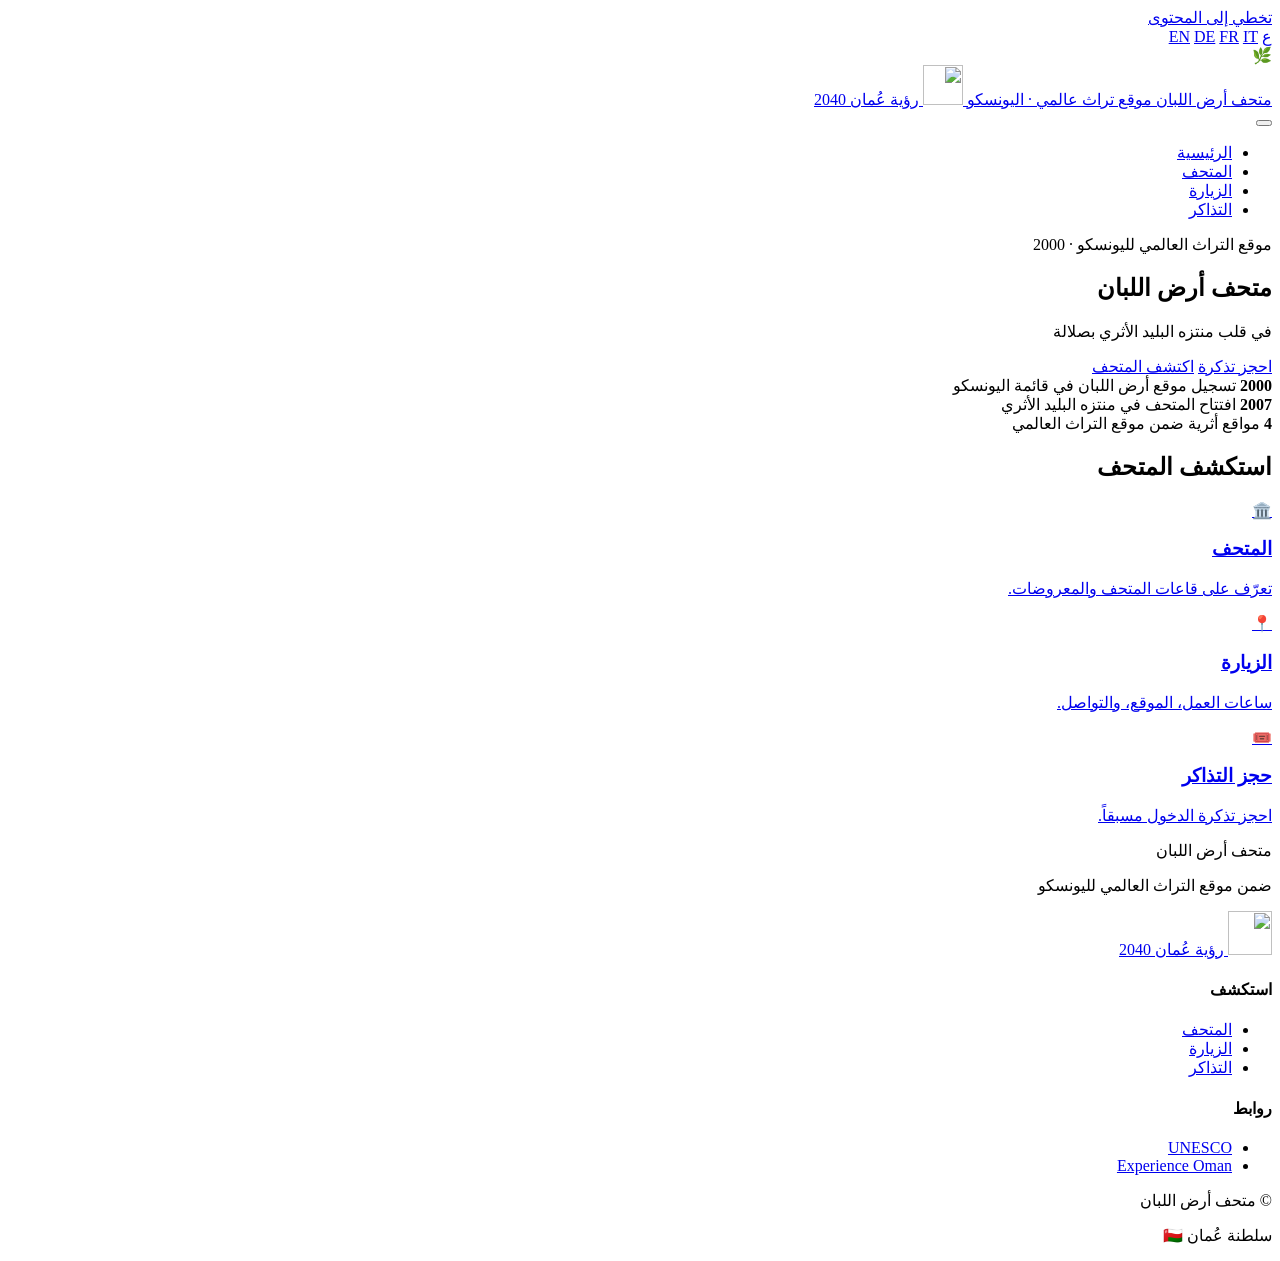
==== commit b566e6bb: "Rename index[1].html to index.html" ====
--- a/index.html
+++ b/index.html
@@ -32,7 +32,8 @@
                         <span class="logo-sub" data-i18n="logo.sub">موقع تراث عالمي · اليونسكو</span>
                     </a>
                     <a href="https://www.oman2040.om/?lang=ar" class="vision2040-badge" target="_blank" rel="noopener noreferrer">
-                        <img src="vision2040.png" class="vision2040-logo" alt="رؤية عُمان 2040" data-i18n-alt="vision2040.alt" width="180" height="48" loading="lazy" decoding="async">
+                        <img src="vision2040.png" class="vision2040-logo" alt="" width="40" height="40" loading="lazy" decoding="async" aria-hidden="true">
+                        <span class="vision2040-label" data-i18n="vision2040.label">رؤية عُمان 2040</span>
                     </a>
                 </div>
             </div>
@@ -54,10 +55,10 @@
     <main id="main">
         <section class="hero" aria-label="Home">
             <div class="hero-content">
-                <span class="hero-badge" data-i18n="hero.badge">موقع التراث العالمي لليونسكو · 2000</span>
-                <h1 data-i18n="hero.title">متحف أرض اللبان</h1>
-                <p class="hero-lead" data-i18n="hero.lead">في قلب منتزه البليد الأثري بصلالة</p>
-                <div class="hero-actions">
+                <span class="hero-badge hero-stagger" data-i18n="hero.badge">موقع التراث العالمي لليونسكو · 2000</span>
+                <h1 class="hero-stagger" data-i18n="hero.title">متحف أرض اللبان</h1>
+                <p class="hero-lead hero-stagger" data-i18n="hero.lead">في قلب منتزه البليد الأثري بصلالة</p>
+                <div class="hero-actions hero-stagger">
                     <a href="tickets.html" class="cta-btn cta-btn--primary" data-i18n="hero.cta.tickets">احجز تذكرة</a>
                     <a href="museum.html" class="cta-btn cta-btn--outline" data-i18n="hero.cta.museum">اكتشف المتحف</a>
                 </div>
@@ -114,7 +115,8 @@
                     <p class="logo-title" data-i18n="logo.title">متحف أرض اللبان</p>
                     <p data-i18n="footer.brand">ضمن موقع التراث العالمي لليونسكو</p>
                     <a href="https://www.oman2040.om/?lang=ar" class="vision2040-badge vision2040-badge--footer" target="_blank" rel="noopener noreferrer">
-                        <img src="vision2040.png" class="vision2040-logo" alt="رؤية عُمان 2040" data-i18n-alt="vision2040.alt" width="200" height="54" loading="lazy" decoding="async">
+                        <img src="vision2040.png" class="vision2040-logo" alt="" width="44" height="44" loading="lazy" decoding="async" aria-hidden="true">
+                        <span class="vision2040-label" data-i18n="vision2040.label">رؤية عُمان 2040</span>
                     </a>
                 </div>
                 <div>
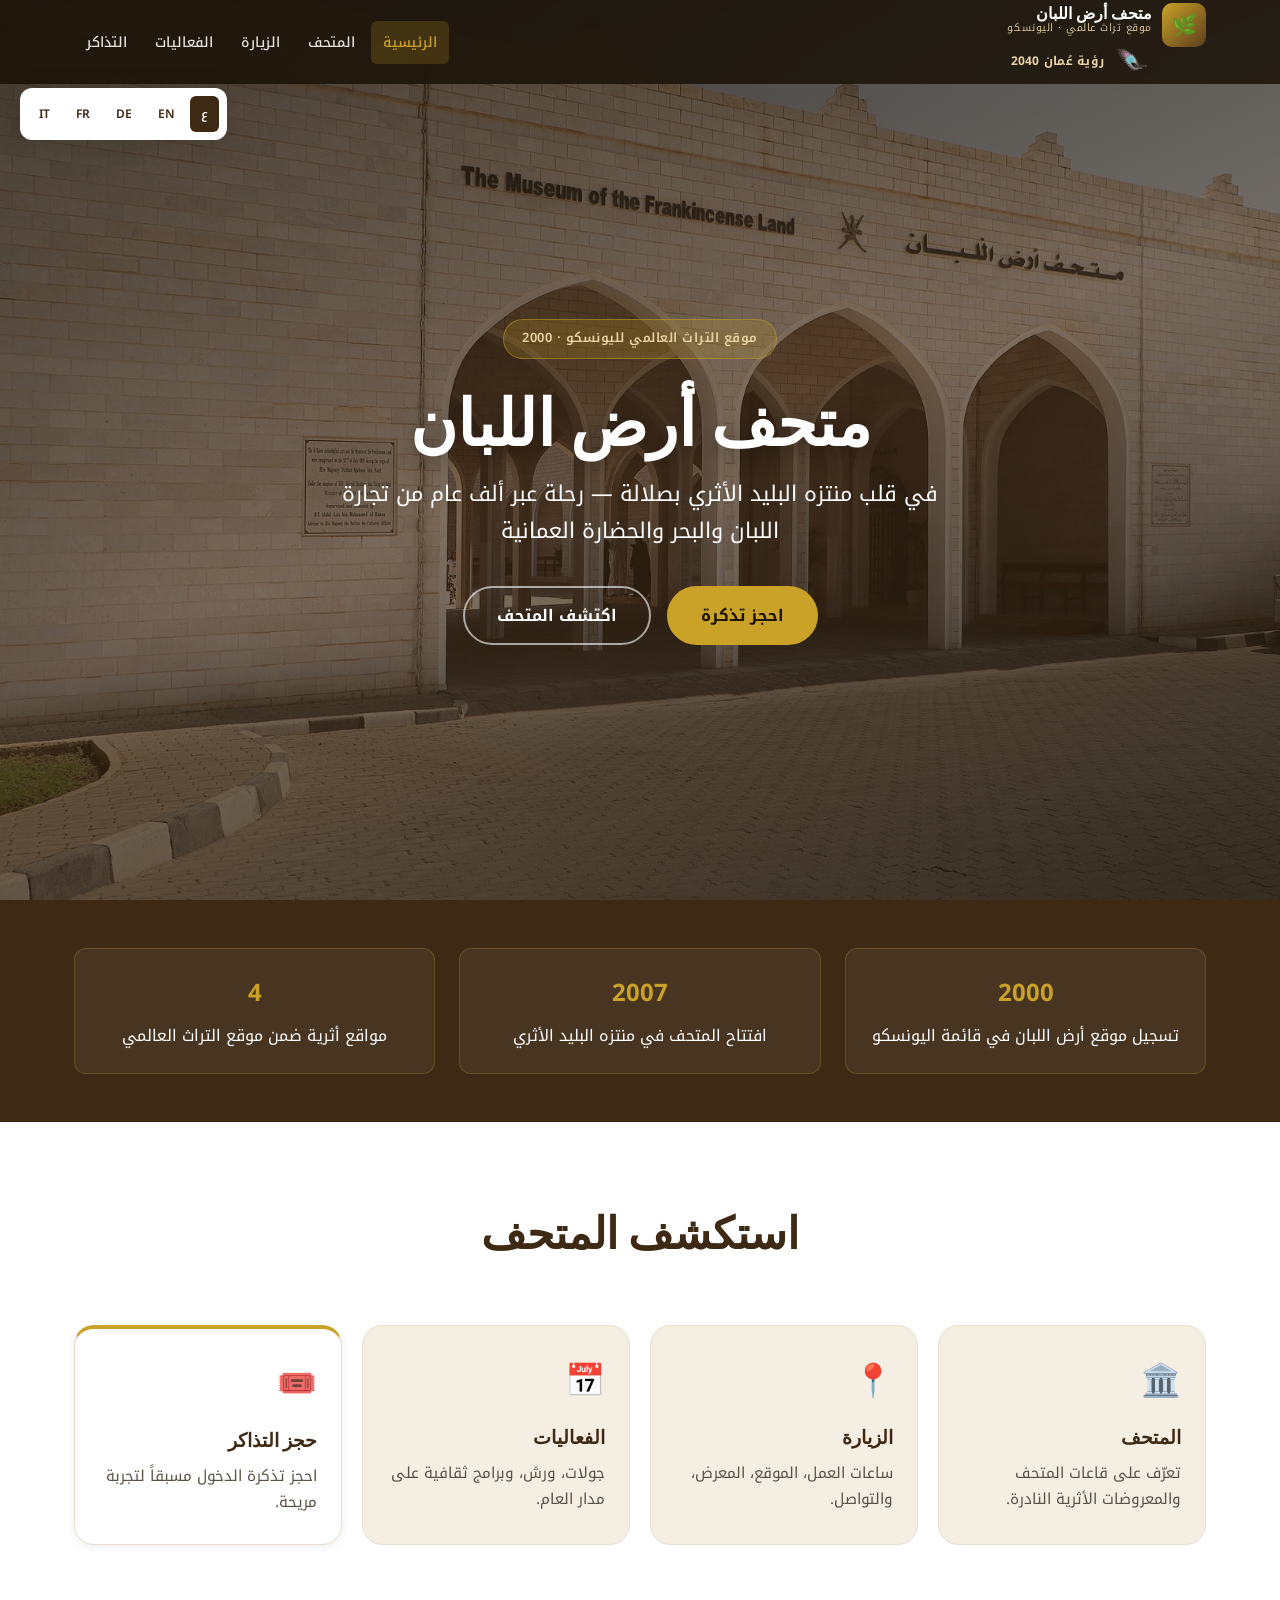
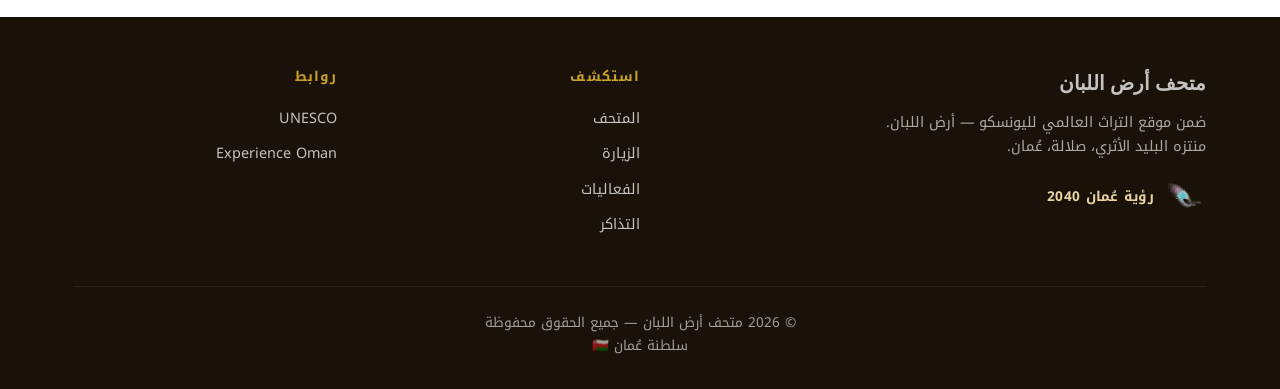
==== commit 89c2a692: "add website files" ====
--- a/index.html
+++ b/index.html
@@ -15,11 +15,11 @@
     <a href="#main" class="skip-link" data-i18n="skip">تخطي إلى المحتوى</a>
 
     <div class="language-toggle" role="group" aria-label="Language">
-        <a href="#" class="lang-btn active" data-lang="ar" aria-current="true">ع</a>
-        <a href="#" class="lang-btn" data-lang="en">EN</a>
-        <a href="#" class="lang-btn" data-lang="de">DE</a>
-        <a href="#" class="lang-btn" data-lang="fr">FR</a>
-        <a href="#" class="lang-btn" data-lang="it">IT</a>
+        <button type="button" class="lang-btn active" data-lang="ar" aria-current="true">ع</button>
+        <button type="button" class="lang-btn" data-lang="en">EN</button>
+        <button type="button" class="lang-btn" data-lang="de">DE</button>
+        <button type="button" class="lang-btn" data-lang="fr">FR</button>
+        <button type="button" class="lang-btn" data-lang="it">IT</button>
     </div>
 
     <header class="navbar" role="banner">
@@ -45,6 +45,7 @@
                     <li><a href="index.html" class="active" data-i18n="nav.home">الرئيسية</a></li>
                     <li><a href="museum.html" data-i18n="nav.museum">المتحف</a></li>
                     <li><a href="visit.html" data-i18n="nav.visit">الزيارة</a></li>
+                    <li><a href="events.html" data-i18n="nav.events">الفعاليات</a></li>
                     <li><a href="tickets.html" data-i18n="nav.tickets">التذاكر</a></li>
                 </ul>
             </nav>
@@ -98,6 +99,11 @@
                         <h3 data-i18n="home.card.visit">الزيارة</h3>
                         <p data-i18n="home.teaser.visit">ساعات العمل، الموقع، والتواصل.</p>
                     </a>
+                    <a href="events.html" class="home-card reveal">
+                        <span class="home-card-icon" aria-hidden="true">📅</span>
+                        <h3 data-i18n="home.card.events">الفعاليات</h3>
+                        <p data-i18n="home.teaser.events">جولات، ورش، وبرامج ثقافية.</p>
+                    </a>
                     <a href="tickets.html" class="home-card reveal home-card--highlight">
                         <span class="home-card-icon" aria-hidden="true">🎟️</span>
                         <h3 data-i18n="home.card.tickets">حجز التذاكر</h3>
@@ -124,6 +130,7 @@
                     <ul>
                         <li><a href="museum.html" data-i18n="nav.museum">المتحف</a></li>
                         <li><a href="visit.html" data-i18n="nav.visit">الزيارة</a></li>
+                        <li><a href="events.html" data-i18n="nav.events">الفعاليات</a></li>
                         <li><a href="tickets.html" data-i18n="nav.tickets">التذاكر</a></li>
                     </ul>
                 </div>
--- a/style.css
+++ b/style.css
@@ -0,0 +1,2333 @@
+/* Museum of the Land of Frankincense — Design System */
+
+*,
+*::before,
+*::after {
+    margin: 0;
+    padding: 0;
+    box-sizing: border-box;
+}
+
+:root {
+    --color-deep: #1a1208;
+    --color-primary: #3d2914;
+    --color-primary-light: #5c3d1e;
+    --color-gold: #c9a227;
+    --color-gold-light: #e8d5a3;
+    --color-sand: #f5efe3;
+    --color-sand-dark: #e8dfd0;
+    --color-text: #2c2416;
+    --color-text-muted: #5a5044;
+    --color-white: #ffffff;
+    --font-arabic: 'Noto Kufi Arabic', 'Segoe UI', sans-serif;
+    --font-display: 'Playfair Display', Georgia, serif;
+    --font-body: 'Source Sans 3', 'Segoe UI', sans-serif;
+    --shadow-sm: 0 2px 8px rgba(26, 18, 8, 0.08);
+    --shadow-md: 0 8px 32px rgba(26, 18, 8, 0.12);
+    --shadow-lg: 0 16px 48px rgba(26, 18, 8, 0.18);
+    --radius: 12px;
+    --radius-lg: 20px;
+    --transition: 0.3s cubic-bezier(0.4, 0, 0.2, 1);
+    --ease-out-expo: cubic-bezier(0.16, 1, 0.3, 1);
+    --ease-spring: cubic-bezier(0.34, 1.56, 0.64, 1);
+    --nav-height: 84px;
+}
+
+html {
+    scroll-behavior: smooth;
+}
+
+body {
+    font-family: var(--font-arabic);
+    line-height: 1.7;
+    color: var(--color-text);
+    background: var(--color-sand);
+    overflow-x: hidden;
+}
+
+body.is-loaded {
+    animation: pageFadeIn 0.5s var(--ease-out-expo) both;
+}
+
+body.lang-ltr {
+    font-family: var(--font-body);
+}
+
+img {
+    max-width: 100%;
+    height: auto;
+    display: block;
+}
+
+a {
+    color: var(--color-primary);
+    transition: color var(--transition);
+}
+
+a:hover {
+    color: var(--color-gold);
+}
+
+.container {
+    max-width: 1180px;
+    margin: 0 auto;
+    padding: 0 24px;
+}
+
+/* Skip link */
+.skip-link {
+    position: absolute;
+    top: -100px;
+    left: 50%;
+    transform: translateX(-50%);
+    background: var(--color-gold);
+    color: var(--color-deep);
+    padding: 10px 20px;
+    border-radius: 0 0 8px 8px;
+    z-index: 10000;
+    font-weight: 700;
+    text-decoration: none;
+}
+
+.skip-link:focus {
+    top: 0;
+}
+
+/* Language toggle */
+.language-toggle {
+    position: fixed;
+    top: 88px;
+    left: 20px;
+    z-index: 1001;
+    display: flex;
+    flex-wrap: wrap;
+    gap: 4px;
+    background: var(--color-white);
+    padding: 8px;
+    border-radius: var(--radius);
+    box-shadow: var(--shadow-md);
+    max-width: calc(100vw - 40px);
+}
+
+html[dir="ltr"] .language-toggle {
+    left: auto;
+    right: 20px;
+}
+
+.lang-btn {
+    padding: 6px 10px;
+    text-decoration: none;
+    color: var(--color-primary);
+    background: transparent;
+    border-radius: 6px;
+    font-family: inherit;
+    font-size: 0.75rem;
+    font-weight: 600;
+    border: 1px solid transparent;
+    cursor: pointer;
+    transition: var(--transition);
+    white-space: nowrap;
+}
+
+.lang-btn.active,
+.lang-btn:hover {
+    background: var(--color-primary);
+    color: var(--color-white);
+}
+
+/* Navigation */
+.navbar {
+    position: fixed;
+    top: 0;
+    left: 0;
+    right: 0;
+    z-index: 1000;
+    height: var(--nav-height);
+    background: rgba(26, 18, 8, 0.85);
+    backdrop-filter: blur(12px);
+    -webkit-backdrop-filter: blur(12px);
+    transition: background var(--transition), box-shadow var(--transition), transform 0.6s var(--ease-out-expo);
+}
+
+body.is-loaded .navbar {
+    animation: navSlideDown 0.7s var(--ease-out-expo) both;
+}
+
+.navbar--scrolled {
+    background: rgba(26, 18, 8, 0.96);
+    box-shadow: var(--shadow-md);
+}
+
+.navbar .container {
+    display: flex;
+    align-items: center;
+    justify-content: space-between;
+    height: 100%;
+    gap: 16px;
+}
+
+.logo {
+    display: flex;
+    align-items: center;
+    gap: 12px;
+    text-decoration: none;
+    color: var(--color-white);
+    flex-shrink: 0;
+}
+
+.site-brand {
+    display: flex;
+    align-items: flex-start;
+    gap: 10px;
+    flex-shrink: 0;
+    max-width: min(320px, 55vw);
+}
+
+.site-brand-col {
+    display: flex;
+    flex-direction: column;
+    align-items: flex-start;
+    gap: 6px;
+    min-width: 0;
+}
+
+.logo.logo--text {
+    flex-direction: column;
+    align-items: flex-start;
+    gap: 0;
+    line-height: 1.2;
+}
+
+.vision2040-badge {
+    display: inline-flex;
+    align-items: center;
+    gap: 8px;
+    padding: 0;
+    background: transparent;
+    border: none;
+    border-radius: 0;
+    box-shadow: none;
+    text-decoration: none;
+    transition: opacity var(--transition), transform var(--transition);
+}
+
+.vision2040-badge:hover {
+    opacity: 0.92;
+    transform: translateY(-1px);
+}
+
+.vision2040-badge:hover .vision2040-label {
+    color: var(--color-white);
+}
+
+.vision2040-logo {
+    display: block;
+    flex-shrink: 0;
+    width: 40px;
+    height: 40px;
+    object-fit: cover;
+    object-position: left center;
+}
+
+.vision2040-label {
+    font-size: 0.75rem;
+    font-weight: 700;
+    line-height: 1.2;
+    color: var(--color-gold-light);
+    letter-spacing: 0.02em;
+}
+
+.vision2040-badge--footer {
+    margin-top: 16px;
+    background: transparent;
+}
+
+.vision2040-badge--footer .vision2040-logo {
+    width: 44px;
+    height: 44px;
+}
+
+.vision2040-badge--footer .vision2040-label {
+    font-size: 0.85rem;
+}
+
+.logo-mark {
+    width: 44px;
+    height: 44px;
+    border-radius: 10px;
+    background: linear-gradient(135deg, var(--color-gold), var(--color-primary-light));
+    display: flex;
+    align-items: center;
+    justify-content: center;
+    font-size: 1.25rem;
+}
+
+.logo-text {
+    display: flex;
+    flex-direction: column;
+    line-height: 1.2;
+}
+
+.logo-title {
+    font-family: var(--font-display);
+    font-size: 1rem;
+    font-weight: 700;
+    color: var(--color-white);
+}
+
+.logo-sub {
+    font-size: 0.65rem;
+    color: var(--color-gold-light);
+    opacity: 0.9;
+    letter-spacing: 0.05em;
+    text-transform: uppercase;
+}
+
+.nav-toggle {
+    display: none;
+    flex-direction: column;
+    justify-content: center;
+    gap: 5px;
+    width: 44px;
+    height: 44px;
+    background: transparent;
+    border: 1px solid rgba(255, 255, 255, 0.3);
+    border-radius: 8px;
+    cursor: pointer;
+    padding: 10px;
+}
+
+.nav-toggle span {
+    display: block;
+    height: 2px;
+    background: var(--color-white);
+    border-radius: 2px;
+    transition: var(--transition);
+}
+
+.nav-toggle.is-active span:nth-child(1) {
+    transform: translateY(7px) rotate(45deg);
+}
+
+.nav-toggle.is-active span:nth-child(2) {
+    opacity: 0;
+}
+
+.nav-toggle.is-active span:nth-child(3) {
+    transform: translateY(-7px) rotate(-45deg);
+}
+
+.nav-links {
+    display: flex;
+    list-style: none;
+    gap: 4px;
+    align-items: center;
+}
+
+.nav-links a {
+    color: rgba(255, 255, 255, 0.88);
+    text-decoration: none;
+    font-size: 0.875rem;
+    font-weight: 500;
+    padding: 8px 12px;
+    border-radius: 6px;
+    transition: var(--transition);
+}
+
+.nav-links a:hover,
+.nav-links a.active {
+    color: var(--color-white);
+    background: rgba(201, 162, 39, 0.2);
+}
+
+.nav-overlay {
+    display: none;
+}
+
+/* Hero */
+.hero {
+    min-height: 100vh;
+    min-height: 100dvh;
+    display: flex;
+    align-items: center;
+    justify-content: center;
+    text-align: center;
+    color: var(--color-white);
+    position: relative;
+    padding: calc(var(--nav-height) + 60px) 24px 80px;
+    overflow: hidden;
+}
+
+.hero::before {
+    content: '';
+    position: absolute;
+    inset: -8%;
+    background:
+        linear-gradient(160deg, rgba(26, 18, 8, 0.82) 0%, rgba(61, 41, 20, 0.65) 50%, rgba(26, 18, 8, 0.88) 100%),
+        url('images/entrata.jpg') center/cover no-repeat;
+    z-index: 0;
+    animation: heroKenBurns 22s ease-in-out infinite alternate;
+    will-change: transform;
+}
+
+.hero-badge {
+    display: inline-flex;
+    align-items: center;
+    gap: 8px;
+    background: rgba(201, 162, 39, 0.2);
+    border: 1px solid rgba(201, 162, 39, 0.5);
+    padding: 8px 18px;
+    border-radius: 50px;
+    font-size: 0.8rem;
+    font-weight: 600;
+    letter-spacing: 0.04em;
+    margin-bottom: 24px;
+    color: var(--color-gold-light);
+}
+
+.hero-content {
+    position: relative;
+    z-index: 2;
+    max-width: 820px;
+}
+
+.hero h1 {
+    font-family: var(--font-display);
+    font-size: clamp(2.25rem, 6vw, 4rem);
+    font-weight: 700;
+    line-height: 1.15;
+    margin-bottom: 20px;
+    text-shadow: 0 4px 24px rgba(0, 0, 0, 0.4);
+}
+
+.hero-lead {
+    font-size: clamp(1rem, 2.5vw, 1.35rem);
+    opacity: 0.95;
+    margin-bottom: 36px;
+    max-width: 600px;
+    margin-left: auto;
+    margin-right: auto;
+}
+
+.hero-actions {
+    display: flex;
+    flex-wrap: wrap;
+    gap: 16px;
+    justify-content: center;
+}
+
+.cta-btn {
+    display: inline-flex;
+    align-items: center;
+    justify-content: center;
+    padding: 14px 32px;
+    border-radius: 50px;
+    font-size: 1rem;
+    font-weight: 700;
+    cursor: pointer;
+    text-decoration: none;
+    transition: var(--transition);
+    border: 2px solid transparent;
+}
+
+.cta-btn--primary {
+    background: var(--color-gold);
+    color: var(--color-deep);
+    border-color: var(--color-gold);
+    position: relative;
+    overflow: hidden;
+}
+
+.cta-btn--primary::after {
+    content: '';
+    position: absolute;
+    inset: 0;
+    background: linear-gradient(105deg, transparent 40%, rgba(255, 255, 255, 0.35) 50%, transparent 60%);
+    transform: translateX(-120%);
+    transition: transform 0.6s ease;
+}
+
+.cta-btn--primary:hover::after {
+    transform: translateX(120%);
+}
+
+.cta-btn--primary:hover {
+    background: var(--color-gold-light);
+    transform: translateY(-2px);
+    box-shadow: var(--shadow-lg);
+}
+
+.cta-btn--outline {
+    background: transparent;
+    color: var(--color-white);
+    border-color: rgba(255, 255, 255, 0.6);
+}
+
+.cta-btn--outline:hover {
+    background: rgba(255, 255, 255, 0.12);
+    border-color: var(--color-white);
+}
+
+/* Section common */
+section {
+    padding: 96px 0;
+}
+
+.section-header {
+    text-align: center;
+    max-width: 680px;
+    margin: 0 auto 56px;
+}
+
+.section-header h2 {
+    font-family: var(--font-display);
+    font-size: clamp(1.75rem, 4vw, 2.75rem);
+    color: var(--color-primary);
+    margin-bottom: 16px;
+}
+
+.section-header p {
+    color: var(--color-text-muted);
+    font-size: 1.05rem;
+}
+
+.section-tag {
+    display: inline-block;
+    font-size: 0.75rem;
+    font-weight: 700;
+    letter-spacing: 0.12em;
+    text-transform: uppercase;
+    color: var(--color-gold);
+    margin-bottom: 12px;
+}
+
+/* UNESCO strip */
+.unesco-strip {
+    background: var(--color-primary);
+    color: var(--color-white);
+    padding: 48px 0;
+}
+
+.unesco-grid {
+    display: grid;
+    grid-template-columns: repeat(auto-fit, minmax(220px, 1fr));
+    gap: 24px;
+}
+
+.unesco-card {
+    text-align: center;
+    padding: 24px;
+    border-radius: var(--radius);
+    background: rgba(255, 255, 255, 0.06);
+    border: 1px solid rgba(201, 162, 39, 0.25);
+    opacity: 0;
+    transform: translateY(20px);
+    transition: opacity 0.6s ease, transform 0.6s ease;
+}
+
+.unesco-card.is-visible {
+    opacity: 1;
+    transform: translateY(0);
+}
+
+.unesco-card strong {
+    display: block;
+    font-size: 1.5rem;
+    color: var(--color-gold);
+    margin-bottom: 8px;
+    transition: transform 0.4s var(--ease-spring);
+}
+
+.unesco-card.is-visible strong {
+    animation: countPop 0.6s var(--ease-spring) both;
+}
+
+.unesco-card:hover strong {
+    transform: scale(1.08);
+}
+
+/* About */
+.about {
+    background: var(--color-white);
+}
+
+.about-content {
+    display: grid;
+    grid-template-columns: 1fr 1fr;
+    gap: 56px;
+    align-items: center;
+}
+
+.about-text p {
+    margin-bottom: 18px;
+    color: var(--color-text-muted);
+}
+
+.about-text h3 {
+    color: var(--color-primary);
+    margin: 28px 0 16px;
+    font-size: 1.15rem;
+}
+
+.features {
+    list-style: none;
+}
+
+.features li {
+    padding: 10px 0;
+    padding-inline-start: 28px;
+    position: relative;
+    color: var(--color-text-muted);
+}
+
+.features li::before {
+    content: '';
+    position: absolute;
+    inset-inline-start: 0;
+    top: 50%;
+    transform: translateY(-50%);
+    width: 8px;
+    height: 8px;
+    background: var(--color-gold);
+    border-radius: 50%;
+}
+
+.about-image img {
+    border-radius: var(--radius-lg);
+    box-shadow: var(--shadow-lg);
+    width: 100%;
+    aspect-ratio: 4/3;
+    object-fit: cover;
+}
+
+/* Halls */
+.halls {
+    background: var(--color-sand);
+}
+
+.halls-grid {
+    display: grid;
+    grid-template-columns: repeat(auto-fit, minmax(300px, 1fr));
+    gap: 28px;
+    align-items: start;
+}
+
+.hall-card {
+    background: var(--color-white);
+    border-radius: var(--radius-lg);
+    overflow: hidden;
+    box-shadow: var(--shadow-sm);
+    transition: transform 0.45s var(--ease-out-expo), box-shadow var(--transition);
+}
+
+.hall-card.is-visible {
+    opacity: 1;
+    transform: translateY(0);
+}
+
+.hall-card:hover {
+    transform: translateY(-8px);
+    box-shadow: var(--shadow-md);
+}
+
+.hall-card:hover img {
+    transform: scale(1.06);
+}
+
+.hall-card img {
+    width: 100%;
+    height: 200px;
+    object-fit: cover;
+    transition: transform 0.6s var(--ease-out-expo);
+}
+
+.hall-card-body {
+    padding: 28px;
+}
+
+.hall-card h3 {
+    color: var(--color-primary);
+    margin-bottom: 12px;
+    font-family: var(--font-display);
+}
+
+.hall-card .hall-intro {
+    color: var(--color-text-muted);
+    font-size: 0.95rem;
+    margin-bottom: 16px;
+}
+
+.hall-sections {
+    list-style: none;
+    padding: 0;
+    margin: 0;
+    display: flex;
+    flex-direction: column;
+    gap: 12px;
+}
+
+.hall-sections li {
+    padding-top: 12px;
+    border-top: 1px solid rgba(61, 41, 20, 0.12);
+}
+
+.hall-sections li:first-child {
+    padding-top: 0;
+    border-top: none;
+}
+
+.hall-sections strong {
+    display: block;
+    color: var(--color-primary);
+    font-size: 0.92rem;
+    margin-bottom: 4px;
+}
+
+.hall-sections span {
+    display: block;
+    color: var(--color-text-muted);
+    font-size: 0.88rem;
+    line-height: 1.45;
+}
+
+.hall-card p {
+    color: var(--color-text-muted);
+    font-size: 0.95rem;
+}
+
+/* Gallery */
+.gallery {
+    background: var(--color-white);
+}
+
+.gallery-grid {
+    display: grid;
+    grid-template-columns: repeat(auto-fill, minmax(280px, 1fr));
+    gap: 20px;
+}
+
+.gallery-item {
+    position: relative;
+    border-radius: var(--radius);
+    overflow: hidden;
+    box-shadow: var(--shadow-sm);
+    opacity: 0;
+    transform: translateY(16px);
+    transition: opacity 0.5s ease, transform 0.5s ease, box-shadow var(--transition);
+}
+
+.gallery-item.is-visible {
+    opacity: 1;
+    transform: translateY(0);
+}
+
+.gallery-item:hover {
+    box-shadow: var(--shadow-md);
+}
+
+.gallery-item img {
+    width: 100%;
+    height: 220px;
+    object-fit: cover;
+    transition: transform 0.5s ease;
+}
+
+.gallery-item:hover img {
+    transform: scale(1.05);
+}
+
+.gallery-item figcaption {
+    padding: 16px;
+    background: var(--color-sand);
+    font-weight: 600;
+    color: var(--color-primary);
+    font-size: 0.9rem;
+}
+
+.gallery-credit {
+    text-align: center;
+    margin-top: 24px;
+    font-size: 0.8rem;
+    color: var(--color-text-muted);
+}
+
+/* Exhibits */
+.exhibits {
+    background: var(--color-sand);
+}
+
+.exhibits-detailed {
+    display: flex;
+    flex-direction: column;
+    gap: 32px;
+}
+
+.exhibit-detailed-card {
+    background: var(--color-white);
+    border-radius: var(--radius-lg);
+    overflow: hidden;
+    box-shadow: var(--shadow-sm);
+    opacity: 0;
+    transform: translateY(20px);
+    transition: opacity 0.5s ease, transform 0.5s ease;
+}
+
+.exhibit-detailed-card.is-visible {
+    opacity: 1;
+    transform: translateY(0);
+}
+
+.exhibit-detail-header {
+    display: flex;
+    flex-wrap: wrap;
+    align-items: center;
+    justify-content: space-between;
+    gap: 12px;
+    padding: 24px 28px;
+    background: linear-gradient(135deg, var(--color-primary), var(--color-primary-light));
+    color: var(--color-white);
+}
+
+.exhibit-detail-header h3 {
+    font-family: var(--font-display);
+    font-size: 1.25rem;
+}
+
+.period {
+    background: rgba(201, 162, 39, 0.25);
+    color: var(--color-gold-light);
+    padding: 6px 14px;
+    border-radius: 50px;
+    font-size: 0.8rem;
+    font-weight: 600;
+}
+
+.exhibit-detail-content {
+    display: grid;
+    grid-template-columns: 280px 1fr;
+    gap: 32px;
+    padding: 28px;
+}
+
+.exhibit-detail-image img {
+    border-radius: var(--radius);
+    width: 100%;
+    aspect-ratio: 4/3;
+    object-fit: cover;
+}
+
+.exhibit-detail-text p {
+    margin-bottom: 14px;
+    color: var(--color-text-muted);
+}
+
+.exhibit-detail-text strong {
+    color: var(--color-primary);
+}
+
+.exhibit-details {
+    margin-top: 16px;
+    padding-inline-start: 20px;
+    color: var(--color-text-muted);
+}
+
+.exhibit-details li {
+    margin-bottom: 8px;
+}
+
+/* Map */
+.map-section {
+    background: var(--color-white);
+}
+
+.map-wrapper {
+    display: grid;
+    grid-template-columns: 1.4fr 1fr;
+    gap: 32px;
+    align-items: start;
+}
+
+.map-container {
+    border-radius: var(--radius-lg);
+    overflow: hidden;
+    box-shadow: var(--shadow-md);
+    min-height: 400px;
+}
+
+.map-container iframe {
+    width: 100%;
+    height: 100%;
+    min-height: 400px;
+    border: 0;
+    display: block;
+}
+
+.map-info {
+    background: var(--color-sand);
+    padding: 32px;
+    border-radius: var(--radius-lg);
+    border-inline-start: 4px solid var(--color-gold);
+}
+
+.map-info h3 {
+    color: var(--color-primary);
+    margin-bottom: 20px;
+    font-family: var(--font-display);
+}
+
+.map-info p {
+    margin-bottom: 14px;
+    color: var(--color-text-muted);
+}
+
+.map-info strong {
+    color: var(--color-primary);
+}
+
+.map-link {
+    display: inline-flex;
+    margin-top: 16px;
+    font-weight: 600;
+}
+
+/* Visiting */
+.visiting {
+    background: var(--color-sand);
+}
+
+.visiting-grid {
+    display: grid;
+    grid-template-columns: repeat(auto-fit, minmax(260px, 1fr));
+    gap: 24px;
+}
+
+.visit-card {
+    background: var(--color-white);
+    padding: 28px;
+    border-radius: var(--radius-lg);
+    border-top: 4px solid var(--color-gold);
+    box-shadow: var(--shadow-sm);
+    opacity: 0;
+    transform: translateY(16px);
+    transition: opacity 0.5s ease, transform 0.5s ease, box-shadow var(--transition);
+}
+
+.visit-card.is-visible {
+    opacity: 1;
+    transform: translateY(0);
+}
+
+.visit-card:hover {
+    box-shadow: var(--shadow-md);
+}
+
+.visit-card-icon {
+    font-size: 1.75rem;
+    margin-bottom: 12px;
+}
+
+.visit-card h3 {
+    color: var(--color-primary);
+    font-size: 1.1rem;
+    margin-bottom: 12px;
+}
+
+.visit-card p {
+    color: var(--color-text-muted);
+    font-size: 0.95rem;
+    line-height: 1.8;
+}
+
+/* Contact */
+.contact {
+    background: var(--color-white);
+}
+
+.contact-content {
+    display: grid;
+    grid-template-columns: 1fr 1fr;
+    gap: 48px;
+}
+
+.contact-info h3 {
+    color: var(--color-primary);
+    margin-bottom: 20px;
+    font-family: var(--font-display);
+}
+
+.contact-info p {
+    margin-bottom: 12px;
+    color: var(--color-text-muted);
+}
+
+.contact-info a {
+    font-weight: 600;
+}
+
+.social-links {
+    display: flex;
+    flex-wrap: wrap;
+    gap: 10px;
+    margin-top: 20px;
+}
+
+.social-btn {
+    display: inline-flex;
+    padding: 10px 18px;
+    background: var(--color-primary);
+    color: var(--color-white);
+    text-decoration: none;
+    border-radius: 8px;
+    font-size: 0.875rem;
+    font-weight: 600;
+    transition: var(--transition);
+}
+
+.social-btn:hover {
+    background: var(--color-gold);
+    color: var(--color-deep);
+}
+
+.contact-form {
+    background: var(--color-sand);
+    padding: 32px;
+    border-radius: var(--radius-lg);
+}
+
+.contact-form h3 {
+    color: var(--color-primary);
+    margin-bottom: 20px;
+    font-family: var(--font-display);
+}
+
+.contact-form input,
+.contact-form textarea {
+    width: 100%;
+    padding: 14px 16px;
+    margin-bottom: 14px;
+    border: 1px solid var(--color-sand-dark);
+    border-radius: 8px;
+    font-size: 1rem;
+    font-family: inherit;
+    background: var(--color-white);
+    transition: border-color var(--transition), box-shadow var(--transition);
+}
+
+.contact-form input:focus,
+.contact-form textarea:focus {
+    outline: none;
+    border-color: var(--color-gold);
+    box-shadow: 0 0 0 3px rgba(201, 162, 39, 0.2);
+}
+
+.submit-btn {
+    width: 100%;
+    padding: 14px;
+    background: var(--color-primary);
+    color: var(--color-white);
+    border: none;
+    border-radius: 8px;
+    font-size: 1rem;
+    font-weight: 700;
+    cursor: pointer;
+    font-family: inherit;
+    transition: var(--transition);
+}
+
+.submit-btn:hover {
+    background: var(--color-gold);
+    color: var(--color-deep);
+}
+
+.form-status {
+    margin-top: 12px;
+    padding: 12px;
+    background: rgba(201, 162, 39, 0.15);
+    border-radius: 8px;
+    color: var(--color-primary);
+    font-size: 0.9rem;
+}
+
+/* Footer */
+.footer {
+    background: var(--color-deep);
+    color: rgba(255, 255, 255, 0.85);
+    padding: 48px 0 32px;
+}
+
+.footer-grid {
+    display: grid;
+    grid-template-columns: 2fr 1fr 1fr;
+    gap: 40px;
+    margin-bottom: 40px;
+}
+
+.footer-brand .logo-title {
+    font-size: 1.25rem;
+    margin-bottom: 12px;
+}
+
+.footer-brand p {
+    font-size: 0.9rem;
+    opacity: 0.75;
+    max-width: 320px;
+}
+
+.footer h4 {
+    color: var(--color-gold);
+    font-size: 0.85rem;
+    letter-spacing: 0.08em;
+    text-transform: uppercase;
+    margin-bottom: 16px;
+}
+
+.footer ul {
+    list-style: none;
+}
+
+.footer ul li {
+    margin-bottom: 8px;
+}
+
+.footer ul a {
+    color: rgba(255, 255, 255, 0.75);
+    text-decoration: none;
+    font-size: 0.9rem;
+}
+
+.footer ul a:hover {
+    color: var(--color-gold-light);
+}
+
+.footer-bottom {
+    border-top: 1px solid rgba(255, 255, 255, 0.1);
+    padding-top: 24px;
+    text-align: center;
+    font-size: 0.85rem;
+    opacity: 0.7;
+}
+
+/* Lightbox */
+#lightbox {
+    position: fixed;
+    inset: 0;
+    z-index: 2000;
+    display: flex;
+    align-items: center;
+    justify-content: center;
+    padding: 24px;
+}
+
+#lightbox.is-opening .lightbox-backdrop {
+    animation: fadeIn 0.35s ease both;
+}
+
+#lightbox.is-opening .lightbox-content {
+    animation: lightboxZoomIn 0.45s var(--ease-out-expo) both;
+}
+
+#lightbox.is-closing .lightbox-backdrop {
+    animation: fadeOut 0.25s ease both;
+}
+
+#lightbox.is-closing .lightbox-content {
+    animation: lightboxZoomOut 0.25s ease both;
+}
+
+#lightbox[hidden] {
+    display: none;
+}
+
+.lightbox-backdrop {
+    position: absolute;
+    inset: 0;
+    background: rgba(0, 0, 0, 0.9);
+}
+
+.lightbox-content {
+    position: relative;
+    z-index: 1;
+    max-width: 90vw;
+    max-height: 90vh;
+}
+
+.lightbox-content img {
+    max-height: 80vh;
+    border-radius: var(--radius);
+}
+
+.lightbox-caption {
+    color: var(--color-white);
+    text-align: center;
+    margin-top: 12px;
+}
+
+.lightbox-close {
+    position: absolute;
+    top: -48px;
+    inset-inline-end: 0;
+    background: transparent;
+    border: none;
+    color: var(--color-white);
+    font-size: 2rem;
+    cursor: pointer;
+    line-height: 1;
+}
+
+body.lightbox-open,
+body.nav-open {
+    overflow: hidden;
+}
+
+/* Reveal */
+.reveal,
+.reveal-fade,
+.reveal-scale,
+.reveal-left,
+.reveal-right {
+    opacity: 0;
+    transition:
+        opacity 0.75s var(--ease-out-expo),
+        transform 0.75s var(--ease-out-expo);
+    transition-delay: var(--reveal-delay, 0ms);
+}
+
+.reveal {
+    transform: translateY(28px);
+}
+
+.reveal-fade {
+    transform: none;
+}
+
+.reveal-scale {
+    transform: scale(0.94);
+}
+
+.reveal-left {
+    transform: translateX(-32px);
+}
+
+html[dir="rtl"] .reveal-left {
+    transform: translateX(32px);
+}
+
+.reveal-right {
+    transform: translateX(32px);
+}
+
+html[dir="rtl"] .reveal-right {
+    transform: translateX(-32px);
+}
+
+.reveal.is-visible,
+.reveal-fade.is-visible,
+.reveal-scale.is-visible,
+.reveal-left.is-visible,
+.reveal-right.is-visible,
+.event-card.is-visible,
+.event-program-card.is-visible,
+.visit-card.is-visible,
+.gallery-item.is-visible,
+.exhibit-detailed-card.is-visible,
+.unesco-card.is-visible,
+.home-card.is-visible,
+.hall-card.is-visible,
+.tickets-info.is-visible,
+.tickets-form.is-visible {
+    opacity: 1;
+    transform: none;
+}
+
+.section-header.reveal.is-visible .section-tag {
+    animation: tagSlide 0.6s var(--ease-out-expo) both;
+}
+
+.section-header.reveal.is-visible h2 {
+    animation: fadeInUp 0.7s var(--ease-out-expo) 0.08s both;
+}
+
+.section-header.reveal.is-visible p {
+    animation: fadeInUp 0.7s var(--ease-out-expo) 0.16s both;
+}
+
+/* Hero stagger */
+.hero-stagger {
+    opacity: 0;
+    transform: translateY(32px);
+}
+
+body.is-loaded .hero-stagger {
+    animation: heroStaggerIn 0.9s var(--ease-out-expo) both;
+    animation-delay: calc(0.15s + var(--hero-i, 0) * 0.12s);
+}
+
+/* Page hero stagger */
+.page-hero-stagger {
+    opacity: 0;
+    transform: translateY(20px);
+}
+
+body.is-loaded .page-hero-stagger {
+    animation: heroStaggerIn 0.75s var(--ease-out-expo) both;
+    animation-delay: calc(0.1s + var(--hero-i, 0) * 0.1s);
+}
+
+/* Animations */
+@keyframes pageFadeIn {
+    from { opacity: 0; }
+    to { opacity: 1; }
+}
+
+@keyframes navSlideDown {
+    from {
+        opacity: 0;
+        transform: translateY(-100%);
+    }
+    to {
+        opacity: 1;
+        transform: translateY(0);
+    }
+}
+
+@keyframes heroKenBurns {
+    from { transform: scale(1); }
+    to { transform: scale(1.06); }
+}
+
+@keyframes heroStaggerIn {
+    from {
+        opacity: 0;
+        transform: translateY(32px);
+    }
+    to {
+        opacity: 1;
+        transform: translateY(0);
+    }
+}
+
+@keyframes countPop {
+    0% {
+        opacity: 0;
+        transform: scale(0.6);
+    }
+    70% {
+        transform: scale(1.12);
+    }
+    100% {
+        opacity: 1;
+        transform: scale(1);
+    }
+}
+
+@keyframes tagSlide {
+    from {
+        opacity: 0;
+        transform: translateY(12px);
+    }
+    to {
+        opacity: 1;
+        transform: translateY(0);
+    }
+}
+
+@keyframes fadeIn {
+    from { opacity: 0; }
+    to { opacity: 1; }
+}
+
+@keyframes fadeOut {
+    from { opacity: 1; }
+    to { opacity: 0; }
+}
+
+@keyframes lightboxZoomIn {
+    from {
+        opacity: 0;
+        transform: scale(0.92);
+    }
+    to {
+        opacity: 1;
+        transform: scale(1);
+    }
+}
+
+@keyframes lightboxZoomOut {
+    from {
+        opacity: 1;
+        transform: scale(1);
+    }
+    to {
+        opacity: 0;
+        transform: scale(0.95);
+    }
+}
+
+@keyframes fadeInUp {
+    from {
+        opacity: 0;
+        transform: translateY(24px);
+    }
+    to {
+        opacity: 1;
+        transform: translateY(0);
+    }
+}
+
+.page-hero {
+    padding: calc(var(--nav-height) + 48px) 0 40px;
+    background: linear-gradient(165deg, var(--color-deep) 0%, var(--color-primary) 100%);
+    color: var(--color-white);
+    text-align: center;
+    position: relative;
+    overflow: hidden;
+}
+
+.page-hero::after {
+    content: '';
+    position: absolute;
+    inset: 0;
+    background: radial-gradient(circle at 50% 120%, rgba(201, 162, 39, 0.12) 0%, transparent 55%);
+    pointer-events: none;
+}
+
+.page-hero h1 {
+    font-family: var(--font-display);
+    font-size: clamp(1.75rem, 5vw, 2.5rem);
+}
+
+.page-hero-lead {
+    margin-top: 12px;
+    max-width: 560px;
+    margin-inline: auto;
+    opacity: 0.9;
+    line-height: 1.6;
+}
+
+.page-hero--tickets .section-tag {
+    display: inline-block;
+    margin-bottom: 12px;
+}
+
+/* Home cards */
+.home-cards {
+    padding: 72px 0;
+    background: var(--color-white);
+}
+
+.home-cards-grid {
+    display: grid;
+    grid-template-columns: repeat(auto-fit, minmax(240px, 1fr));
+    gap: 20px;
+}
+
+.home-card {
+    display: block;
+    padding: 28px 24px;
+    background: var(--color-sand);
+    border-radius: var(--radius-lg);
+    text-decoration: none;
+    color: inherit;
+    border: 1px solid var(--color-sand-dark);
+    transition: var(--transition);
+    opacity: 0;
+    transform: translateY(16px);
+}
+
+.home-card.is-visible {
+    opacity: 1;
+    transform: translateY(0);
+}
+
+.home-card:hover {
+    transform: translateY(-6px);
+    box-shadow: var(--shadow-md);
+    border-color: var(--color-gold-light);
+}
+
+.home-card:hover .home-card-icon {
+    transform: scale(1.15) translateY(-2px);
+}
+
+.home-card-icon {
+    font-size: 2rem;
+    display: block;
+    margin-bottom: 12px;
+    transition: transform 0.45s var(--ease-spring);
+}
+
+.home-card--highlight {
+    background: var(--color-white);
+    border-top: 4px solid var(--color-gold);
+    box-shadow: var(--shadow-sm);
+}
+
+.home-card--highlight h3 {
+    color: var(--color-primary);
+}
+
+.home-card--highlight p {
+    color: var(--color-text-muted);
+}
+
+.home-card h3 {
+    font-family: var(--font-display);
+    color: var(--color-primary);
+    margin-bottom: 8px;
+    font-size: 1.2rem;
+}
+
+.home-card p {
+    color: var(--color-text-muted);
+    font-size: 0.95rem;
+}
+
+.gallery-grid--compact {
+    grid-template-columns: repeat(auto-fill, minmax(200px, 1fr));
+}
+
+.gallery-grid--compact .gallery-item img {
+    height: 180px;
+}
+
+.map-lazy {
+    min-height: 280px;
+    background: var(--color-sand-dark);
+    border-radius: var(--radius-lg);
+    overflow: hidden;
+}
+
+.map-lazy iframe {
+    width: 100%;
+    height: 100%;
+    min-height: 280px;
+    border: 0;
+}
+
+.visit-card-link {
+    display: inline-block;
+    margin-top: 12px;
+    font-weight: 700;
+    font-size: 0.9rem;
+    text-decoration: none;
+    color: var(--color-gold);
+}
+
+.visit-card-link:hover {
+    color: var(--color-primary);
+}
+
+/* Events */
+.page-hero--events {
+    background: linear-gradient(165deg, #1a2838 0%, var(--color-primary) 55%, var(--color-deep) 100%);
+}
+
+.events-intro {
+    padding: 48px 0 24px;
+    background: var(--color-white);
+}
+
+.events-intro-text {
+    max-width: 720px;
+    margin: 0 auto 28px;
+    text-align: center;
+    color: var(--color-text-muted);
+    font-size: 1.05rem;
+    line-height: 1.8;
+}
+
+.events-stats {
+    display: flex;
+    flex-wrap: wrap;
+    justify-content: center;
+    gap: 16px 28px;
+    list-style: none;
+}
+
+.events-stats li {
+    display: inline-flex;
+    align-items: center;
+    gap: 8px;
+    padding: 10px 18px;
+    background: var(--color-sand);
+    border-radius: 50px;
+    font-size: 0.9rem;
+    font-weight: 600;
+    color: var(--color-primary);
+    border: 1px solid var(--color-sand-dark);
+}
+
+.events-upcoming {
+    padding: 56px 0 72px;
+    background: var(--color-sand);
+}
+
+.events-grid {
+    display: grid;
+    grid-template-columns: repeat(auto-fill, minmax(260px, 1fr));
+    gap: 24px;
+}
+
+.event-card {
+    background: var(--color-white);
+    border-radius: var(--radius-lg);
+    overflow: hidden;
+    box-shadow: var(--shadow-sm);
+    border: 1px solid var(--color-sand-dark);
+    transition: transform var(--transition), box-shadow var(--transition);
+    opacity: 0;
+    transform: translateY(20px);
+}
+
+.event-card.is-visible {
+    opacity: 1;
+    transform: translateY(0);
+}
+
+.event-card:hover {
+    transform: translateY(-4px);
+    box-shadow: var(--shadow-md);
+}
+
+.event-card-image {
+    position: relative;
+    aspect-ratio: 16 / 10;
+    overflow: hidden;
+}
+
+.event-card-image img {
+    width: 100%;
+    height: 100%;
+    object-fit: cover;
+    transition: transform 0.5s var(--ease-out-expo);
+}
+
+.event-card:hover .event-card-image img {
+    transform: scale(1.05);
+}
+
+.event-type {
+    position: absolute;
+    top: 12px;
+    inset-inline-start: 12px;
+    padding: 4px 12px;
+    border-radius: 50px;
+    font-size: 0.72rem;
+    font-weight: 700;
+    letter-spacing: 0.03em;
+    text-transform: uppercase;
+    color: var(--color-white);
+}
+
+.event-type--tour {
+    background: var(--color-primary);
+}
+
+.event-type--workshop {
+    background: #2d6a4f;
+}
+
+.event-type--lecture {
+    background: #5c4d7a;
+}
+
+.event-type--festival {
+    background: #b8860b;
+}
+
+.event-card-body {
+    padding: 20px 22px 24px;
+}
+
+.event-date {
+    display: block;
+    font-size: 0.82rem;
+    font-weight: 700;
+    color: var(--color-gold);
+    margin-bottom: 8px;
+}
+
+.event-card-body h3 {
+    font-family: var(--font-display);
+    font-size: 1.15rem;
+    color: var(--color-primary);
+    margin-bottom: 8px;
+    line-height: 1.35;
+}
+
+.event-place {
+    font-size: 0.85rem;
+    color: var(--color-text-muted);
+    margin-bottom: 10px;
+}
+
+.event-desc {
+    font-size: 0.92rem;
+    color: var(--color-text-muted);
+    line-height: 1.65;
+}
+
+.events-programs {
+    padding: 56px 0 72px;
+    background: var(--color-white);
+}
+
+.events-programs-grid {
+    display: grid;
+    grid-template-columns: repeat(auto-fit, minmax(220px, 1fr));
+    gap: 20px;
+}
+
+.event-program-card {
+    padding: 28px 24px;
+    background: var(--color-sand);
+    border-radius: var(--radius-lg);
+    border-top: 4px solid var(--color-gold);
+    border-inline-start: 1px solid var(--color-sand-dark);
+    border-inline-end: 1px solid var(--color-sand-dark);
+    border-bottom: 1px solid var(--color-sand-dark);
+    transition: transform var(--transition), box-shadow var(--transition);
+    opacity: 0;
+    transform: translateY(16px);
+}
+
+.event-program-card.is-visible {
+    opacity: 1;
+    transform: translateY(0);
+}
+
+.event-program-card:hover {
+    transform: translateY(-3px);
+    box-shadow: var(--shadow-sm);
+}
+
+.event-program-icon {
+    font-size: 2rem;
+    display: block;
+    margin-bottom: 12px;
+}
+
+.event-program-card h3 {
+    font-family: var(--font-display);
+    color: var(--color-primary);
+    font-size: 1.1rem;
+    margin-bottom: 8px;
+}
+
+.event-program-card p {
+    font-size: 0.92rem;
+    color: var(--color-text-muted);
+    line-height: 1.65;
+}
+
+.events-season {
+    padding: 0 0 72px;
+    background: var(--color-white);
+}
+
+.events-season-banner {
+    display: grid;
+    grid-template-columns: 1.1fr 1fr;
+    gap: 32px;
+    align-items: center;
+    background: linear-gradient(135deg, var(--color-deep) 0%, var(--color-primary) 100%);
+    border-radius: var(--radius-lg);
+    overflow: hidden;
+    color: var(--color-white);
+    box-shadow: var(--shadow-lg);
+}
+
+.events-season-content {
+    padding: 40px 36px;
+}
+
+.events-season-content .section-tag {
+    background: rgba(201, 162, 39, 0.25);
+    color: var(--color-gold-light);
+}
+
+.events-season-content h2 {
+    font-family: var(--font-display);
+    font-size: clamp(1.35rem, 3vw, 1.85rem);
+    margin: 12px 0 16px;
+    line-height: 1.3;
+}
+
+.events-season-content p {
+    opacity: 0.9;
+    line-height: 1.75;
+    max-width: 480px;
+}
+
+.events-season-image img {
+    width: 100%;
+    height: 100%;
+    min-height: 280px;
+    object-fit: cover;
+}
+
+.events-cta {
+    padding: 64px 0 80px;
+    background: var(--color-sand);
+}
+
+.events-cta-inner {
+    text-align: center;
+    max-width: 640px;
+    margin: 0 auto;
+    padding: 48px 32px;
+    background: var(--color-white);
+    border-radius: var(--radius-lg);
+    box-shadow: var(--shadow-md);
+    border-top: 4px solid var(--color-gold);
+}
+
+.events-cta-inner h2 {
+    font-family: var(--font-display);
+    color: var(--color-primary);
+    font-size: 1.75rem;
+    margin-bottom: 12px;
+}
+
+.events-cta-inner p {
+    color: var(--color-text-muted);
+    margin-bottom: 28px;
+}
+
+.events-cta-actions {
+    display: flex;
+    flex-wrap: wrap;
+    gap: 14px;
+    justify-content: center;
+}
+
+.events-cta .cta-btn--outline {
+    border-color: var(--color-primary);
+    color: var(--color-primary);
+}
+
+.events-cta .cta-btn--outline:hover {
+    background: var(--color-primary);
+    color: var(--color-white);
+}
+
+/* Tickets */
+.tickets-section {
+    padding: 48px 0 80px;
+    background: var(--color-sand);
+}
+
+.tickets-layout {
+    display: grid;
+    grid-template-columns: 1fr 1.4fr;
+    gap: 24px;
+    align-items: start;
+}
+
+.tickets-info {
+    background: var(--color-white);
+    padding: 28px;
+    border-radius: var(--radius-lg);
+    border-top: 4px solid var(--color-gold);
+    box-shadow: var(--shadow-sm);
+    transition: box-shadow var(--transition);
+    opacity: 1;
+    transform: none;
+}
+
+.tickets-info.reveal {
+    opacity: 0;
+    transform: translateY(16px);
+}
+
+.tickets-info.reveal.is-visible {
+    opacity: 1;
+    transform: translateY(0);
+}
+
+.tickets-info:hover {
+    box-shadow: var(--shadow-md);
+}
+
+.tickets-price-card {
+    background: transparent;
+    padding: 0 0 20px;
+    margin-bottom: 20px;
+    border-bottom: 1px solid var(--color-sand-dark);
+    border-radius: 0;
+}
+
+.tickets-price-card h3 {
+    color: var(--color-primary);
+    margin-bottom: 8px;
+    font-size: 1.1rem;
+    font-family: var(--font-display);
+}
+
+.tickets-price-value {
+    font-size: 1.35rem;
+    font-weight: 700;
+    color: var(--color-primary);
+    font-family: var(--font-display);
+}
+
+.tickets-hours-note {
+    margin-top: 8px;
+    font-size: 0.85rem;
+    color: var(--color-text-muted);
+}
+
+.tickets-tips {
+    list-style: none;
+    margin-bottom: 24px;
+    color: var(--color-text-muted);
+    font-size: 0.95rem;
+    line-height: 1.8;
+}
+
+.tickets-tips li {
+    padding: 8px 0;
+    padding-inline-start: 20px;
+    position: relative;
+}
+
+.tickets-tips li::before {
+    content: '•';
+    position: absolute;
+    inset-inline-start: 0;
+    color: var(--color-gold);
+}
+
+.tickets-info-link {
+    display: inline-flex;
+    align-items: center;
+    justify-content: center;
+    width: 100%;
+    padding: 14px 32px;
+    border-radius: 50px;
+    font-size: 1rem;
+    font-weight: 700;
+    text-decoration: none;
+    text-align: center;
+    background: var(--color-white);
+    color: var(--color-primary);
+    border: 2px solid var(--color-primary);
+    transition: var(--transition);
+}
+
+.tickets-info-link:hover {
+    background: var(--color-sand);
+    border-color: var(--color-gold);
+    color: var(--color-primary);
+}
+
+.tickets-form {
+    background: var(--color-white);
+    padding: 28px;
+    border-radius: var(--radius-lg);
+    border-top: 4px solid var(--color-gold);
+    box-shadow: var(--shadow-sm);
+    display: flex;
+    flex-direction: column;
+    gap: 16px;
+    transition: box-shadow var(--transition);
+    opacity: 1;
+    transform: none;
+}
+
+.tickets-form.reveal {
+    opacity: 0;
+    transform: translateY(16px);
+}
+
+.tickets-form.reveal.is-visible {
+    opacity: 1;
+    transform: translateY(0);
+}
+
+.tickets-form:hover {
+    box-shadow: var(--shadow-md);
+}
+
+.tickets-form label {
+    display: flex;
+    flex-direction: column;
+    gap: 6px;
+    font-weight: 600;
+    font-size: 0.9rem;
+    color: var(--color-primary);
+}
+
+.tickets-form label span {
+    color: var(--color-primary);
+    font-weight: 600;
+}
+
+.tickets-form input,
+.tickets-form select,
+.tickets-form textarea {
+    padding: 14px 16px;
+    border: 1px solid var(--color-sand-dark);
+    border-radius: 8px;
+    font: inherit;
+    font-size: 1rem;
+    background: #ffffff;
+    background-color: #ffffff;
+    color: var(--color-text);
+    color-scheme: light;
+    width: 100%;
+    transition: border-color var(--transition), box-shadow var(--transition);
+    -webkit-appearance: none;
+    appearance: none;
+}
+
+.tickets-form select {
+    background-image: url("data:image/svg+xml,%3Csvg xmlns='http://www.w3.org/2000/svg' width='12' height='8' viewBox='0 0 12 8'%3E%3Cpath fill='%233d2914' d='M1 1l5 5 5-5'/%3E%3C/svg%3E");
+    background-repeat: no-repeat;
+    background-position: left 14px center;
+    padding-inline-start: 16px;
+    padding-inline-end: 36px;
+}
+
+html[dir="ltr"] .tickets-form select {
+    background-position: right 14px center;
+}
+
+.tickets-form select option {
+    background: #ffffff;
+    color: var(--color-text);
+}
+
+.tickets-form input::placeholder,
+.tickets-form textarea::placeholder {
+    color: var(--color-text-muted);
+    opacity: 1;
+}
+
+.tickets-form input:focus,
+.tickets-form select:focus,
+.tickets-form textarea:focus {
+    outline: none;
+    border-color: var(--color-gold);
+    box-shadow: 0 0 0 3px rgba(201, 162, 39, 0.2);
+}
+
+.contact-form input,
+.contact-form textarea {
+    padding: 12px 14px;
+    border: 1px solid var(--color-sand-dark);
+    border-radius: 8px;
+    font: inherit;
+    background: var(--color-white);
+    width: 100%;
+}
+
+.form-row {
+    display: grid;
+    grid-template-columns: 1fr 1fr;
+    gap: 16px;
+}
+
+.submit-btn--large {
+    padding: 16px 24px;
+    font-size: 1.05rem;
+}
+
+.tickets-form .submit-btn {
+    background: var(--color-gold);
+    color: var(--color-deep);
+    border: none;
+}
+
+.tickets-form .submit-btn:hover {
+    background: var(--color-gold-light);
+    color: var(--color-deep);
+}
+
+.nav-links a.active {
+    color: var(--color-gold);
+}
+
+/* Responsive — mobile & tablet */
+@media (min-width: 901px) and (max-width: 1080px) {
+    .nav-links a {
+        padding: 8px 9px;
+        font-size: 0.8125rem;
+    }
+}
+
+@media (max-width: 900px) {
+    :root {
+        --nav-height: 76px;
+    }
+
+    /* backdrop-filter breaks position:fixed — menu stuck in header */
+    .navbar {
+        backdrop-filter: none;
+        -webkit-backdrop-filter: none;
+    }
+
+    .vision2040-logo {
+        width: 34px;
+        height: 34px;
+    }
+
+    .vision2040-label {
+        font-size: 0.68rem;
+    }
+
+    .vision2040-badge--footer .vision2040-logo {
+        width: 38px;
+        height: 38px;
+    }
+
+    .vision2040-badge--footer .vision2040-label {
+        font-size: 0.75rem;
+    }
+
+    .vision2040-badge {
+        padding: 0;
+    }
+
+    .site-brand {
+        max-width: 58vw;
+    }
+
+    .logo-sub {
+        display: none;
+    }
+
+    .logo-title {
+        font-size: 0.9rem;
+    }
+
+    .logo-mark {
+        width: 38px;
+        height: 38px;
+    }
+
+    .nav-toggle {
+        display: flex;
+        flex-shrink: 0;
+    }
+
+    /* Hide desktop nav in header — drawer only when open */
+    .navbar nav {
+        position: static;
+    }
+
+    .nav-links {
+        display: none;
+        position: fixed;
+        top: var(--nav-height);
+        inset-inline-end: 0;
+        inset-inline-start: auto;
+        width: min(280px, 78vw);
+        max-width: 280px;
+        height: calc(100dvh - var(--nav-height));
+        height: calc(100vh - var(--nav-height));
+        margin: 0;
+        padding: 16px 12px 24px;
+        background: var(--color-deep);
+        flex-direction: column;
+        align-items: stretch;
+        gap: 2px;
+        z-index: 1100;
+        overflow-y: auto;
+        -webkit-overflow-scrolling: touch;
+        box-shadow: -8px 0 32px rgba(0, 0, 0, 0.35);
+        border-radius: 16px 0 0 0;
+    }
+
+    html[dir="rtl"] .nav-links {
+        inset-inline-end: 0;
+        inset-inline-start: auto;
+        box-shadow: -8px 0 32px rgba(0, 0, 0, 0.35);
+        border-radius: 16px 0 0 0;
+    }
+
+    html[dir="ltr"] .nav-links {
+        box-shadow: 8px 0 32px rgba(0, 0, 0, 0.35);
+        border-radius: 0 16px 0 0;
+    }
+
+    .nav-links.is-open {
+        display: flex;
+    }
+
+    .nav-links a {
+        padding: 12px 14px;
+        font-size: 0.95rem;
+        border-radius: 8px;
+    }
+
+    .nav-overlay {
+        display: block;
+        position: fixed;
+        inset: 0;
+        top: var(--nav-height);
+        background: rgba(0, 0, 0, 0.45);
+        z-index: 1090;
+        opacity: 0;
+        pointer-events: none;
+        transition: opacity var(--transition);
+    }
+
+    .nav-overlay.is-visible {
+        opacity: 1;
+        pointer-events: auto;
+    }
+
+    /* Language bar: compact, inside top area — not over content */
+    .language-toggle {
+        top: auto;
+        bottom: 12px;
+        left: 12px;
+        right: 12px;
+        transform: none;
+        justify-content: center;
+        padding: 6px;
+        z-index: 900;
+        max-width: none;
+    }
+
+    html[dir="ltr"] .language-toggle {
+        left: 12px;
+        right: 12px;
+        transform: none;
+    }
+
+    body.nav-open .language-toggle {
+        z-index: 1080;
+    }
+
+    .lang-btn {
+        flex: 1;
+        text-align: center;
+        padding: 8px 6px;
+        font-size: 0.7rem;
+    }
+
+    .about-content,
+    .contact-content,
+    .map-wrapper,
+    .exhibit-detail-content,
+    .events-season-banner,
+    .footer-grid,
+    .tickets-layout,
+    .form-row {
+        grid-template-columns: 1fr;
+    }
+
+    .events-season-image {
+        order: -1;
+    }
+
+    .events-season-content {
+        padding: 28px 24px 36px;
+    }
+
+    .events-cta-inner {
+        padding: 36px 24px;
+    }
+
+    .exhibit-detail-content {
+        padding: 20px;
+    }
+
+    section {
+        padding: 64px 0;
+    }
+
+    .hero {
+        padding-bottom: 72px;
+    }
+
+    body {
+        padding-bottom: 56px;
+    }
+
+    @keyframes navDrawerIn {
+        from {
+            opacity: 0;
+            transform: translateX(16px);
+        }
+        to {
+            opacity: 1;
+            transform: translateX(0);
+        }
+    }
+
+    html[dir="rtl"] .nav-links.is-open {
+        animation: navDrawerInRtl 0.25s ease;
+    }
+
+    html[dir="ltr"] .nav-links.is-open {
+        animation: navDrawerIn 0.25s ease;
+    }
+
+    @keyframes navDrawerInRtl {
+        from {
+            opacity: 0;
+            transform: translateX(-16px);
+        }
+        to {
+            opacity: 1;
+            transform: translateX(0);
+        }
+    }
+}
+
+@media (max-width: 480px) {
+    .hero-actions {
+        flex-direction: column;
+        width: 100%;
+    }
+
+    .cta-btn {
+        width: 100%;
+    }
+
+    .nav-links {
+        width: min(260px, 82vw);
+    }
+}
+
+@media (prefers-reduced-motion: reduce) {
+    *,
+    *::before,
+    *::after {
+        animation-duration: 0.01ms !important;
+        animation-iteration-count: 1 !important;
+        transition-duration: 0.01ms !important;
+    }
+
+    .hero::before {
+        animation: none;
+    }
+
+    .reveal,
+    .reveal-fade,
+    .reveal-scale,
+    .reveal-left,
+    .reveal-right,
+    .hero-stagger,
+    .page-hero-stagger,
+    .visit-card,
+    .gallery-item,
+    .exhibit-detailed-card,
+    .unesco-card,
+    .home-card,
+    .hall-card,
+    .event-card,
+    .event-program-card,
+    .tickets-info,
+    .tickets-form {
+        opacity: 1;
+        transform: none;
+    }
+
+    html {
+        scroll-behavior: auto;
+    }
+}
